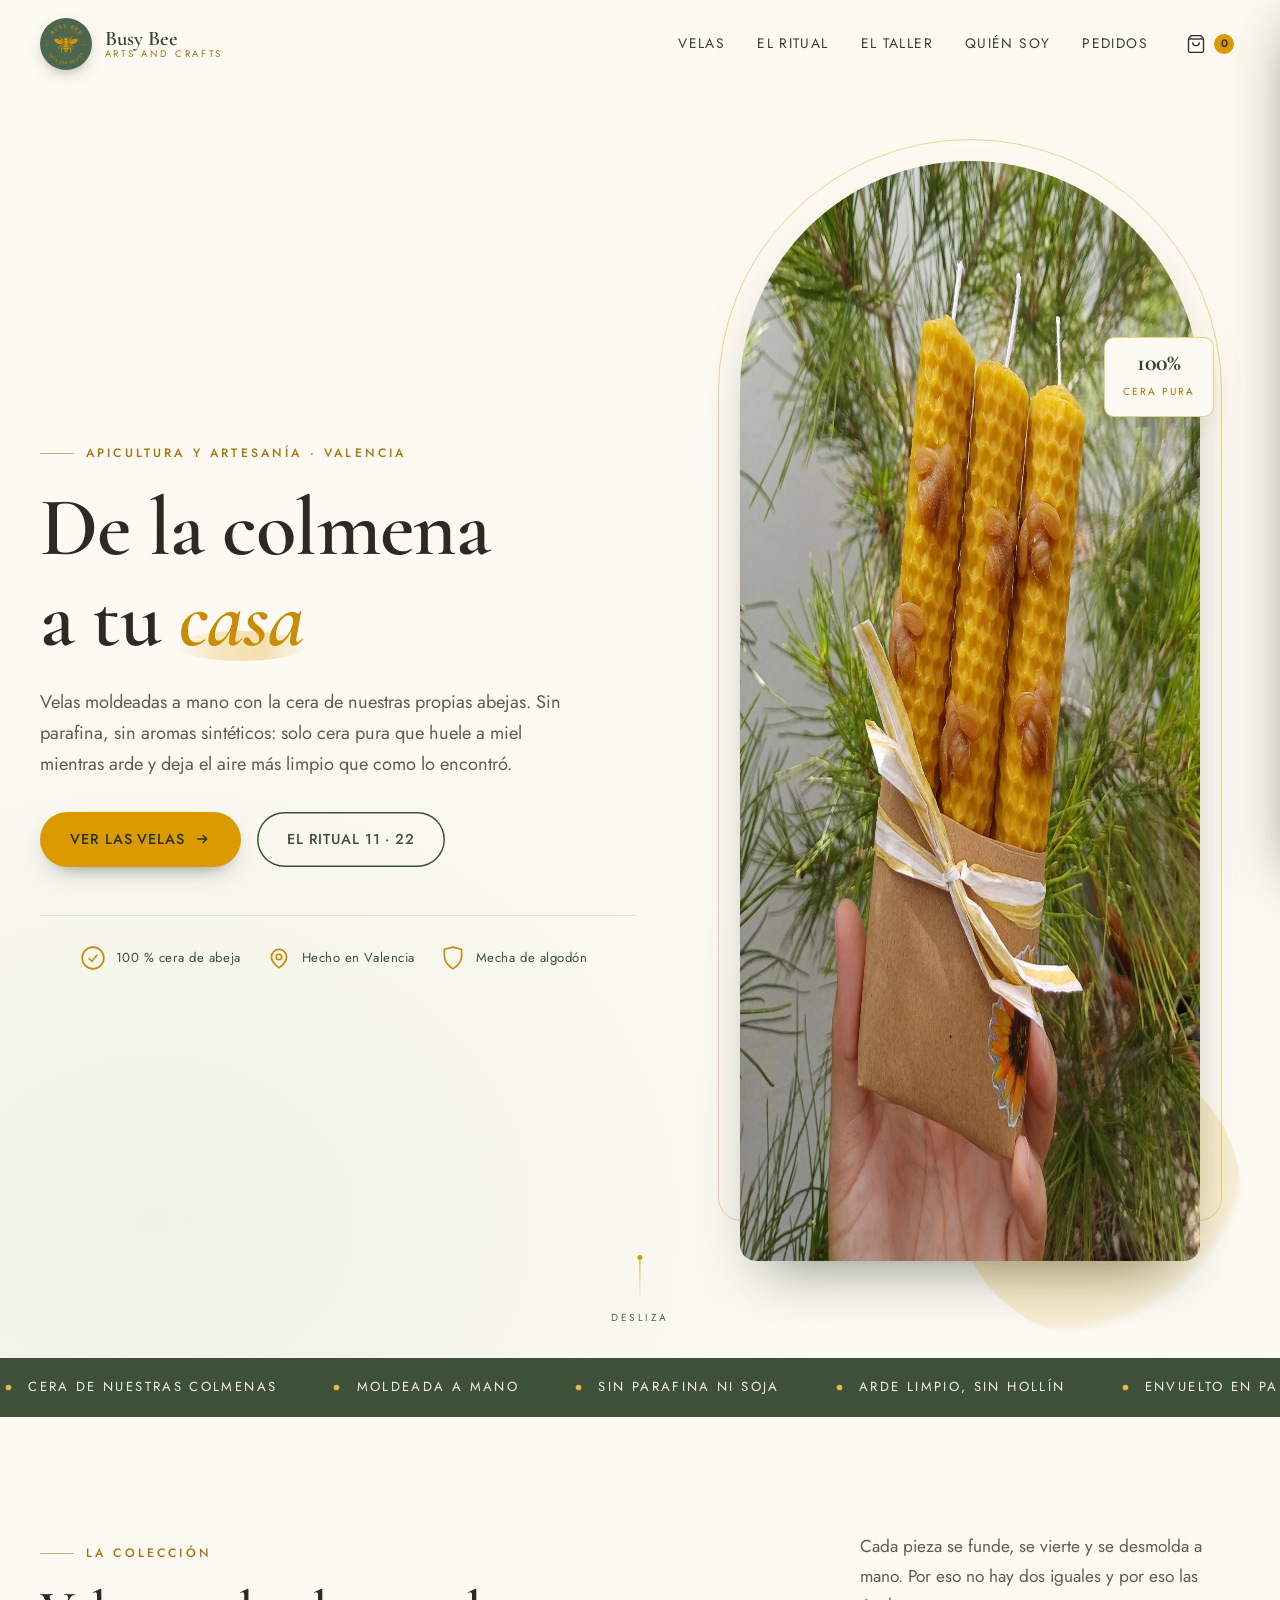
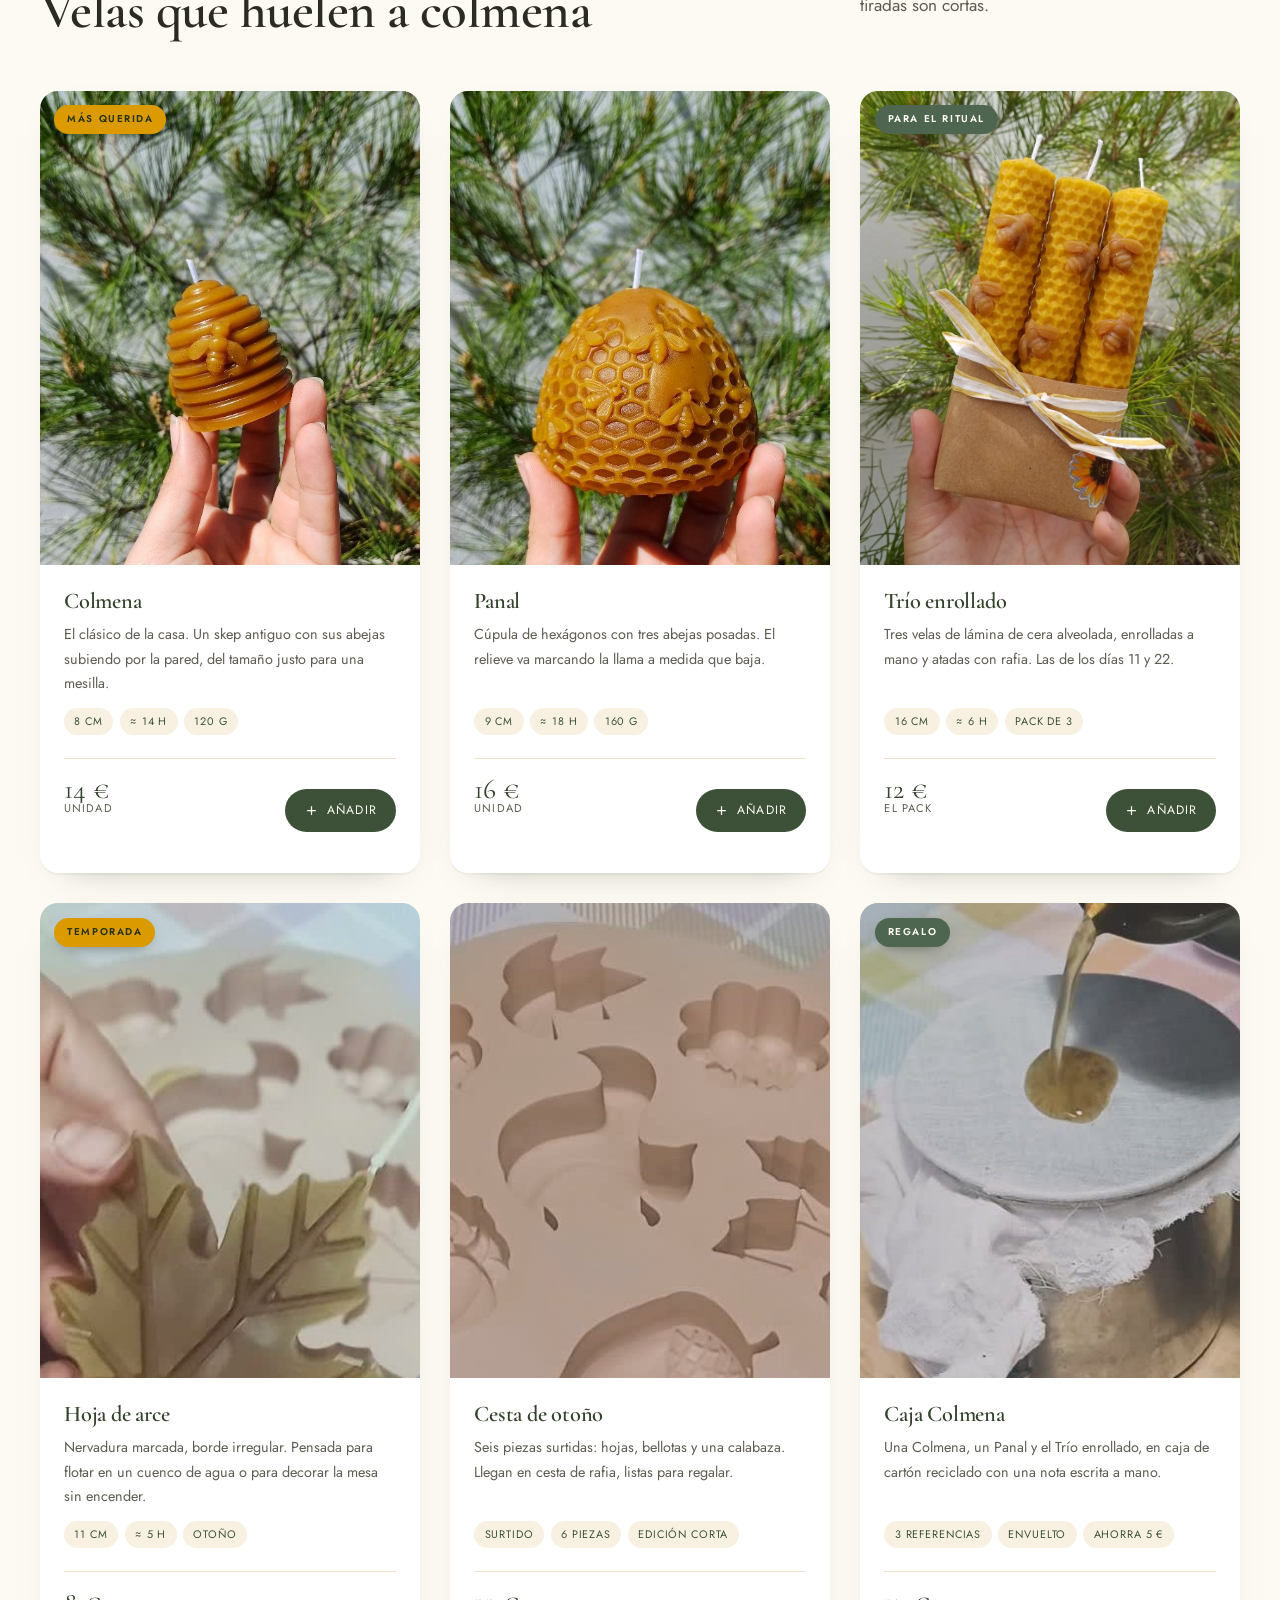
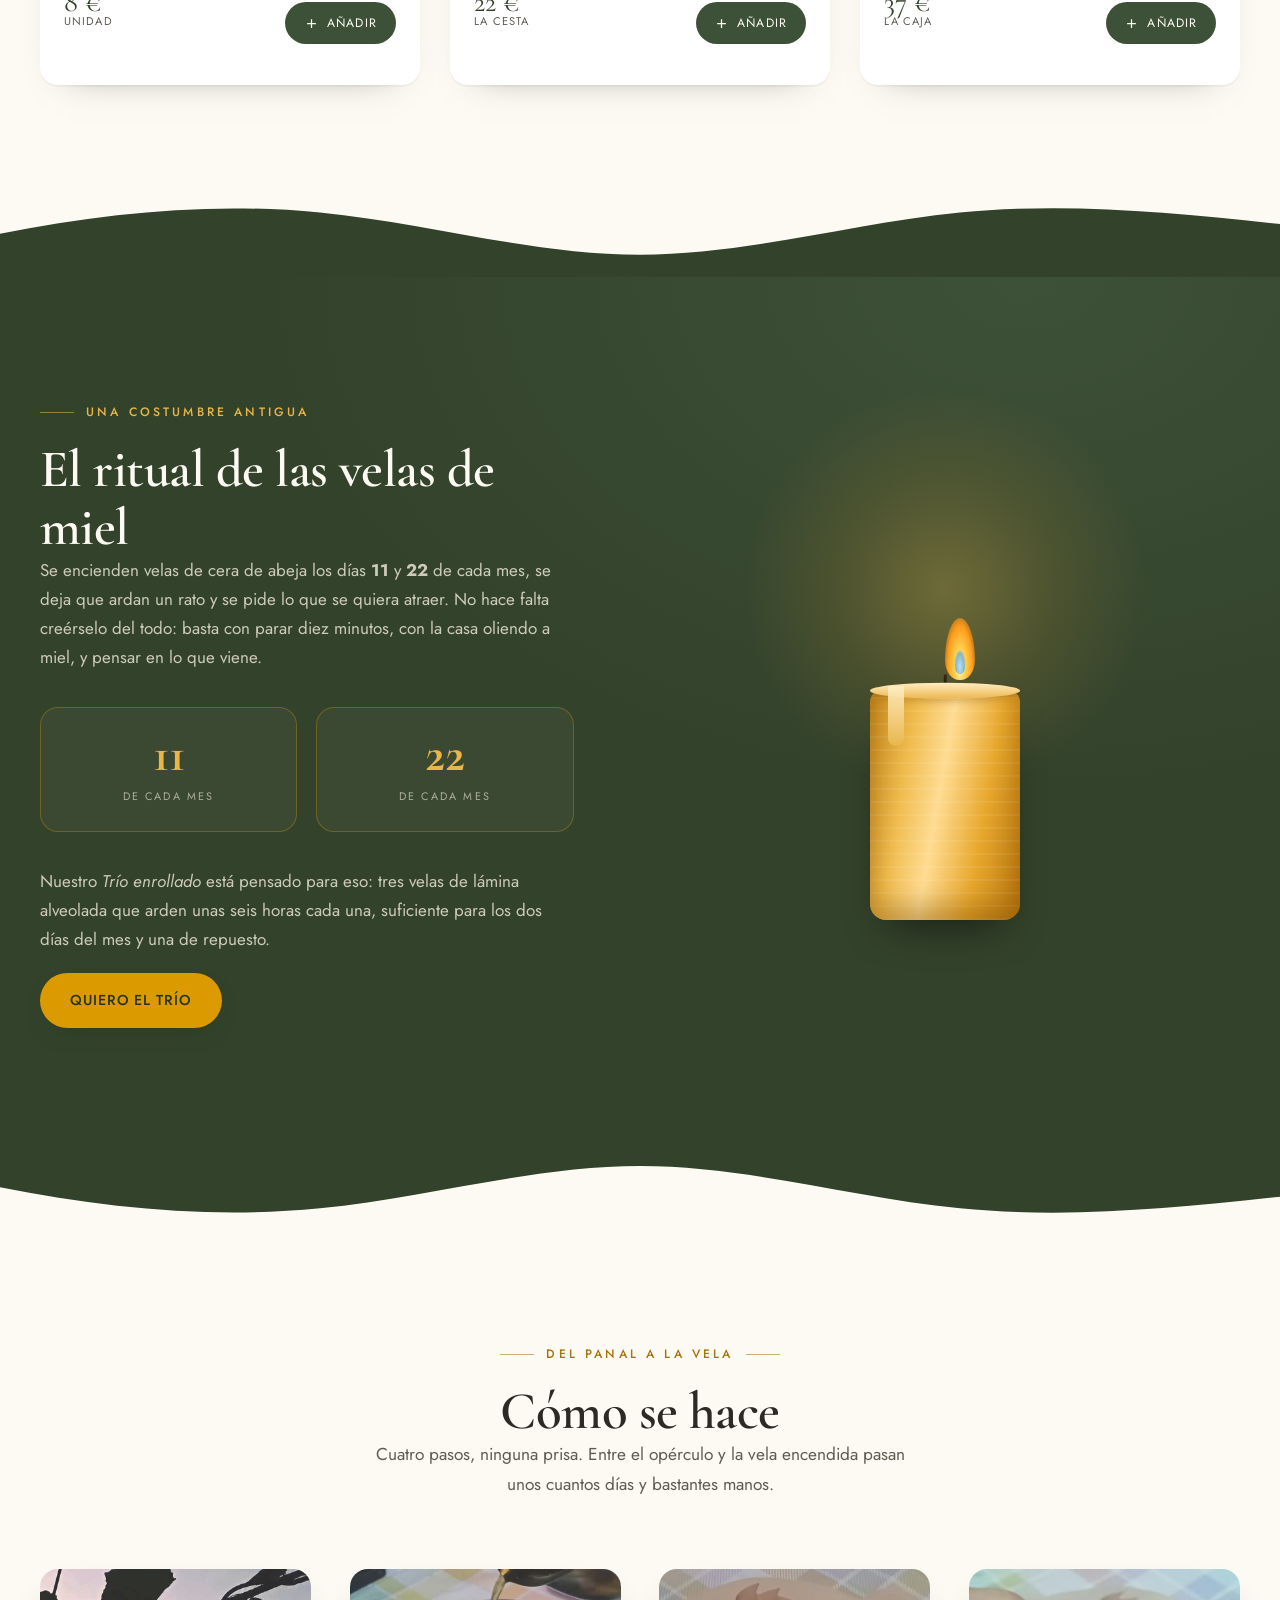
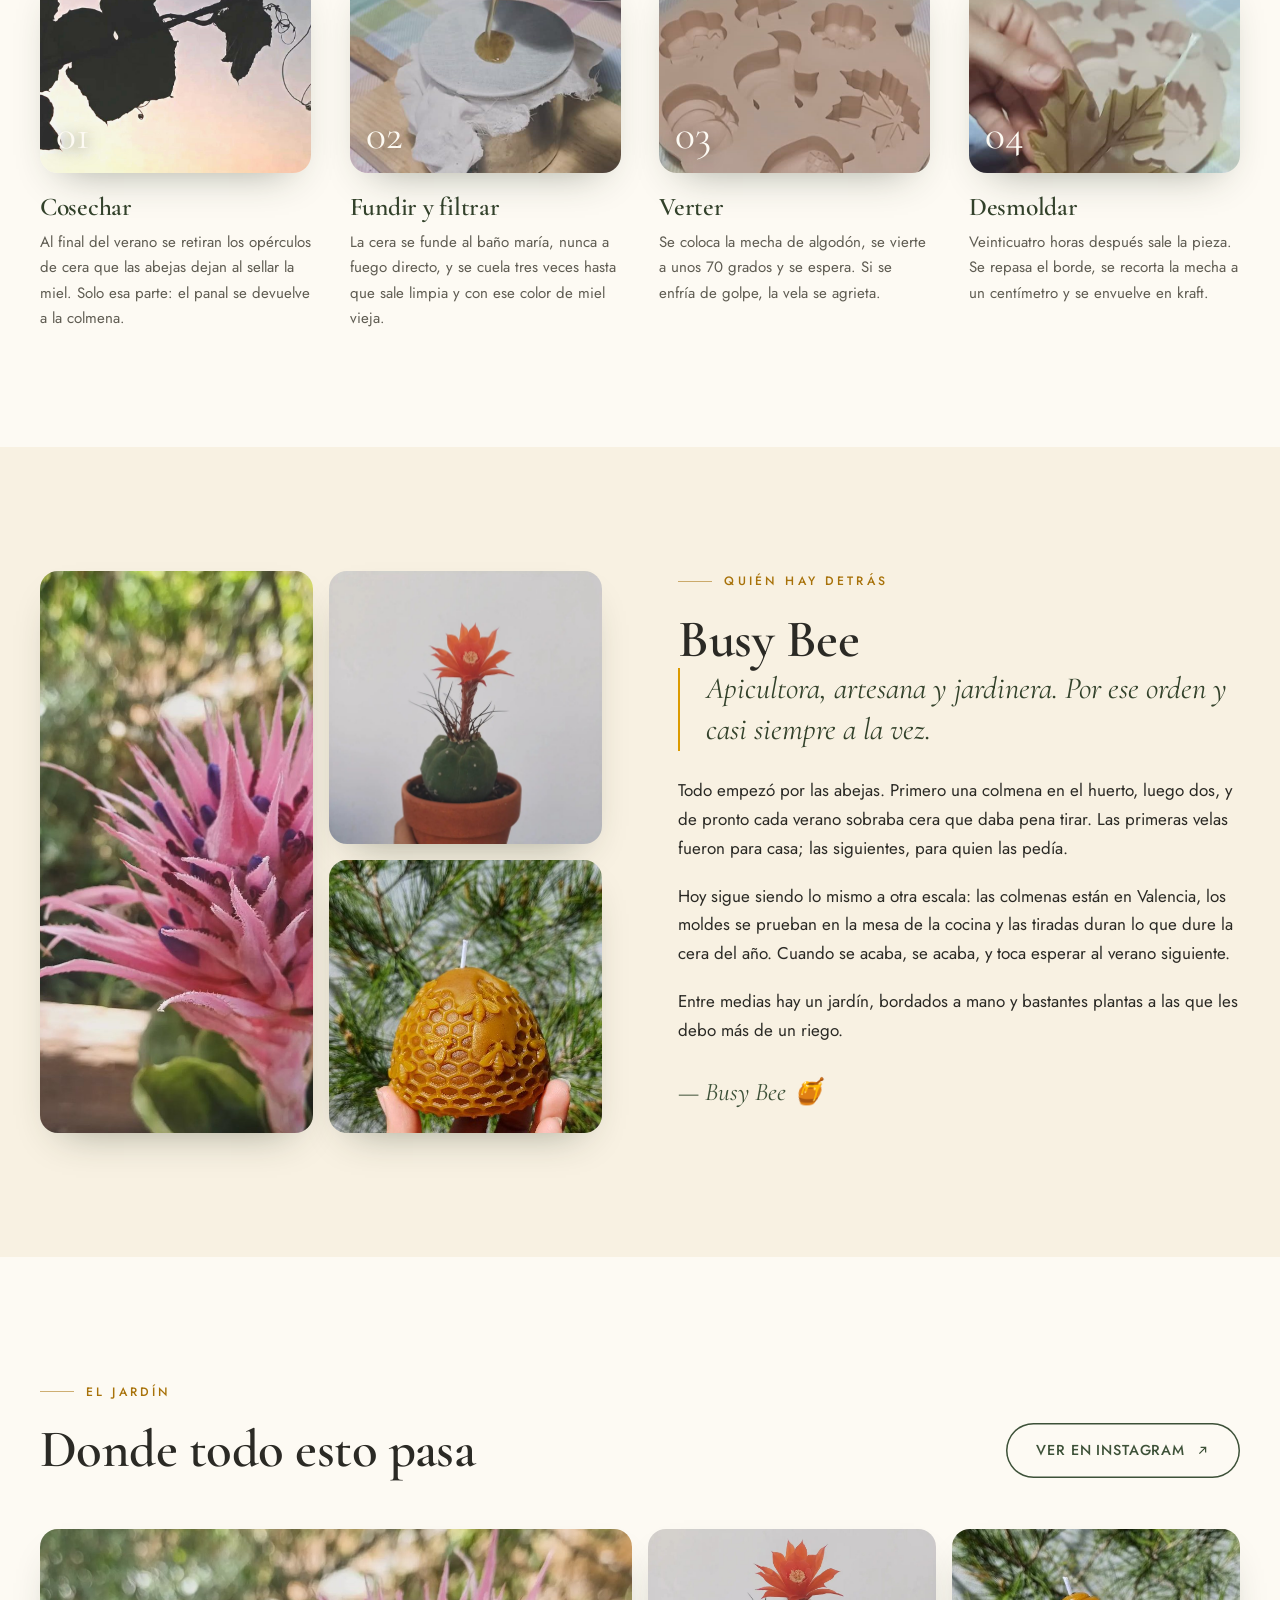
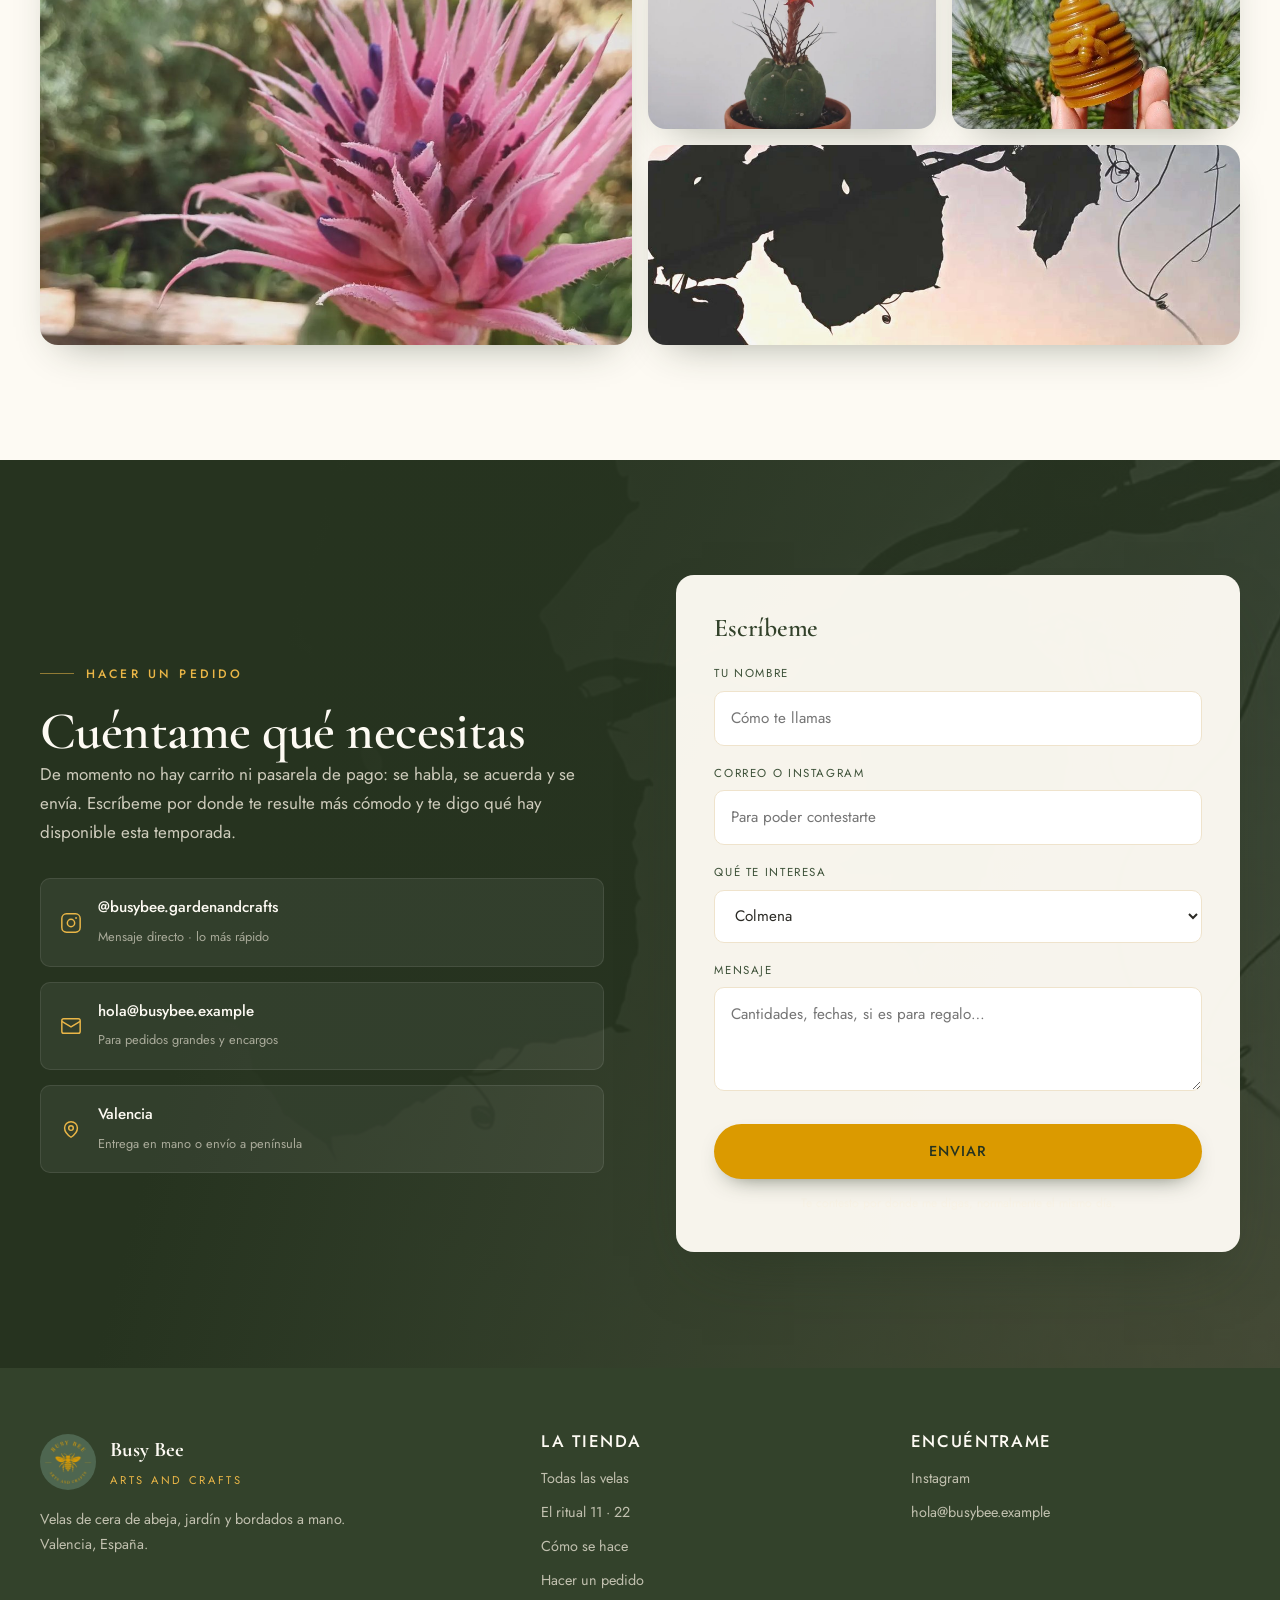
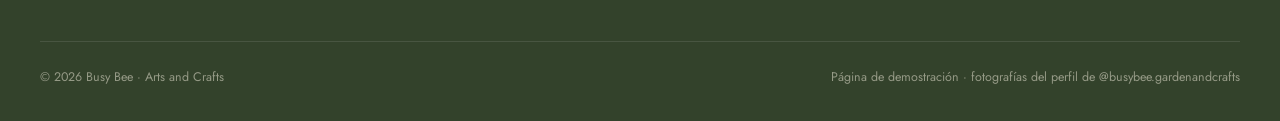
==== public/index.html @ 8b338d4b "Cesta real y aviso de pedidos por Telegram La cesta deja de ser decorativa: vive en localStorage, so" ====
<!DOCTYPE html>
<html lang="es">
<head>
<meta charset="utf-8">
<meta name="viewport" content="width=device-width,initial-scale=1">
<title>Busy Bee · Velas artesanales de cera de abeja | Valencia</title>
<meta name="description" content="Velas de cera de abeja hechas a mano en Valencia. Colmenas, panales y velas de miel para el ritual de los días 11 y 22. Cera de nuestras propias colmenas, sin parafina.">
<meta name="theme-color" content="#3d5138">

<meta property="og:type" content="website">
<meta property="og:title" content="Busy Bee · Velas artesanales de cera de abeja">
<meta property="og:description" content="De la colmena a tu casa. Velas de cera de abeja hechas a mano en Valencia.">
<meta property="og:image" content="assets/img/velas-laminadas.jpg">
<meta property="og:locale" content="es_ES">

<link rel="icon" href="assets/img/logo.jpg">
<link rel="apple-touch-icon" href="assets/img/logo.jpg">

<link rel="preconnect" href="https://fonts.googleapis.com">
<link rel="preconnect" href="https://fonts.gstatic.com" crossorigin>
<link href="https://fonts.googleapis.com/css2?family=Cormorant+Garamond:ital,wght@0,400;0,600;1,400;1,600&family=Jost:wght@300;400;500;600&display=swap" rel="stylesheet">
<link rel="stylesheet" href="assets/css/style.css">
</head>
<body>

<!-- ══════════════════════════════ CABECERA ══════════════════════════════ -->
<header class="cabecera" id="cabecera">
  <div class="contenedor cabecera__fila">
    <a href="#" class="marca" aria-label="Busy Bee, inicio">
      <img class="marca__logo" src="assets/img/logo.jpg" alt="" width="52" height="52">
      <span class="marca__texto">
        <span class="marca__nombre">Busy Bee</span>
        <span class="marca__lema">Arts and Crafts</span>
      </span>
    </a>

    <nav class="nav" id="nav">
      <a href="#velas">Velas</a>
      <a href="#ritual">El ritual</a>
      <a href="#taller">El taller</a>
      <a href="#historia">Quién soy</a>
      <a href="#pedido">Pedidos</a>
      <button type="button" class="carrito" id="abrir-cesta" aria-label="Abrir la cesta">
        <svg viewBox="0 0 24 24" fill="none" stroke="currentColor" stroke-width="1.6" width="20" height="20" aria-hidden="true">
          <path d="M6 2 3 6v14a2 2 0 0 0 2 2h14a2 2 0 0 0 2-2V6l-3-4Z"/><path d="M3 6h18"/><path d="M16 10a4 4 0 0 1-8 0"/>
        </svg>
        <span class="carrito__num" id="carrito-num">0</span>
      </button>
    </nav>

    <button class="menu-btn" id="menu-btn" aria-label="Abrir menú" aria-expanded="false" aria-controls="nav"><span></span></button>
  </div>
</header>

<main>

<!-- ══════════════════════════════ PORTADA ══════════════════════════════ -->
<section class="portada">

  <!-- trama de panal de fondo -->
  <svg class="panal-fondo" aria-hidden="true">
    <defs>
      <pattern id="panal" width="56" height="97" patternUnits="userSpaceOnUse" patternTransform="scale(1.15)">
        <path d="M28 0 L56 16 L56 48 L28 64 L0 48 L0 16 Z" fill="none" stroke="#4e6650" stroke-width="1" opacity=".5"/>
        <path d="M0 48 L0 80 M56 48 L56 80" fill="none" stroke="#4e6650" stroke-width="1" opacity=".5"/>
        <path d="M28 64 L28 97" fill="none" stroke="#4e6650" stroke-width="1" opacity=".5"/>
      </pattern>
    </defs>
    <rect width="100%" height="100%" fill="url(#panal)"/>
  </svg>

  <!-- motas de polen (se rellenan por JS) -->
  <div class="polen" id="polen" aria-hidden="true"></div>

  <!-- abejas volando -->
  <div class="enjambre" aria-hidden="true">
    <div class="abeja abeja--1"></div>
    <div class="abeja abeja--2"></div>
    <div class="abeja abeja--3"></div>
  </div>

  <div class="contenedor portada__rejilla">
    <div class="portada__contenido">
      <p class="antetitulo">Apicultura y artesanía · Valencia</p>
      <h1 class="portada__titulo">De la colmena<br>a tu <em>casa</em></h1>
      <p class="portada__texto">
        Velas moldeadas a mano con la cera de nuestras propias abejas. Sin parafina,
        sin aromas sintéticos: solo cera pura que huele a miel mientras arde y
        deja el aire más limpio que como lo encontró.
      </p>

      <div class="portada__acciones">
        <a href="#velas" class="btn btn--miel">
          Ver las velas
          <svg viewBox="0 0 24 24" fill="none" stroke="currentColor" stroke-width="2" width="16" height="16" aria-hidden="true"><path d="M5 12h14M13 6l6 6-6 6"/></svg>
        </a>
        <a href="#ritual" class="btn btn--linea">El ritual 11 · 22</a>
      </div>

      <ul class="portada__sellos">
        <li class="sello">
          <svg viewBox="0 0 24 24" fill="none" stroke="currentColor" stroke-width="1.5" aria-hidden="true"><path d="M12 2a10 10 0 1 0 10 10A10 10 0 0 0 12 2Z"/><path d="m8 12 3 3 5-6"/></svg>
          100&nbsp;% cera de abeja
        </li>
        <li class="sello">
          <svg viewBox="0 0 24 24" fill="none" stroke="currentColor" stroke-width="1.5" aria-hidden="true"><path d="M12 21s-7-4.5-7-10a7 7 0 0 1 14 0c0 5.5-7 10-7 10Z"/><circle cx="12" cy="11" r="2.5"/></svg>
          Hecho en Valencia
        </li>
        <li class="sello">
          <svg viewBox="0 0 24 24" fill="none" stroke="currentColor" stroke-width="1.5" aria-hidden="true"><path d="M12 22c5-3 8-7 8-12V4l-8-2-8 2v6c0 5 3 9 8 12Z"/></svg>
          Mecha de algodón
        </li>
      </ul>
    </div>

    <figure class="portada__foto">
      <img src="assets/img/velas-laminadas.jpg"
           alt="Tres velas de cera de abeja laminada, decoradas con abejitas y atadas con un lazo de rafia"
           width="1100" height="1100" fetchpriority="high">
      <figcaption class="etiqueta">
        <strong>100%</strong>
        <span>cera pura</span>
      </figcaption>
    </figure>
  </div>

  <a href="#velas" class="bajar">
    <i></i>
    Desliza
  </a>
</section>

<!-- ══════════════════════════════ CINTA ══════════════════════════════ -->
<div class="cinta" aria-hidden="true">
  <div class="cinta__pista" id="cinta-pista">
    <div class="cinta__grupo">
      <span class="cinta__item"><svg viewBox="0 0 24 24" fill="currentColor"><circle cx="12" cy="12" r="4"/></svg> Cera de nuestras colmenas</span>
      <span class="cinta__item"><svg viewBox="0 0 24 24" fill="currentColor"><circle cx="12" cy="12" r="4"/></svg> Moldeada a mano</span>
      <span class="cinta__item"><svg viewBox="0 0 24 24" fill="currentColor"><circle cx="12" cy="12" r="4"/></svg> Sin parafina ni soja</span>
      <span class="cinta__item"><svg viewBox="0 0 24 24" fill="currentColor"><circle cx="12" cy="12" r="4"/></svg> Arde limpio, sin hollín</span>
      <span class="cinta__item"><svg viewBox="0 0 24 24" fill="currentColor"><circle cx="12" cy="12" r="4"/></svg> Envuelto en papel kraft</span>
      <span class="cinta__item"><svg viewBox="0 0 24 24" fill="currentColor"><circle cx="12" cy="12" r="4"/></svg> Pequeños lotes de temporada</span>
    </div>
  </div>
</div>

<!-- ══════════════════════════════ CATÁLOGO ══════════════════════════════ -->
<section class="seccion" id="velas">
  <div class="contenedor">

    <div class="cabecera-seccion revelar">
      <div>
        <p class="antetitulo">La colección</p>
        <h2>Velas que huelen a colmena</h2>
      </div>
      <p class="entradilla" style="max-width:38ch">
        Cada pieza se funde, se vierte y se desmolda a mano. Por eso no hay dos iguales
        y por eso las tiradas son cortas.
      </p>
    </div>

    <div class="rejilla-productos" id="catalogo">

      <article class="producto revelar" data-retardo="1">
        <div class="producto__foto">
          <span class="producto__insignia">Más querida</span>
          <img src="assets/img/vela-colmena.jpg" alt="Vela con forma de colmena tradicional en cera de abeja dorada, sostenida en una mano" loading="lazy" width="540" height="675">
        </div>
        <div class="producto__cuerpo">
          <h3 class="producto__nombre">Colmena</h3>
          <p class="producto__detalle">El clásico de la casa. Un skep antiguo con sus abejas subiendo por la pared, del tamaño justo para una mesilla.</p>
          <div class="producto__ficha"><span>8 cm</span><span>≈ 14 h</span><span>120 g</span></div>
          <div class="producto__pie">
            <p class="producto__precio">14&nbsp;€<small>unidad</small></p>
            <button class="btn-anadir" data-id="colmena" data-foto="assets/img/vela-colmena.jpg" data-nombre="Colmena" data-precio="14">
              <svg viewBox="0 0 24 24" fill="none" stroke="currentColor" stroke-width="2" aria-hidden="true"><path d="M12 5v14M5 12h14"/></svg>
              Añadir
            </button>
          </div>
        </div>
      </article>

      <article class="producto revelar" data-retardo="2">
        <div class="producto__foto">
          <img src="assets/img/vela-panal.jpg" alt="Vela en forma de cúpula con relieve de panal hexagonal y abejas, en cera dorada" loading="lazy" width="540" height="675">
        </div>
        <div class="producto__cuerpo">
          <h3 class="producto__nombre">Panal</h3>
          <p class="producto__detalle">Cúpula de hexágonos con tres abejas posadas. El relieve va marcando la llama a medida que baja.</p>
          <div class="producto__ficha"><span>9 cm</span><span>≈ 18 h</span><span>160 g</span></div>
          <div class="producto__pie">
            <p class="producto__precio">16&nbsp;€<small>unidad</small></p>
            <button class="btn-anadir" data-id="panal" data-foto="assets/img/vela-panal.jpg" data-nombre="Panal" data-precio="16">
              <svg viewBox="0 0 24 24" fill="none" stroke="currentColor" stroke-width="2" aria-hidden="true"><path d="M12 5v14M5 12h14"/></svg>
              Añadir
            </button>
          </div>
        </div>
      </article>

      <article class="producto revelar" data-retardo="3">
        <div class="producto__foto">
          <span class="producto__insignia producto__insignia--verde">Para el ritual</span>
          <img src="assets/img/velas-laminadas.jpg" alt="Trío de velas de lámina de cera de abeja enrollada, con abejitas y lazo de rafia" loading="lazy" width="1100" height="1100">
        </div>
        <div class="producto__cuerpo">
          <h3 class="producto__nombre">Trío enrollado</h3>
          <p class="producto__detalle">Tres velas de lámina de cera alveolada, enrolladas a mano y atadas con rafia. Las de los días 11 y 22.</p>
          <div class="producto__ficha"><span>16 cm</span><span>≈ 6 h</span><span>Pack de 3</span></div>
          <div class="producto__pie">
            <p class="producto__precio">12&nbsp;€<small>el pack</small></p>
            <button class="btn-anadir" data-id="trio" data-foto="assets/img/velas-laminadas.jpg" data-nombre="Trío enrollado" data-precio="12">
              <svg viewBox="0 0 24 24" fill="none" stroke="currentColor" stroke-width="2" aria-hidden="true"><path d="M12 5v14M5 12h14"/></svg>
              Añadir
            </button>
          </div>
        </div>
      </article>

      <article class="producto revelar" data-retardo="1">
        <div class="producto__foto">
          <span class="producto__insignia">Temporada</span>
          <img src="assets/img/molde-hoja.jpg" alt="Vela con forma de hoja de arce saliendo de su molde de silicona" loading="lazy" width="640" height="480">
        </div>
        <div class="producto__cuerpo">
          <h3 class="producto__nombre">Hoja de arce</h3>
          <p class="producto__detalle">Nervadura marcada, borde irregular. Pensada para flotar en un cuenco de agua o para decorar la mesa sin encender.</p>
          <div class="producto__ficha"><span>11 cm</span><span>≈ 5 h</span><span>Otoño</span></div>
          <div class="producto__pie">
            <p class="producto__precio">8&nbsp;€<small>unidad</small></p>
            <button class="btn-anadir" data-id="hoja" data-foto="assets/img/molde-hoja.jpg" data-nombre="Hoja de arce" data-precio="8">
              <svg viewBox="0 0 24 24" fill="none" stroke="currentColor" stroke-width="2" aria-hidden="true"><path d="M12 5v14M5 12h14"/></svg>
              Añadir
            </button>
          </div>
        </div>
      </article>

      <article class="producto revelar" data-retardo="2">
        <div class="producto__foto">
          <img src="assets/img/moldes-otono.jpg" alt="Bandeja de moldes de silicona con formas de hojas, bellotas y calabazas" loading="lazy" width="640" height="480">
        </div>
        <div class="producto__cuerpo">
          <h3 class="producto__nombre">Cesta de otoño</h3>
          <p class="producto__detalle">Seis piezas surtidas: hojas, bellotas y una calabaza. Llegan en cesta de rafia, listas para regalar.</p>
          <div class="producto__ficha"><span>Surtido</span><span>6 piezas</span><span>Edición corta</span></div>
          <div class="producto__pie">
            <p class="producto__precio">22&nbsp;€<small>la cesta</small></p>
            <button class="btn-anadir" data-id="cesta" data-foto="assets/img/moldes-otono.jpg" data-nombre="Cesta de otoño" data-precio="22">
              <svg viewBox="0 0 24 24" fill="none" stroke="currentColor" stroke-width="2" aria-hidden="true"><path d="M12 5v14M5 12h14"/></svg>
              Añadir
            </button>
          </div>
        </div>
      </article>

      <article class="producto revelar" data-retardo="3">
        <div class="producto__foto">
          <span class="producto__insignia producto__insignia--verde">Regalo</span>
          <img src="assets/img/fundir-cera.jpg" alt="Cera de abeja fundida vertiéndose sobre un molde de piedra" loading="lazy" width="640" height="480">
        </div>
        <div class="producto__cuerpo">
          <h3 class="producto__nombre">Caja Colmena</h3>
          <p class="producto__detalle">Una Colmena, un Panal y el Trío enrollado, en caja de cartón reciclado con una nota escrita a mano.</p>
          <div class="producto__ficha"><span>3 referencias</span><span>Envuelto</span><span>Ahorra 5 €</span></div>
          <div class="producto__pie">
            <p class="producto__precio">37&nbsp;€<small>la caja</small></p>
            <button class="btn-anadir" data-id="caja" data-foto="assets/img/fundir-cera.jpg" data-nombre="Caja Colmena" data-precio="37">
              <svg viewBox="0 0 24 24" fill="none" stroke="currentColor" stroke-width="2" aria-hidden="true"><path d="M12 5v14M5 12h14"/></svg>
              Añadir
            </button>
          </div>
        </div>
      </article>

    </div>
  </div>
</section>

<!-- onda de separación hacia la sección verde -->
<div class="onda" aria-hidden="true">
  <svg viewBox="0 0 1440 80" preserveAspectRatio="none"><path fill="#33422b" d="M0 80V34c120-22 240-33 360-22s240 44 360 44 240-33 360-44 240 0 360 12v56Z"/></svg>
</div>

<!-- ══════════════════════════════ RITUAL ══════════════════════════════ -->
<section class="seccion ritual" id="ritual">
  <div class="contenedor ritual__rejilla">
    <div class="revelar">
      <p class="antetitulo">Una costumbre antigua</p>
      <h2>El ritual de las velas de miel</h2>
      <p>
        Se encienden velas de cera de abeja los días <strong>11</strong> y <strong>22</strong>
        de cada mes, se deja que ardan un rato y se pide lo que se quiera atraer.
        No hace falta creérselo del todo: basta con parar diez minutos,
        con la casa oliendo a miel, y pensar en lo que viene.
      </p>

      <div class="ritual__fechas">
        <div class="fecha"><strong>11</strong><span>de cada mes</span></div>
        <div class="fecha"><strong>22</strong><span>de cada mes</span></div>
      </div>

      <p>
        Nuestro <em>Trío enrollado</em> está pensado para eso: tres velas de lámina alveolada
        que arden unas seis horas cada una, suficiente para los dos días del mes y una de repuesto.
      </p>
      <a href="#velas" class="btn btn--miel">Quiero el trío</a>
    </div>

    <div class="escena-vela revelar" data-retardo="2" aria-hidden="true">
      <div class="halo"></div>
      <div class="vela">
        <div class="vela__llama"></div>
        <div class="vela__mecha"></div>
        <div class="vela__cuerpo"></div>
      </div>
    </div>
  </div>
</section>

<div class="onda" aria-hidden="true">
  <svg viewBox="0 0 1440 80" preserveAspectRatio="none"><path fill="#33422b" d="M0 0v46c120 22 240 33 360 22s240-44 360-44 240 33 360 44 240 0 360-12V0Z"/></svg>
</div>

<!-- ══════════════════════════════ TALLER ══════════════════════════════ -->
<section class="seccion" id="taller">
  <div class="contenedor">
    <div class="cabecera-seccion cabecera-seccion--centro revelar">
      <div>
        <p class="antetitulo">Del panal a la vela</p>
        <h2>Cómo se hace</h2>
        <p class="entradilla" style="margin-inline:auto">
          Cuatro pasos, ninguna prisa. Entre el opérculo y la vela encendida pasan
          unos cuantos días y bastantes manos.
        </p>
      </div>
    </div>

    <div class="pasos">
      <article class="paso revelar" data-retardo="1">
        <div class="paso__foto">
          <img src="assets/img/atardecer.jpg" alt="Atardecer sobre el huerto donde están las colmenas" loading="lazy" width="1100" height="618">
        </div>
        <h3>Cosechar</h3>
        <p>Al final del verano se retiran los opérculos de cera que las abejas dejan al sellar la miel. Solo esa parte: el panal se devuelve a la colmena.</p>
      </article>

      <article class="paso revelar" data-retardo="2">
        <div class="paso__foto">
          <img src="assets/img/fundir-cera.jpg" alt="Cera de abeja fundida cayendo en hilo sobre un molde" loading="lazy" width="640" height="480">
        </div>
        <h3>Fundir y filtrar</h3>
        <p>La cera se funde al baño maría, nunca a fuego directo, y se cuela tres veces hasta que sale limpia y con ese color de miel vieja.</p>
      </article>

      <article class="paso revelar" data-retardo="3">
        <div class="paso__foto">
          <img src="assets/img/moldes-otono.jpg" alt="Moldes de silicona con formas de hojas y bellotas esperando la cera" loading="lazy" width="640" height="480">
        </div>
        <h3>Verter</h3>
        <p>Se coloca la mecha de algodón, se vierte a unos 70 grados y se espera. Si se enfría de golpe, la vela se agrieta.</p>
      </article>

      <article class="paso revelar" data-retardo="4">
        <div class="paso__foto">
          <img src="assets/img/molde-hoja.jpg" alt="Vela de hoja recién desmoldada sostenida entre los dedos" loading="lazy" width="640" height="480">
        </div>
        <h3>Desmoldar</h3>
        <p>Veinticuatro horas después sale la pieza. Se repasa el borde, se recorta la mecha a un centímetro y se envuelve en kraft.</p>
      </article>
    </div>
  </div>
</section>

<!-- ══════════════════════════════ HISTORIA ══════════════════════════════ -->
<section class="seccion sobre" id="historia">
  <div class="contenedor sobre__rejilla">
    <div class="sobre__fotos revelar">
      <img src="assets/img/jardin-flor.jpg" alt="Flor rosa de bromelia en el jardín" loading="lazy" width="1100" height="1100">
      <img src="assets/img/jardin-cactus.jpg" alt="Cactus con una flor naranja abierta, en maceta de barro" loading="lazy" width="1100" height="1100">
      <img src="assets/img/vela-panal.jpg" alt="Vela de panal sostenida frente a un pino" loading="lazy" width="540" height="675">
    </div>

    <div class="revelar" data-retardo="2">
      <p class="antetitulo">Quién hay detrás</p>
      <h2>Busy Bee</h2>
      <blockquote class="cita">Apicultora, artesana y jardinera. Por ese orden y casi siempre a la vez.</blockquote>
      <p>
        Todo empezó por las abejas. Primero una colmena en el huerto, luego dos, y de pronto
        cada verano sobraba cera que daba pena tirar. Las primeras velas fueron para casa;
        las siguientes, para quien las pedía.
      </p>
      <p>
        Hoy sigue siendo lo mismo a otra escala: las colmenas están en Valencia, los moldes
        se prueban en la mesa de la cocina y las tiradas duran lo que dure la cera del año.
        Cuando se acaba, se acaba, y toca esperar al verano siguiente.
      </p>
      <p>
        Entre medias hay un jardín, bordados a mano y bastantes plantas a las que
        les debo más de un riego.
      </p>
      <p class="firma">— Busy Bee 🍯</p>
    </div>
  </div>
</section>

<!-- ══════════════════════════════ JARDÍN ══════════════════════════════ -->
<section class="seccion" id="jardin">
  <div class="contenedor">
    <div class="cabecera-seccion revelar">
      <div>
        <p class="antetitulo">El jardín</p>
        <h2>Donde todo esto pasa</h2>
      </div>
      <a href="https://www.instagram.com/busybee.gardenandcrafts/" target="_blank" rel="noopener noreferrer" class="btn btn--linea">
        Ver en Instagram
        <svg viewBox="0 0 24 24" fill="none" stroke="currentColor" stroke-width="2" width="15" height="15" aria-hidden="true"><path d="M7 17 17 7M9 7h8v8"/></svg>
      </a>
    </div>

    <div class="mosaico revelar" data-retardo="1">
      <figure class="ancho-2 alto-2">
        <img src="assets/img/jardin-flor.jpg" alt="Bromelia rosa abierta entre hojas verdes" loading="lazy" width="1100" height="1100">
        <figcaption>Bromelia en flor</figcaption>
      </figure>
      <figure>
        <img src="assets/img/jardin-cactus.jpg" alt="Cactus con flor naranja" loading="lazy" width="1100" height="1100">
        <figcaption>Primera flor del cactus</figcaption>
      </figure>
      <figure>
        <img src="assets/img/vela-colmena.jpg" alt="Vela colmena frente a las ramas de un pino" loading="lazy" width="540" height="675">
        <figcaption>Colmena entre pinos</figcaption>
      </figure>
      <figure class="ancho-2">
        <img src="assets/img/atardecer.jpg" alt="Atardecer sobre el huerto con la parra en primer plano" loading="lazy" width="1100" height="618">
        <figcaption>Las seis de la tarde en septiembre</figcaption>
      </figure>
    </div>
  </div>
</section>

<!-- ══════════════════════════════ PEDIDO ══════════════════════════════ -->
<section class="seccion pedido" id="pedido">
  <img class="pedido__fondo" src="assets/img/atardecer.jpg" alt="" aria-hidden="true" loading="lazy">
  <div class="pedido__velo" aria-hidden="true"></div>

  <div class="contenedor pedido__rejilla">
    <div class="revelar">
      <p class="antetitulo">Hacer un pedido</p>
      <h2>Cuéntame qué necesitas</h2>
      <p>
        De momento no hay carrito ni pasarela de pago: se habla, se acuerda y se envía.
        Escríbeme por donde te resulte más cómodo y te digo qué hay disponible esta temporada.
      </p>

      <div class="canales">
        <a class="canal" href="https://www.instagram.com/busybee.gardenandcrafts/" target="_blank" rel="noopener noreferrer">
          <svg viewBox="0 0 24 24" fill="none" stroke="currentColor" stroke-width="1.6" aria-hidden="true"><rect x="2" y="2" width="20" height="20" rx="5"/><circle cx="12" cy="12" r="4"/><circle cx="17.5" cy="6.5" r="1" fill="currentColor" stroke="none"/></svg>
          <span><b>@busybee.gardenandcrafts</b><small>Mensaje directo · lo más rápido</small></span>
        </a>
        <a class="canal" href="mailto:hola@busybee.example">
          <svg viewBox="0 0 24 24" fill="none" stroke="currentColor" stroke-width="1.6" aria-hidden="true"><rect x="2" y="4" width="20" height="16" rx="2"/><path d="m2 7 10 6 10-6"/></svg>
          <span><b>hola@busybee.example</b><small>Para pedidos grandes y encargos</small></span>
        </a>
        <div class="canal">
          <svg viewBox="0 0 24 24" fill="none" stroke="currentColor" stroke-width="1.6" aria-hidden="true"><path d="M12 21s-7-4.5-7-10a7 7 0 0 1 14 0c0 5.5-7 10-7 10Z"/><circle cx="12" cy="11" r="2.5"/></svg>
          <span><b>Valencia</b><small>Entrega en mano o envío a península</small></span>
        </div>
      </div>
    </div>

    <form class="formulario revelar" data-retardo="2" id="formulario" novalidate>
      <h3>Escríbeme</h3>

      <div class="campo">
        <label for="nombre">Tu nombre</label>
        <input type="text" id="nombre" name="nombre" required autocomplete="name" placeholder="Cómo te llamas">
      </div>

      <div class="campo">
        <label for="email">Correo o Instagram</label>
        <input type="text" id="email" name="email" required autocomplete="email" placeholder="Para poder contestarte">
      </div>

      <div class="campo">
        <label for="interes">Qué te interesa</label>
        <select id="interes" name="interes">
          <option>Colmena</option>
          <option>Panal</option>
          <option>Trío enrollado</option>
          <option>Hoja de arce</option>
          <option>Cesta de otoño</option>
          <option>Caja Colmena</option>
          <option>Un encargo a medida</option>
        </select>
      </div>

      <div class="campo">
        <label for="mensaje">Mensaje</label>
        <textarea id="mensaje" name="mensaje" placeholder="Cantidades, fechas, si es para regalo…"></textarea>
      </div>

      <button type="submit" class="btn btn--miel">Enviar</button>
      <p class="aviso">Te contesto por donde me digas, normalmente el mismo día.</p>
    </form>
  </div>
</section>

</main>

<!-- ══════════════════════════════ PIE ══════════════════════════════ -->
<footer class="pie">
  <div class="contenedor">
    <div class="pie__rejilla">
      <div>
        <div class="pie__marca">
          <img src="assets/img/logo.jpg" alt="" width="56" height="56">
          <div>
            <strong style="color:var(--cera-50);font-family:var(--serif);font-size:1.3rem">Busy Bee</strong><br>
            <span style="font-size:.7rem;letter-spacing:.24em;text-transform:uppercase;color:var(--miel-400)">Arts and Crafts</span>
          </div>
        </div>
        <p>Velas de cera de abeja, jardín y bordados a mano.<br>Valencia, España.</p>
      </div>

      <div>
        <h4>La tienda</h4>
        <ul>
          <li><a href="#velas">Todas las velas</a></li>
          <li><a href="#ritual">El ritual 11 · 22</a></li>
          <li><a href="#taller">Cómo se hace</a></li>
          <li><a href="#pedido">Hacer un pedido</a></li>
        </ul>
      </div>

      <div>
        <h4>Encuéntrame</h4>
        <ul>
          <li><a href="https://www.instagram.com/busybee.gardenandcrafts/" target="_blank" rel="noopener noreferrer">Instagram</a></li>
          <li><a href="mailto:hola@busybee.example">hola@busybee.example</a></li>
        </ul>
      </div>
    </div>

    <div class="pie__base">
      <span>© <span id="anio">2026</span> Busy Bee · Arts and Crafts</span>
      <span>Página de demostración · fotografías del perfil de @busybee.gardenandcrafts</span>
    </div>
  </div>
</footer>


<!-- ══════════════════════════════ CESTA ══════════════════════════════ -->
<div class="velo" id="velo" hidden></div>

<aside class="panel" id="panel" role="dialog" aria-modal="true" aria-labelledby="panel-titulo" aria-hidden="true">

  <div class="panel__cabecera">
    <h2 class="panel__titulo" id="panel-titulo">Tu cesta</h2>
    <button type="button" class="panel__cerrar" id="cerrar-cesta" aria-label="Cerrar la cesta">
      <svg viewBox="0 0 24 24" fill="none" stroke="currentColor" stroke-width="2" aria-hidden="true"><path d="M18 6 6 18M6 6l12 12"/></svg>
    </button>
  </div>

  <!-- paso 1: los productos -->
  <div class="paso-panel activo" id="paso-cesta">
    <div class="panel__cuerpo">
      <div id="lineas"></div>
    </div>
    <div class="panel__pie" id="pie-cesta">
      <div class="resumen">
        <span>Total</span>
        <strong id="total-cesta">0 €</strong>
      </div>
      <p class="nota-envio">El envío se acuerda por mensaje según destino.</p>
      <button type="button" class="btn btn--miel" id="ir-datos">
        Continuar
        <svg viewBox="0 0 24 24" fill="none" stroke="currentColor" stroke-width="2" width="15" height="15" aria-hidden="true"><path d="M5 12h14M13 6l6 6-6 6"/></svg>
      </button>
    </div>
  </div>

  <!-- paso 2: los datos -->
  <div class="paso-panel" id="paso-datos">
    <form id="form-pedido" novalidate>
      <div class="panel__cuerpo">
        <button type="button" class="enlace-atras" id="volver-cesta">
          <svg viewBox="0 0 24 24" fill="none" stroke="currentColor" stroke-width="2" aria-hidden="true"><path d="M19 12H5M11 18l-6-6 6-6"/></svg>
          Volver a la cesta
        </button>

        <div class="error-envio" id="error-pedido" hidden></div>

        <div class="campo">
          <label for="p-nombre">Nombre y apellidos *</label>
          <input type="text" id="p-nombre" name="nombre" autocomplete="name" required maxlength="80">
        </div>

        <div class="campo">
          <label for="p-telefono">Teléfono *</label>
          <input type="tel" id="p-telefono" name="telefono" autocomplete="tel" required maxlength="25" placeholder="600 00 00 00">
        </div>

        <div class="campo">
          <label for="p-email">Correo <span style="text-transform:none;letter-spacing:0">(opcional)</span></label>
          <input type="email" id="p-email" name="email" autocomplete="email" maxlength="120">
        </div>

        <div class="campo">
          <label for="p-direccion">Dirección *</label>
          <input type="text" id="p-direccion" name="direccion" autocomplete="street-address" required maxlength="160" placeholder="Calle, número, piso">
        </div>

        <div class="dos-columnas">
          <div class="campo">
            <label for="p-cp">C. postal *</label>
            <input type="text" id="p-cp" name="cp" autocomplete="postal-code" required inputmode="numeric" maxlength="10">
          </div>
          <div class="campo">
            <label for="p-poblacion">Población *</label>
            <input type="text" id="p-poblacion" name="poblacion" autocomplete="address-level2" required maxlength="80">
          </div>
        </div>

        <div class="campo">
          <label for="p-notas">Notas <span style="text-transform:none;letter-spacing:0">(opcional)</span></label>
          <textarea id="p-notas" name="notas" maxlength="500" placeholder="Si es para regalo, fechas, lo que necesites…"></textarea>
        </div>

        <div class="trampa" aria-hidden="true">
          <label for="p-web">No rellenes esto</label>
          <input type="text" id="p-web" name="web" tabindex="-1" autocomplete="off">
        </div>
      </div>

      <div class="panel__pie">
        <div class="resumen">
          <span>Total</span>
          <strong id="total-datos">0 €</strong>
        </div>
        <button type="submit" class="btn btn--miel" id="enviar-pedido">Enviar solicitud</button>
        <p class="nota-envio" style="margin:.8rem 0 0">No se paga nada ahora. Raquel te escribe para confirmar.</p>
      </div>
    </form>
  </div>

  <!-- paso 3: confirmacion -->
  <div class="paso-panel" id="paso-hecho">
    <div class="panel__cuerpo">
      <div class="hecho">
        <div class="hecho__marca">
          <svg viewBox="0 0 24 24" fill="none" stroke="currentColor" stroke-width="2.5" aria-hidden="true"><path d="m5 13 4.5 4.5L19 8"/></svg>
        </div>
        <h3>¡Solicitud enviada!</h3>
        <p>Tu pedido ya le ha llegado a Raquel al móvil.</p>
        <div class="referencia" id="ref-pedido">BB-00000</div>
        <p>Se pondrá en contacto contigo <strong>en menos de 24&nbsp;h</strong> para confirmar disponibilidad, envío y forma de pago.</p>
        <p style="font-size:.84rem;margin-top:1.4rem">Guarda esa referencia por si quieres preguntar por el pedido.</p>
      </div>
    </div>
    <div class="panel__pie">
      <button type="button" class="btn btn--linea" id="cerrar-hecho">Seguir mirando</button>
    </div>
  </div>

</aside>

<!-- aviso flotante -->
<div class="brindis" id="brindis" role="status" aria-live="polite">
  <svg viewBox="0 0 24 24" fill="none" stroke="currentColor" stroke-width="2" aria-hidden="true"><path d="m5 12 5 5L20 7"/></svg>
  <span id="brindis-texto"></span>
</div>

<script src="assets/js/main.js"></script>
</body>
</html>
---- public/assets/css/style.css ----
/* ==========================================================================
   Busy Bee · Arts and Crafts — velas artesanales de cera de abeja
   Paleta tomada del logotipo: verde oliva #4E6650 y dorado miel #DB9A00
   ========================================================================== */

:root{
  /* --- color --- */
  --verde-900:#26331f;
  --verde-800:#33422b;
  --verde-700:#3d5138;
  --verde-600:#4e6650;
  --verde-400:#7d9575;
  --verde-200:#c3d2bb;

  --miel-700:#a8720a;
  --miel-600:#c98a06;
  --miel-500:#db9a00;
  --miel-400:#eab647;
  --miel-300:#f3cf7a;
  --miel-100:#fbeccd;

  --cera-50:#fdfaf3;
  --cera-100:#f8f1e2;
  --cera-200:#efe3cc;
  --corteza:#5a4630;

  --tinta:#2b2a25;
  --tinta-suave:#5f5c52;

  /* --- tipografia --- */
  --serif:"Cormorant Garamond",Georgia,"Times New Roman",serif;
  --sans:"Jost",-apple-system,BlinkMacSystemFont,"Segoe UI",Roboto,sans-serif;

  /* --- ritmo --- */
  --radio:18px;
  --radio-s:10px;
  --sombra:0 18px 40px -22px rgba(38,51,31,.45);
  --sombra-alta:0 30px 60px -26px rgba(38,51,31,.55);
  --contenedor:1200px;
  --transicion:.45s cubic-bezier(.22,.61,.36,1);
}

*,*::before,*::after{box-sizing:border-box}

html{scroll-behavior:smooth;scroll-padding-top:88px}

body{
  margin:0;
  font-family:var(--sans);
  font-size:17px;
  line-height:1.7;
  color:var(--tinta);
  background:var(--cera-50);
  overflow-x:hidden;
  -webkit-font-smoothing:antialiased;
}

img{max-width:100%;display:block}
a{color:inherit;text-decoration:none}
button{font:inherit;cursor:pointer;border:0;background:none;color:inherit}

h1,h2,h3,h4{
  font-family:var(--serif);
  font-weight:600;
  line-height:1.1;
  margin:0;
  letter-spacing:-.01em;
}
h1{font-size:clamp(2.9rem,7vw,5.2rem)}
h2{font-size:clamp(2.1rem,4.4vw,3.3rem)}
h3{font-size:clamp(1.35rem,2vw,1.65rem)}

p{margin:0 0 1.1em}

.contenedor{width:min(100% - 2.6rem,var(--contenedor));margin-inline:auto}

.seccion{padding:clamp(4.5rem,9vw,7.5rem) 0;position:relative}

/* Antetitulo en versalitas con filete */
.antetitulo{
  font-family:var(--sans);
  font-size:.76rem;
  font-weight:500;
  letter-spacing:.26em;
  text-transform:uppercase;
  color:var(--miel-700);
  display:inline-flex;
  align-items:center;
  gap:.75rem;
  margin-bottom:1.1rem;
}
.antetitulo::before{
  content:"";width:34px;height:1px;background:currentColor;opacity:.55;
}

.entradilla{
  font-size:1.08rem;
  color:var(--tinta-suave);
  max-width:56ch;
}

/* --------------------------------------------------------------------------
   Botones
   -------------------------------------------------------------------------- */
.btn{
  --bg:var(--verde-700);
  --fg:var(--cera-50);
  display:inline-flex;align-items:center;gap:.6rem;
  padding:.95rem 1.9rem;
  border-radius:999px;
  background:var(--bg);
  color:var(--fg);
  font-size:.9rem;font-weight:500;
  letter-spacing:.06em;text-transform:uppercase;
  position:relative;overflow:hidden;
  transition:transform var(--transicion),box-shadow var(--transicion),background var(--transicion);
  box-shadow:0 10px 24px -14px rgba(38,51,31,.8);
}
.btn:hover{transform:translateY(-3px);box-shadow:0 18px 32px -16px rgba(38,51,31,.75)}
.btn:active{transform:translateY(-1px)}
.btn--miel{--bg:var(--miel-500);--fg:var(--verde-900)}
.btn--miel:hover{--bg:var(--miel-400)}
.btn--linea{--bg:transparent;--fg:var(--verde-700);box-shadow:inset 0 0 0 1.5px currentColor}
.btn--linea:hover{--bg:var(--verde-700);--fg:var(--cera-50);box-shadow:0 18px 32px -16px rgba(38,51,31,.6)}

/* Brillo de miel que recorre el boton */
.btn::after{
  content:"";position:absolute;inset:0;
  background:linear-gradient(110deg,transparent 30%,rgba(255,255,255,.35) 48%,transparent 62%);
  transform:translateX(-120%);
}
.btn:hover::after{transform:translateX(120%);transition:transform .85s ease}

/* --------------------------------------------------------------------------
   Cabecera
   -------------------------------------------------------------------------- */
.cabecera{
  position:fixed;inset:0 0 auto;z-index:80;
  padding:1.1rem 0;
  transition:background var(--transicion),box-shadow var(--transicion),padding var(--transicion);
}
.cabecera.pegada{
  background:rgba(253,250,243,.88);
  backdrop-filter:blur(14px) saturate(1.3);
  box-shadow:0 1px 0 rgba(38,51,31,.09),0 12px 30px -26px rgba(38,51,31,.5);
  padding:.6rem 0;
}
.cabecera__fila{display:flex;align-items:center;justify-content:space-between;gap:1.5rem}

.marca{display:flex;align-items:center;gap:.8rem}
.marca__logo{
  width:52px;height:52px;border-radius:50%;
  box-shadow:0 6px 18px -8px rgba(38,51,31,.6);
  transition:transform var(--transicion);
}
.marca:hover .marca__logo{transform:rotate(-8deg) scale(1.06)}
.marca__texto{display:flex;flex-direction:column;line-height:1.05}
.marca__nombre{font-family:var(--serif);font-size:1.3rem;font-weight:600;color:var(--verde-800)}
.marca__lema{font-size:.6rem;letter-spacing:.28em;text-transform:uppercase;color:var(--miel-700)}

.nav{display:flex;align-items:center;gap:2rem}
.nav a{
  font-size:.86rem;letter-spacing:.1em;text-transform:uppercase;
  color:var(--verde-800);position:relative;padding:.3rem 0;
}
.nav a::after{
  content:"";position:absolute;left:0;bottom:0;height:1.5px;width:0;
  background:var(--miel-500);transition:width var(--transicion);
}
.nav a:hover::after{width:100%}

.menu-btn{display:none;width:44px;height:44px;place-items:center}
.menu-btn span{display:block;width:22px;height:1.5px;background:var(--verde-800);position:relative;transition:var(--transicion)}
.menu-btn span::before,.menu-btn span::after{
  content:"";position:absolute;left:0;width:22px;height:1.5px;background:var(--verde-800);transition:var(--transicion);
}
.menu-btn span::before{top:-7px}
.menu-btn span::after{top:7px}
.menu-btn[aria-expanded="true"] span{background:transparent}
.menu-btn[aria-expanded="true"] span::before{top:0;transform:rotate(45deg)}
.menu-btn[aria-expanded="true"] span::after{top:0;transform:rotate(-45deg)}

/* --------------------------------------------------------------------------
   Portada
   -------------------------------------------------------------------------- */
.portada{
  position:relative;min-height:100svh;
  display:grid;place-items:center;
  padding:9rem 0 5rem;
  background:
    radial-gradient(120% 85% at 80% 5%,#fffaf0 0%,transparent 55%),
    radial-gradient(90% 70% at 12% 90%,#eef2e6 0%,transparent 60%),
    var(--cera-50);
  overflow:hidden;
}

/* trama de panal de fondo */
.panal-fondo{
  position:absolute;inset:-10%;
  opacity:.5;
  pointer-events:none;
  -webkit-mask-image:radial-gradient(70% 60% at 50% 40%,#000 0%,transparent 78%);
          mask-image:radial-gradient(70% 60% at 50% 40%,#000 0%,transparent 78%);
}

.portada__rejilla{
  display:grid;grid-template-columns:1.05fr .95fr;gap:clamp(2rem,5vw,4.5rem);
  align-items:center;position:relative;z-index:2;
}

.portada__titulo{margin-bottom:1.4rem}
.portada__titulo em{
  font-style:italic;
  color:var(--miel-600);
  position:relative;
  display:inline-block;
}
/* subrayado dibujado a mano bajo la palabra destacada */
.portada__titulo em::after{
  content:"";position:absolute;left:-2%;right:-2%;bottom:.04em;height:.36em;
  background:linear-gradient(90deg,transparent,rgba(219,154,0,.22),rgba(219,154,0,.28),transparent);
  border-radius:50%;
  transform:scaleX(0);transform-origin:left;
  animation:trazo 1.1s .7s cubic-bezier(.22,.61,.36,1) forwards;
}
@keyframes trazo{to{transform:scaleX(1)}}

.portada__texto{font-size:1.14rem;max-width:50ch;color:var(--tinta-suave)}
.portada__acciones{display:flex;flex-wrap:wrap;gap:1rem;margin-top:2rem}

.portada__sellos{
  display:flex;flex-wrap:wrap;gap:1.6rem;margin-top:3rem;
  padding-top:1.8rem;border-top:1px solid rgba(78,102,80,.16);
}
.sello{display:flex;align-items:center;gap:.6rem;font-size:.82rem;letter-spacing:.04em;color:var(--verde-700)}
.sello svg{width:26px;height:26px;flex:none;color:var(--miel-600)}

/* Foto principal con marco de cera */
.portada__foto{position:relative;isolation:isolate}
.portada__foto img{
  border-radius:260px 260px var(--radio) var(--radio);
  box-shadow:var(--sombra-alta);
  position:relative;z-index:2;
}
.portada__foto::before{
  content:"";position:absolute;z-index:1;
  inset:-22px -22px 40px -22px;
  border-radius:280px 280px 26px 26px;
  border:1.5px solid rgba(219,154,0,.4);
}
/* disco de miel girando detras */
.portada__foto::after{
  content:"";position:absolute;z-index:0;
  width:62%;aspect-ratio:1;right:-9%;bottom:-7%;
  background:radial-gradient(circle at 35% 30%,var(--miel-300),rgba(219,154,0,.12) 68%,transparent 72%);
  border-radius:50%;
  animation:respirar 9s ease-in-out infinite;
}
@keyframes respirar{
  0%,100%{transform:scale(1) translate(0,0)}
  50%{transform:scale(1.09) translate(-10px,-14px)}
}

/* etiqueta colgante sobre la foto */
.etiqueta{
  position:absolute;z-index:3;right:-14px;top:16%;
  background:var(--cera-50);
  border:1px solid rgba(219,154,0,.45);
  border-radius:var(--radio-s);
  padding:.8rem 1.1rem;
  text-align:center;
  box-shadow:var(--sombra);
  transform-origin:top center;
  animation:colgar 5.5s ease-in-out infinite;
}
.etiqueta strong{display:block;font-family:var(--serif);font-size:1.5rem;color:var(--verde-800);line-height:1}
.etiqueta span{font-size:.64rem;letter-spacing:.2em;text-transform:uppercase;color:var(--miel-700)}
@keyframes colgar{
  0%,100%{transform:rotate(-3.5deg)}
  50%{transform:rotate(3.5deg)}
}

/* indicador de scroll */
.bajar{
  position:absolute;bottom:2rem;left:50%;translate:-50% 0;z-index:3;
  display:grid;justify-items:center;gap:.5rem;
  font-size:.64rem;letter-spacing:.24em;text-transform:uppercase;color:var(--verde-600);
}
.bajar i{display:block;width:1px;height:46px;background:linear-gradient(var(--miel-500),transparent);position:relative}
.bajar i::after{
  content:"";position:absolute;top:0;left:-2px;width:5px;height:5px;border-radius:50%;
  background:var(--miel-500);
  animation:gotear 2.4s ease-in-out infinite;
}
@keyframes gotear{
  0%{transform:translateY(0);opacity:0}
  25%{opacity:1}
  100%{transform:translateY(44px);opacity:0}
}

/* --------------------------------------------------------------------------
   Abejas y polen animados
   -------------------------------------------------------------------------- */
.enjambre{position:absolute;inset:0;pointer-events:none;z-index:3;overflow:hidden}
.abeja{
  position:absolute;width:30px;height:30px;
  offset-rotate:auto;
  will-change:transform;
}
.abeja svg{width:100%;height:100%;display:block}
.abeja .ala{
  transform-origin:60% 58%;
  animation:aletear .11s linear infinite;
}
.abeja .ala--der{transform-origin:40% 58%;animation-delay:.055s}
@keyframes aletear{
  0%,100%{transform:scaleY(1) rotate(0deg)}
  50%{transform:scaleY(.35) rotate(-12deg)}
}

.abeja--1{offset-path:path("M -60 210 C 220 90, 430 330, 700 170 S 1180 40, 1500 230");animation:volar 26s linear infinite}
.abeja--2{offset-path:path("M 1500 480 C 1150 620, 880 330, 560 500 S 130 640, -80 420");animation:volar 34s linear infinite 4s;width:22px;opacity:.85}
.abeja--3{offset-path:path("M -60 640 C 300 520, 520 740, 900 600 S 1300 700, 1520 560");animation:volar 30s linear infinite 11s;width:18px;opacity:.7}
@keyframes volar{from{offset-distance:0%}to{offset-distance:100%}}

/* motas de polen flotando */
.polen{position:absolute;inset:0;pointer-events:none;z-index:1;overflow:hidden}
.mota{
  position:absolute;border-radius:50%;
  background:radial-gradient(circle at 30% 30%,#ffe9a8,rgba(219,154,0,.35));
  box-shadow:0 0 8px rgba(219,154,0,.35);
  animation:flotar linear infinite;
  bottom:-12px;
}
@keyframes flotar{
  0%{transform:translate(0,0) scale(.6);opacity:0}
  12%{opacity:.9}
  85%{opacity:.55}
  100%{transform:translate(var(--deriva),-102vh) scale(1);opacity:0}
}

/* --------------------------------------------------------------------------
   Cinta de valores
   -------------------------------------------------------------------------- */
.cinta{
  background:var(--verde-700);
  color:var(--cera-100);
  padding:1.15rem 0;
  overflow:hidden;
  position:relative;
}
.cinta__pista{display:flex;width:max-content;animation:desfilar 38s linear infinite}
.cinta:hover .cinta__pista{animation-play-state:paused}
.cinta__grupo{display:flex;align-items:center;gap:3.2rem;padding-right:3.2rem}
.cinta__item{
  display:flex;align-items:center;gap:.7rem;white-space:nowrap;
  font-size:.82rem;letter-spacing:.18em;text-transform:uppercase;
}
.cinta__item svg{width:17px;height:17px;color:var(--miel-400);flex:none}
@keyframes desfilar{to{transform:translateX(-50%)}}

/* --------------------------------------------------------------------------
   Catalogo
   -------------------------------------------------------------------------- */
.cabecera-seccion{
  display:grid;grid-template-columns:1fr auto;gap:2rem;align-items:end;
  margin-bottom:3.2rem;
}
.cabecera-seccion--centro{grid-template-columns:1fr;text-align:center;justify-items:center}
.cabecera-seccion--centro .antetitulo::after{
  content:"";width:34px;height:1px;background:currentColor;opacity:.55;
}

.rejilla-productos{
  display:grid;
  grid-template-columns:repeat(auto-fill,minmax(280px,1fr));
  gap:clamp(1.4rem,2.4vw,2.2rem);
}

.producto{
  background:#fff;
  border-radius:var(--radio);
  overflow:hidden;
  display:flex;flex-direction:column;
  box-shadow:0 2px 0 rgba(38,51,31,.04),0 16px 34px -28px rgba(38,51,31,.5);
  transition:transform var(--transicion),box-shadow var(--transicion);
  position:relative;
}
.producto:hover{transform:translateY(-8px);box-shadow:var(--sombra-alta)}

.producto__foto{position:relative;overflow:hidden;aspect-ratio:4/5;background:var(--cera-200)}
.producto__foto img{
  width:100%;height:100%;object-fit:cover;
  transition:transform .9s cubic-bezier(.22,.61,.36,1);
}
.producto:hover .producto__foto img{transform:scale(1.07)}

/* velo de miel al pasar por encima */
.producto__foto::after{
  content:"";position:absolute;inset:0;
  background:linear-gradient(180deg,transparent 45%,rgba(219,154,0,.16),rgba(38,51,31,.32));
  opacity:0;transition:opacity var(--transicion);
}
.producto:hover .producto__foto::after{opacity:1}

.producto__insignia{
  position:absolute;z-index:2;top:.9rem;left:.9rem;
  background:var(--miel-500);color:var(--verde-900);
  font-size:.62rem;font-weight:600;letter-spacing:.16em;text-transform:uppercase;
  padding:.38rem .8rem;border-radius:999px;
  box-shadow:0 6px 16px -8px rgba(38,51,31,.7);
}
.producto__insignia--verde{background:var(--verde-600);color:var(--cera-50)}

.producto__cuerpo{padding:1.5rem 1.5rem 1.7rem;display:flex;flex-direction:column;flex:1;gap:.55rem}
.producto__nombre{font-size:1.4rem;color:var(--verde-800)}
.producto__detalle{font-size:.9rem;color:var(--tinta-suave);margin:0;flex:1}
.producto__ficha{
  display:flex;flex-wrap:wrap;gap:.4rem;margin:.2rem 0 .3rem;
}
.producto__ficha span{
  font-size:.68rem;letter-spacing:.08em;text-transform:uppercase;
  background:var(--cera-100);color:var(--verde-700);
  padding:.28rem .65rem;border-radius:999px;
}
.producto__pie{
  display:flex;align-items:center;justify-content:space-between;gap:1rem;
  margin-top:.6rem;padding-top:1rem;border-top:1px solid var(--cera-200);
}
.producto__precio{font-family:var(--serif);font-size:1.75rem;color:var(--verde-800);line-height:1}
.producto__precio small{font-family:var(--sans);font-size:.7rem;letter-spacing:.1em;color:var(--tinta-suave);display:block;text-transform:uppercase}

.btn-anadir{
  display:inline-flex;align-items:center;gap:.5rem;
  padding:.68rem 1.15rem;border-radius:999px;
  background:var(--verde-700);color:var(--cera-50);
  font-size:.76rem;letter-spacing:.1em;text-transform:uppercase;
  transition:background var(--transicion),transform var(--transicion);
}
.btn-anadir:hover{background:var(--miel-500);color:var(--verde-900);transform:scale(1.04)}
.btn-anadir svg{width:15px;height:15px}

/* --------------------------------------------------------------------------
   Ritual 11 · 22
   -------------------------------------------------------------------------- */
.ritual{
  background:
    radial-gradient(100% 100% at 80% 0%,var(--verde-700) 0%,transparent 60%),
    var(--verde-800);
  color:var(--cera-100);
  overflow:hidden;
}
.ritual__rejilla{
  display:grid;grid-template-columns:.95fr 1.05fr;gap:clamp(2.5rem,6vw,5rem);align-items:center;
}
.ritual h2{color:var(--cera-50)}
.ritual .antetitulo{color:var(--miel-400)}
.ritual p{color:rgba(248,241,226,.78)}

.ritual__fechas{display:flex;gap:1.2rem;margin:2.2rem 0}
.fecha{
  flex:1;text-align:center;
  padding:1.4rem .8rem;
  border:1px solid rgba(219,154,0,.32);
  border-radius:var(--radio);
  background:rgba(255,255,255,.04);
  transition:background var(--transicion),border-color var(--transicion),transform var(--transicion);
}
.fecha:hover{background:rgba(219,154,0,.12);border-color:var(--miel-400);transform:translateY(-4px)}
.fecha strong{display:block;font-family:var(--serif);font-size:3.1rem;color:var(--miel-400);line-height:1}
.fecha span{font-size:.68rem;letter-spacing:.2em;text-transform:uppercase;color:rgba(248,241,226,.6)}

/* Vela con llama viva, dibujada en CSS */
.escena-vela{display:grid;place-items:end center;min-height:420px;position:relative}
.halo{
  position:absolute;bottom:120px;width:min(420px,80%);aspect-ratio:1;
  background:radial-gradient(circle,rgba(255,196,74,.28) 0%,rgba(255,170,40,.1) 38%,transparent 68%);
  border-radius:50%;
  animation:latir 4.5s ease-in-out infinite;
}
@keyframes latir{
  0%,100%{transform:scale(1);opacity:.85}
  50%{transform:scale(1.12);opacity:1}
}

.vela{position:relative;width:150px;z-index:2}
.vela__cuerpo{
  height:230px;border-radius:12px 12px 16px 16px;
  background:
    repeating-linear-gradient(0deg,rgba(255,255,255,.07) 0 2px,transparent 2px 13px),
    linear-gradient(100deg,#c6871a 0%,#f0bc4e 26%,#ffdc93 46%,#e7a72c 72%,#b8760f 100%);
  box-shadow:inset 0 -14px 26px rgba(120,72,0,.4),0 22px 40px -20px rgba(0,0,0,.6);
  position:relative;
}
/* cera derramada por el borde */
.vela__cuerpo::before{
  content:"";position:absolute;inset:0 0 auto;height:16px;
  border-radius:50%;
  background:linear-gradient(#ffeec2,#edb752);
  transform:translateY(-46%);
  box-shadow:0 3px 7px rgba(120,72,0,.28);
}
.vela__cuerpo::after{
  content:"";position:absolute;left:12%;top:-4px;width:16px;height:60px;
  border-radius:0 0 9px 9px;
  background:linear-gradient(#ffeec2,#e9b84f);
  opacity:.92;
}
.vela__mecha{
  position:absolute;left:50%;top:-16px;translate:-50% 0;
  width:2.5px;height:18px;border-radius:2px;
  background:linear-gradient(#3a2b16,#171208);
}
.vela__llama{
  position:absolute;left:50%;top:-72px;
  width:30px;height:62px;
  border-radius:50% 50% 48% 48% / 68% 68% 32% 32%;
  background:radial-gradient(ellipse at 50% 78%,#fff6d0 0%,#ffd14f 26%,#ff9d1c 58%,rgba(255,120,20,.35) 82%,transparent 100%);
  filter:blur(.4px);
  transform-origin:50% 100%;
  animation:titilar 2.6s ease-in-out infinite;
  mix-blend-mode:screen;
}
.vela__llama::after{
  content:"";position:absolute;left:50%;bottom:6px;translate:-50% 0;
  width:11px;height:24px;border-radius:50% 50% 45% 45% / 62% 62% 38% 38%;
  background:radial-gradient(ellipse at 50% 70%,#9fd8ff 0%,#5fa9e8 55%,transparent 78%);
  opacity:.75;
}
@keyframes titilar{
  0%,100%{transform:translateX(-50%) scale(1,1) skewX(0deg)}
  20%{transform:translateX(-50%) scale(.95,1.06) skewX(2.5deg)}
  40%{transform:translateX(-50%) scale(1.04,.95) skewX(-2deg)}
  60%{transform:translateX(-50%) scale(.97,1.04) skewX(1.5deg)}
  80%{transform:translateX(-50%) scale(1.02,.98) skewX(-1deg)}
}

/* --------------------------------------------------------------------------
   Proceso
   -------------------------------------------------------------------------- */
.pasos{
  display:grid;grid-template-columns:repeat(auto-fit,minmax(240px,1fr));
  gap:clamp(1.5rem,3vw,2.4rem);
  counter-reset:paso;
}
.paso{position:relative;counter-increment:paso}
.paso__foto{
  border-radius:var(--radio);overflow:hidden;aspect-ratio:4/3;margin-bottom:1.3rem;
  box-shadow:var(--sombra);position:relative;
}
.paso__foto img{width:100%;height:100%;object-fit:cover;transition:transform .9s cubic-bezier(.22,.61,.36,1)}
.paso:hover .paso__foto img{transform:scale(1.06)}
.paso__foto::before{
  content:counter(paso,decimal-leading-zero);
  position:absolute;z-index:2;left:1rem;bottom:1rem;
  font-family:var(--serif);font-size:2.6rem;line-height:1;
  color:var(--cera-50);text-shadow:0 3px 14px rgba(0,0,0,.5);
}
.paso h3{color:var(--verde-800);margin-bottom:.5rem}
.paso p{font-size:.94rem;color:var(--tinta-suave);margin:0}

/* --------------------------------------------------------------------------
   Sobre la artesana
   -------------------------------------------------------------------------- */
.sobre{background:var(--cera-100);position:relative;overflow:hidden}
.sobre__rejilla{display:grid;grid-template-columns:1fr 1fr;gap:clamp(2.5rem,6vw,5rem);align-items:center}
.sobre__fotos{display:grid;grid-template-columns:1fr 1fr;gap:1rem}
.sobre__fotos img{border-radius:var(--radio);box-shadow:var(--sombra);height:100%;width:100%;object-fit:cover}
.sobre__fotos img:first-child{grid-row:span 2;aspect-ratio:3/4}
.sobre__fotos img:not(:first-child){aspect-ratio:1}

.firma{
  font-family:var(--serif);font-style:italic;font-size:1.6rem;
  color:var(--verde-700);margin-top:1.6rem;
}
.cita{
  font-family:var(--serif);font-size:clamp(1.5rem,2.4vw,2rem);
  font-style:italic;line-height:1.35;color:var(--verde-800);
  padding-left:1.6rem;border-left:2px solid var(--miel-500);
  margin:0 0 1.6rem;
}

/* --------------------------------------------------------------------------
   Galeria del jardin
   -------------------------------------------------------------------------- */
.mosaico{
  display:grid;grid-template-columns:repeat(4,1fr);
  grid-auto-rows:200px;gap:1rem;
}
.mosaico figure{margin:0;border-radius:var(--radio);overflow:hidden;position:relative;box-shadow:var(--sombra)}
.mosaico img{width:100%;height:100%;object-fit:cover;transition:transform 1s cubic-bezier(.22,.61,.36,1)}
.mosaico figure:hover img{transform:scale(1.08)}
.mosaico figcaption{
  position:absolute;inset:auto 0 0;padding:1.6rem 1.1rem .9rem;
  background:linear-gradient(transparent,rgba(38,51,31,.75));
  color:var(--cera-50);font-size:.78rem;letter-spacing:.12em;text-transform:uppercase;
  opacity:0;transform:translateY(8px);transition:var(--transicion);
}
.mosaico figure:hover figcaption{opacity:1;transform:translateY(0)}
.mosaico .ancho-2{grid-column:span 2}
.mosaico .alto-2{grid-row:span 2}

/* --------------------------------------------------------------------------
   Pedido
   -------------------------------------------------------------------------- */
.pedido{position:relative;background:var(--verde-900);color:var(--cera-100);overflow:hidden}
.pedido__fondo{
  position:absolute;inset:0;object-fit:cover;width:100%;height:100%;
  opacity:.28;filter:saturate(.8);
}
.pedido__velo{position:absolute;inset:0;background:linear-gradient(105deg,var(--verde-900) 22%,rgba(38,51,31,.72) 62%,rgba(38,51,31,.45))}
.pedido .contenedor{position:relative;z-index:2}
.pedido__rejilla{display:grid;grid-template-columns:1fr 1fr;gap:clamp(2.5rem,6vw,4.5rem);align-items:center}
.pedido h2{color:var(--cera-50)}
.pedido .antetitulo{color:var(--miel-400)}
.pedido p{color:rgba(248,241,226,.8)}

.canales{display:grid;gap:.9rem;margin-top:2rem}
.canal{
  display:flex;align-items:center;gap:1rem;
  padding:1rem 1.2rem;border-radius:var(--radio-s);
  background:rgba(255,255,255,.06);
  border:1px solid rgba(255,255,255,.09);
  transition:background var(--transicion),transform var(--transicion),border-color var(--transicion);
}
.canal:hover{background:rgba(219,154,0,.14);border-color:rgba(219,154,0,.5);transform:translateX(6px)}
.canal svg{width:22px;height:22px;color:var(--miel-400);flex:none}
.canal b{display:block;font-weight:500;font-size:.95rem;color:var(--cera-50)}
.canal small{color:rgba(248,241,226,.6);font-size:.8rem}

.formulario{
  background:rgba(253,250,243,.97);
  border-radius:var(--radio);
  padding:clamp(1.8rem,3vw,2.6rem);
  box-shadow:var(--sombra-alta);
  color:var(--tinta);
}
.formulario h3{color:var(--verde-800);margin-bottom:1.4rem}
.campo{margin-bottom:1.1rem}
.campo label{
  display:block;font-size:.72rem;letter-spacing:.14em;text-transform:uppercase;
  color:var(--verde-700);margin-bottom:.45rem;
}
.campo input,.campo textarea,.campo select{
  width:100%;padding:.85rem 1rem;
  border:1px solid var(--cera-200);border-radius:var(--radio-s);
  background:#fff;font:inherit;font-size:.95rem;color:var(--tinta);
  transition:border-color var(--transicion),box-shadow var(--transicion);
}
.campo input:focus,.campo textarea:focus,.campo select:focus{
  outline:none;border-color:var(--miel-500);box-shadow:0 0 0 3px rgba(219,154,0,.16);
}
.campo textarea{min-height:104px;resize:vertical}
.formulario .btn{width:100%;justify-content:center;margin-top:.4rem}
.aviso{font-size:.76rem;color:var(--tinta-suave);margin:.9rem 0 0;text-align:center}

/* --------------------------------------------------------------------------
   Pie
   -------------------------------------------------------------------------- */
.pie{background:var(--verde-800);color:rgba(248,241,226,.72);padding:4rem 0 2rem;font-size:.9rem}
.pie__rejilla{display:grid;grid-template-columns:1.4fr 1fr 1fr;gap:2.5rem;margin-bottom:3rem}
.pie h4{color:var(--cera-50);font-size:1.05rem;margin-bottom:1rem;font-family:var(--sans);font-weight:500;letter-spacing:.1em;text-transform:uppercase}
.pie ul{list-style:none;margin:0;padding:0;display:grid;gap:.6rem}
.pie a:hover{color:var(--miel-400)}
.pie__marca{display:flex;align-items:center;gap:.9rem;margin-bottom:1rem}
.pie__marca img{width:56px;height:56px;border-radius:50%}
.pie__base{
  border-top:1px solid rgba(255,255,255,.1);padding-top:1.6rem;
  display:flex;flex-wrap:wrap;gap:1rem;justify-content:space-between;
  font-size:.78rem;color:rgba(248,241,226,.5);
}

/* --------------------------------------------------------------------------
   Separadores organicos
   -------------------------------------------------------------------------- */
.onda{display:block;width:100%;line-height:0}
.onda svg{display:block;width:100%;height:clamp(40px,6vw,80px)}

/* --------------------------------------------------------------------------
   Revelado al hacer scroll
   -------------------------------------------------------------------------- */
.revelar{opacity:0;transform:translateY(26px);transition:opacity .8s cubic-bezier(.22,.61,.36,1),transform .8s cubic-bezier(.22,.61,.36,1)}
.revelar.visible{opacity:1;transform:none}
.revelar[data-retardo="1"]{transition-delay:.09s}
.revelar[data-retardo="2"]{transition-delay:.18s}
.revelar[data-retardo="3"]{transition-delay:.27s}
.revelar[data-retardo="4"]{transition-delay:.36s}
.revelar[data-retardo="5"]{transition-delay:.45s}

/* aviso flotante del carrito */
.brindis{
  position:fixed;z-index:120;left:50%;bottom:2rem;translate:-50% 0;
  background:var(--verde-800);color:var(--cera-50);
  padding:.9rem 1.5rem;border-radius:999px;
  box-shadow:var(--sombra-alta);
  display:flex;align-items:center;gap:.7rem;
  font-size:.88rem;
  opacity:0;transform:translateY(20px) scale(.96);pointer-events:none;
  transition:opacity .4s ease,transform .4s cubic-bezier(.22,.61,.36,1);
}
.brindis.visible{opacity:1;transform:translateY(0) scale(1)}
.brindis svg{width:18px;height:18px;color:var(--miel-400)}

/* contador del carrito en la cabecera */
.carrito{position:relative;display:inline-flex;align-items:center;gap:.5rem}
.carrito__num{
  min-width:20px;height:20px;padding:0 5px;border-radius:999px;
  background:var(--miel-500);color:var(--verde-900);
  font-size:.68rem;font-weight:600;display:grid;place-items:center;
  transition:transform .3s cubic-bezier(.34,1.56,.64,1);
}
.carrito__num.saltar{transform:scale(1.45)}

/* --------------------------------------------------------------------------
   Adaptaciones
   -------------------------------------------------------------------------- */
@media (max-width:1024px){
  .portada__rejilla,.ritual__rejilla,.sobre__rejilla,.pedido__rejilla{grid-template-columns:1fr}
  .portada__foto{order:-1;max-width:480px;margin-inline:auto}
  /* la foto no debe empujar el titular fuera de pantalla */
  .portada__foto img{aspect-ratio:5/4;object-fit:cover;object-position:50% 42%;max-height:38svh;width:100%}
  .escena-vela{min-height:340px}
  .mosaico{grid-template-columns:repeat(2,1fr)}
  .pie__rejilla{grid-template-columns:1fr 1fr}
}

@media (max-width:760px){
  body{font-size:16px}
  .nav{
    position:fixed;inset:0 0 auto;top:0;left:0;right:0;
    flex-direction:column;justify-content:center;
    height:100svh;gap:2rem;
    background:rgba(253,250,243,.97);backdrop-filter:blur(16px);
    clip-path:circle(0% at 92% 5%);
    transition:clip-path .6s cubic-bezier(.77,0,.18,1);
  }
  .nav.abierta{clip-path:circle(150% at 92% 5%)}
  .nav a{font-size:1.25rem}
  .menu-btn{display:grid;z-index:2;position:relative}
  .cabecera__fila{position:relative}
  .portada{padding-top:6.5rem;min-height:0}
  .portada__foto img{border-radius:150px 150px var(--radio) var(--radio)}
  .portada__foto::before{border-radius:160px 160px 22px 22px;inset:-14px -14px 26px -14px}
  .etiqueta{right:-6px;top:auto;bottom:-14px;padding:.6rem .85rem}
  .etiqueta strong{font-size:1.2rem}
  .portada__sellos{gap:1rem}
  .bajar{display:none}
  .ritual__fechas{flex-direction:column}
  .mosaico{grid-template-columns:1fr;grid-auto-rows:220px}
  .mosaico .ancho-2,.mosaico .alto-2{grid-column:auto;grid-row:auto}
  .pie__rejilla{grid-template-columns:1fr}
  .cabecera-seccion{grid-template-columns:1fr}
}

/* Respeto por quien pide menos movimiento */
@media (prefers-reduced-motion:reduce){
  *,*::before,*::after{
    animation-duration:.001ms !important;
    animation-iteration-count:1 !important;
    transition-duration:.001ms !important;
    scroll-behavior:auto !important;
  }
  .revelar{opacity:1;transform:none}
  .enjambre,.polen{display:none}
}

/* ==========================================================================
   Cesta y pedido
   ========================================================================== */

/* velo oscuro tras el panel */
.velo{
  position:fixed;inset:0;z-index:95;
  background:rgba(38,51,31,.5);
  backdrop-filter:blur(3px);
  opacity:0;visibility:hidden;
  transition:opacity .4s ease,visibility .4s;
}
.velo.visible{opacity:1;visibility:visible}

/* panel lateral */
.panel{
  position:fixed;z-index:100;top:0;right:0;
  width:min(430px,100%);height:100svh;
  background:var(--cera-50);
  box-shadow:-20px 0 60px -30px rgba(38,51,31,.7);
  display:flex;flex-direction:column;
  transform:translateX(102%);
  transition:transform .5s cubic-bezier(.22,.61,.36,1);
}
.panel.abierto{transform:none}

.panel__cabecera{
  display:flex;align-items:center;justify-content:space-between;gap:1rem;
  padding:1.3rem 1.5rem;
  border-bottom:1px solid var(--cera-200);
  flex:none;
}
.panel__titulo{font-family:var(--serif);font-size:1.5rem;color:var(--verde-800);margin:0}
.panel__cerrar{
  width:38px;height:38px;border-radius:50%;
  display:grid;place-items:center;
  color:var(--verde-700);
  transition:background var(--transicion),transform var(--transicion);
}
.panel__cerrar:hover{background:var(--cera-200);transform:rotate(90deg)}
.panel__cerrar svg{width:18px;height:18px}

.panel__cuerpo{flex:1;min-height:0;overflow-y:auto;padding:1.5rem;overscroll-behavior:contain}
.panel__pie{
  flex:none;padding:1.3rem 1.5rem;
  border-top:1px solid var(--cera-200);
  background:var(--cera-100);
}

/* pasos: el activo hereda la columna flexible para que el pie quede abajo */
.paso-panel{display:none}
.paso-panel.activo{
  display:flex;flex-direction:column;
  flex:1;min-height:0;
  animation:entrar .4s cubic-bezier(.22,.61,.36,1);
}
.paso-panel.activo > form{display:flex;flex-direction:column;flex:1;min-height:0}
@keyframes entrar{from{opacity:0;transform:translateX(14px)}to{opacity:1;transform:none}}

/* líneas de la cesta */
.linea{
  display:grid;grid-template-columns:64px 1fr auto;gap:.9rem;
  padding:.9rem 0;border-bottom:1px solid var(--cera-200);
  align-items:center;
}
.linea:last-child{border-bottom:0}
.linea__foto{width:64px;height:64px;border-radius:var(--radio-s);object-fit:cover;background:var(--cera-200)}
.linea__nombre{font-family:var(--serif);font-size:1.1rem;color:var(--verde-800);line-height:1.2}
.linea__precio{font-size:.82rem;color:var(--tinta-suave)}
.linea__quitar{
  font-size:.72rem;color:var(--tinta-suave);text-decoration:underline;
  margin-top:.2rem;display:inline-block;
}
.linea__quitar:hover{color:#a33}

.contador{display:flex;align-items:center;gap:.1rem;background:var(--cera-100);border-radius:999px;padding:.2rem}
.contador button{
  width:28px;height:28px;border-radius:50%;
  display:grid;place-items:center;color:var(--verde-700);font-size:1rem;line-height:1;
  transition:background var(--transicion);
}
.contador button:hover{background:var(--miel-300)}
.contador span{min-width:26px;text-align:center;font-size:.92rem;font-weight:500}

/* cesta vacía */
.vacia{text-align:center;padding:3rem 1rem;color:var(--tinta-suave)}
.vacia svg{width:56px;height:56px;color:var(--verde-200);margin:0 auto 1rem}

/* resumen */
.resumen{display:flex;justify-content:space-between;align-items:baseline;margin-bottom:1rem}
.resumen span{font-size:.8rem;letter-spacing:.14em;text-transform:uppercase;color:var(--tinta-suave)}
.resumen strong{font-family:var(--serif);font-size:2rem;color:var(--verde-800);line-height:1}
.nota-envio{font-size:.76rem;color:var(--tinta-suave);margin:0 0 1rem;text-align:center}

.panel .btn{width:100%;justify-content:center}
.enlace-atras{
  display:inline-flex;align-items:center;gap:.4rem;
  font-size:.8rem;color:var(--verde-700);margin-bottom:1.2rem;
}
.enlace-atras:hover{color:var(--miel-600)}
.enlace-atras svg{width:14px;height:14px}

/* formulario dentro del panel */
.panel .campo{margin-bottom:.9rem}
.dos-columnas{display:grid;grid-template-columns:1fr 1.6fr;gap:.7rem}

/* campo trampa para robots: invisible y fuera del recorrido con el tabulador */
.trampa{position:absolute;left:-9999px;width:1px;height:1px;overflow:hidden}

.error-envio{
  background:#fdeaea;border:1px solid #e9b4b4;color:#8c2b2b;
  border-radius:var(--radio-s);padding:.8rem 1rem;font-size:.85rem;margin-bottom:1rem;
}

/* pantalla de confirmación */
.hecho{text-align:center;padding:2rem .5rem}
.hecho__marca{
  width:78px;height:78px;border-radius:50%;margin:0 auto 1.5rem;
  display:grid;place-items:center;
  background:var(--verde-700);color:var(--miel-400);
  animation:aparecer .55s cubic-bezier(.34,1.56,.64,1);
}
.hecho__marca svg{width:34px;height:34px}
@keyframes aparecer{from{transform:scale(.4);opacity:0}to{transform:scale(1);opacity:1}}
.hecho h3{color:var(--verde-800);margin-bottom:.8rem}
.hecho p{font-size:.94rem;color:var(--tinta-suave)}
.referencia{
  display:inline-block;margin:1rem 0;
  font-family:var(--serif);font-size:1.7rem;color:var(--verde-800);
  background:var(--cera-100);border:1px dashed var(--miel-500);
  border-radius:var(--radio-s);padding:.6rem 1.4rem;letter-spacing:.06em;
}

/* el botón de la cesta en la cabecera, también en móvil */
@media (max-width:760px){
  .carrito{
    position:fixed;top:1.1rem;right:4.3rem;z-index:81;
    background:var(--cera-50);border-radius:999px;
    padding:.45rem .75rem;
    box-shadow:0 6px 18px -10px rgba(38,51,31,.6);
  }
  .nav.abierta .carrito{position:static;box-shadow:none;background:none}
  .dos-columnas{grid-template-columns:1fr}
}
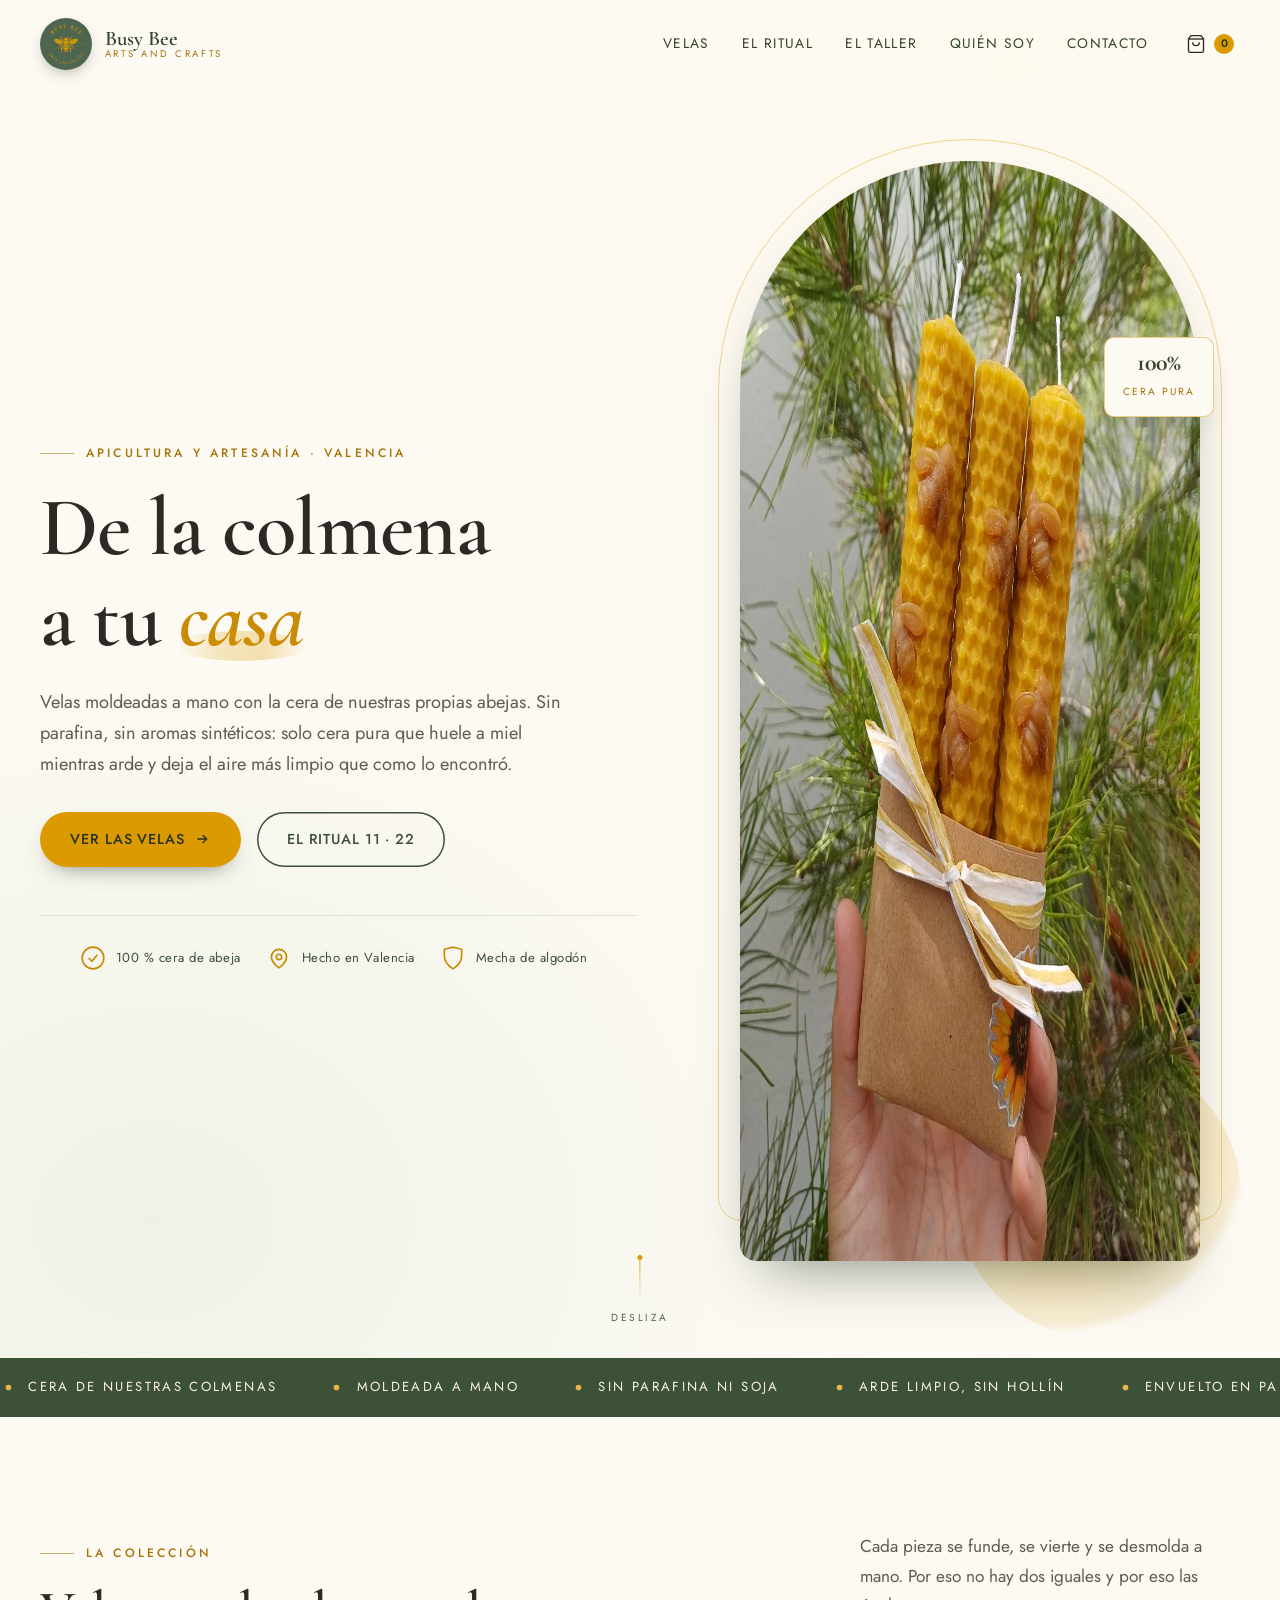
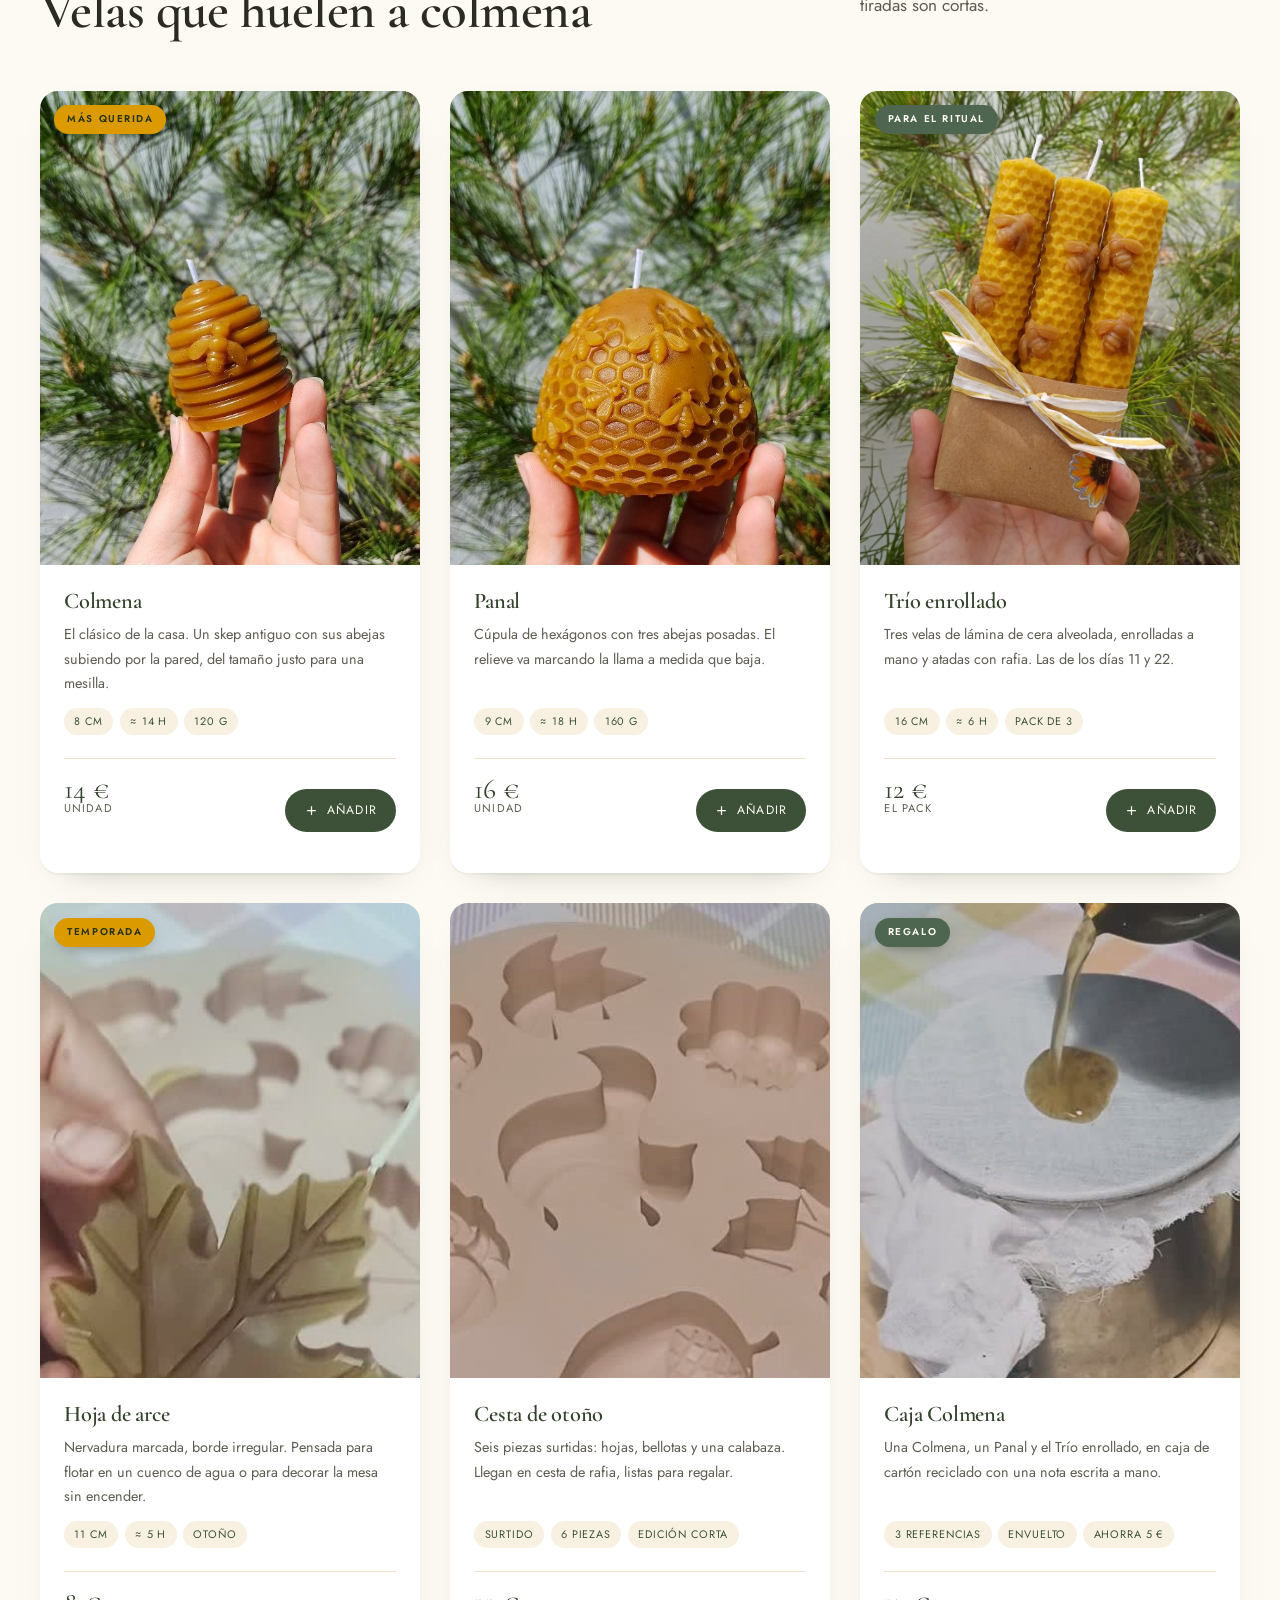
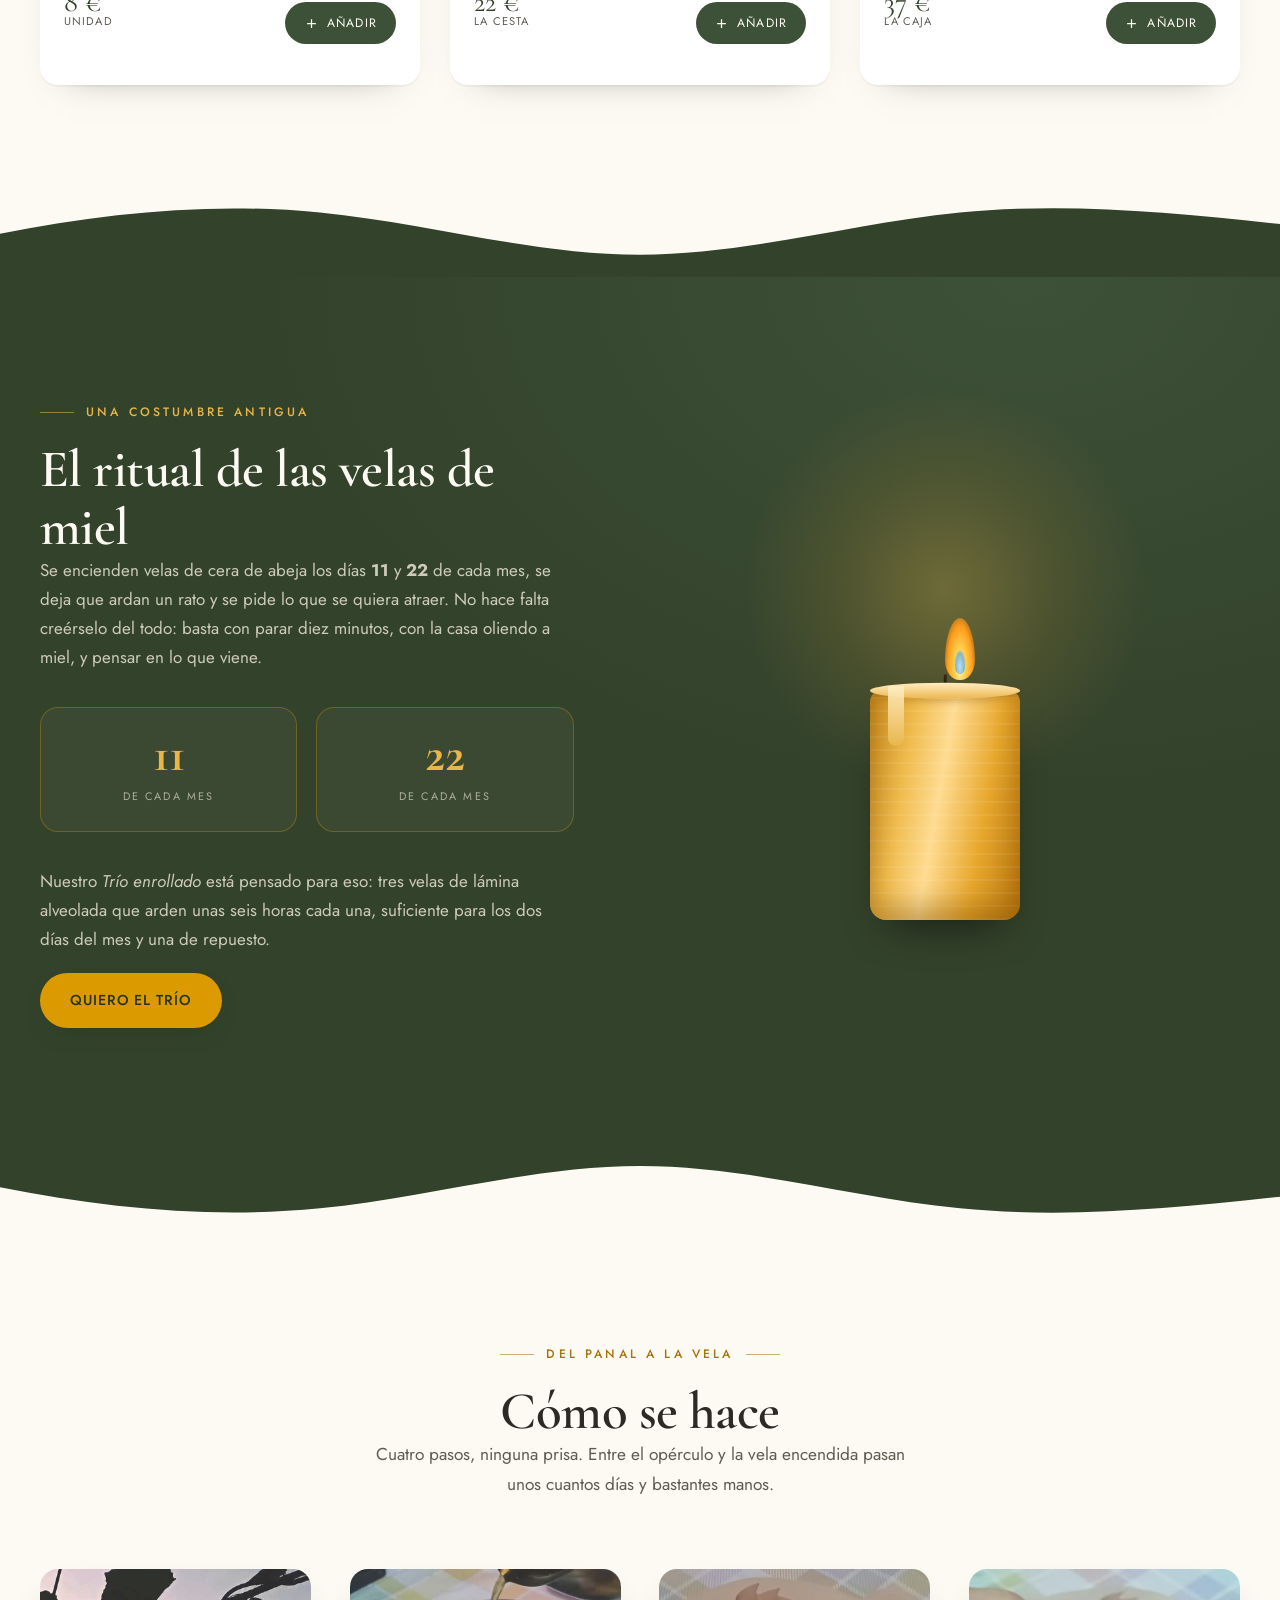
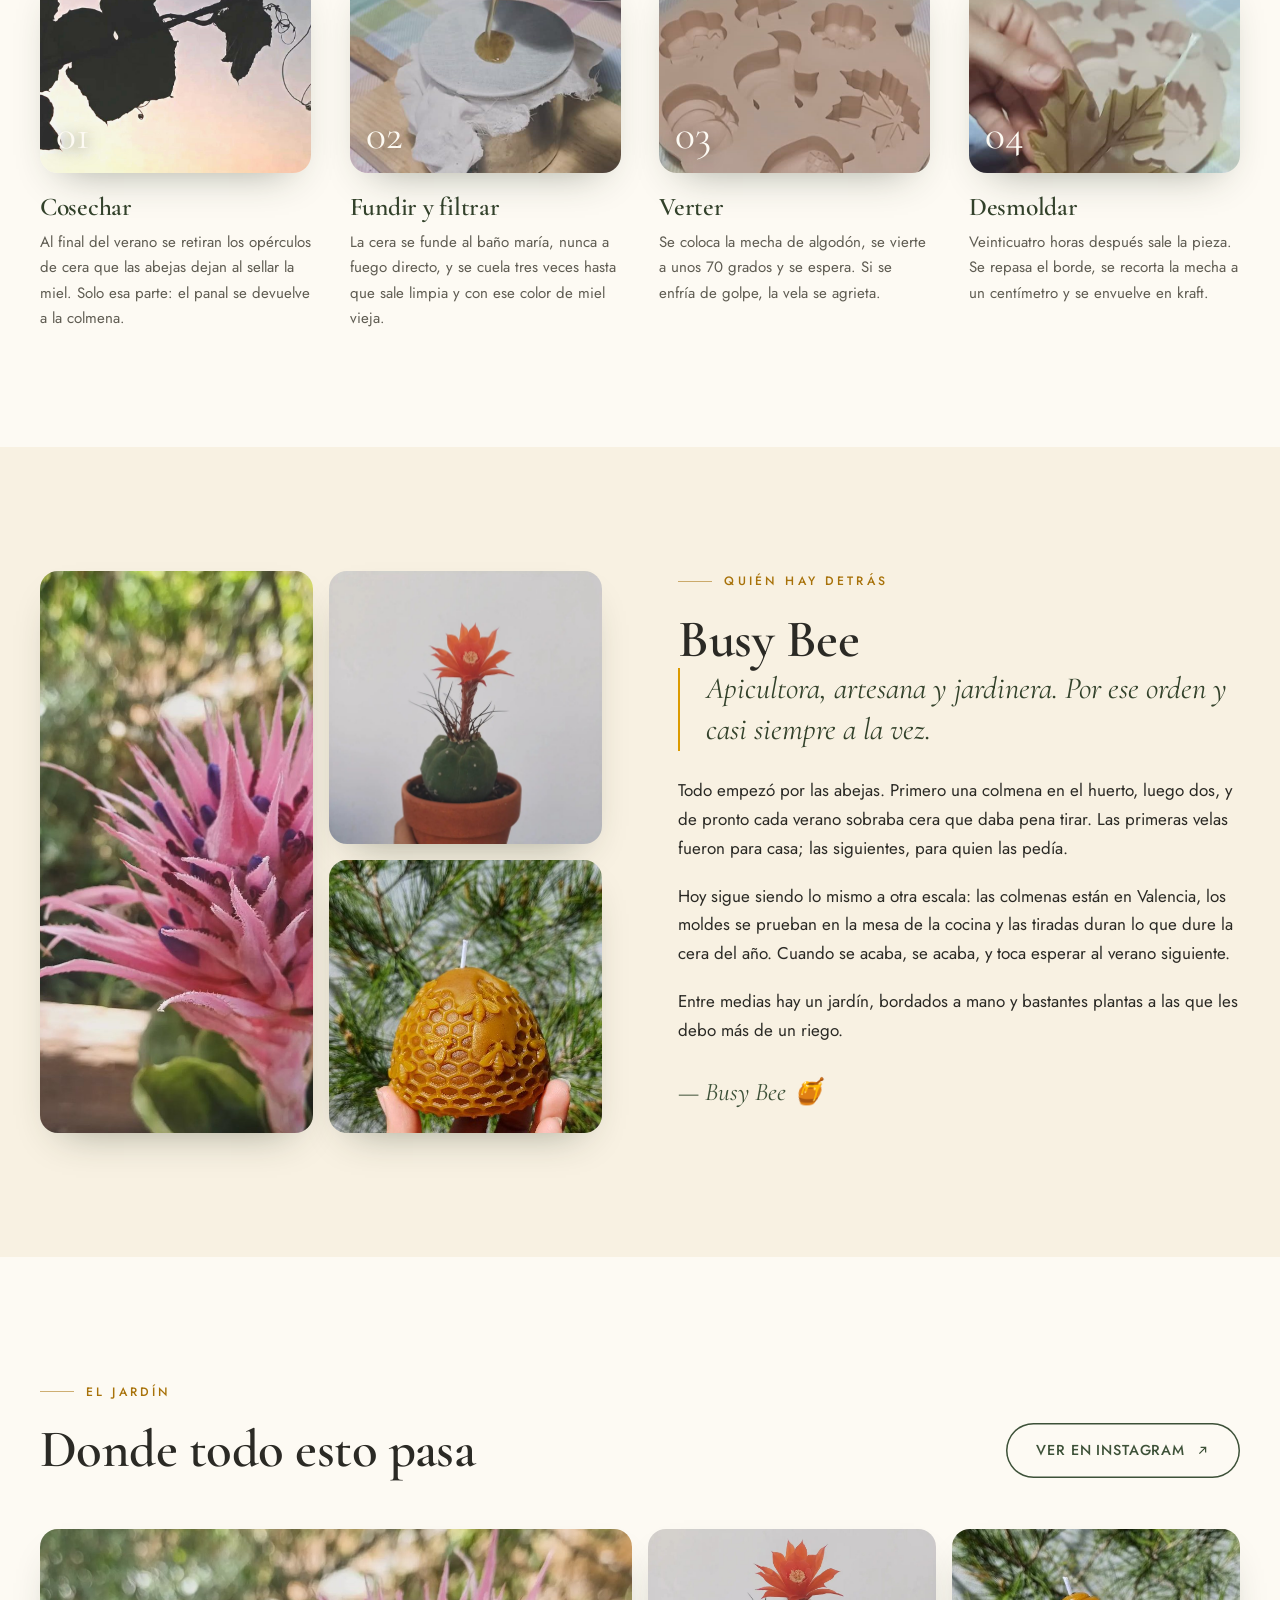
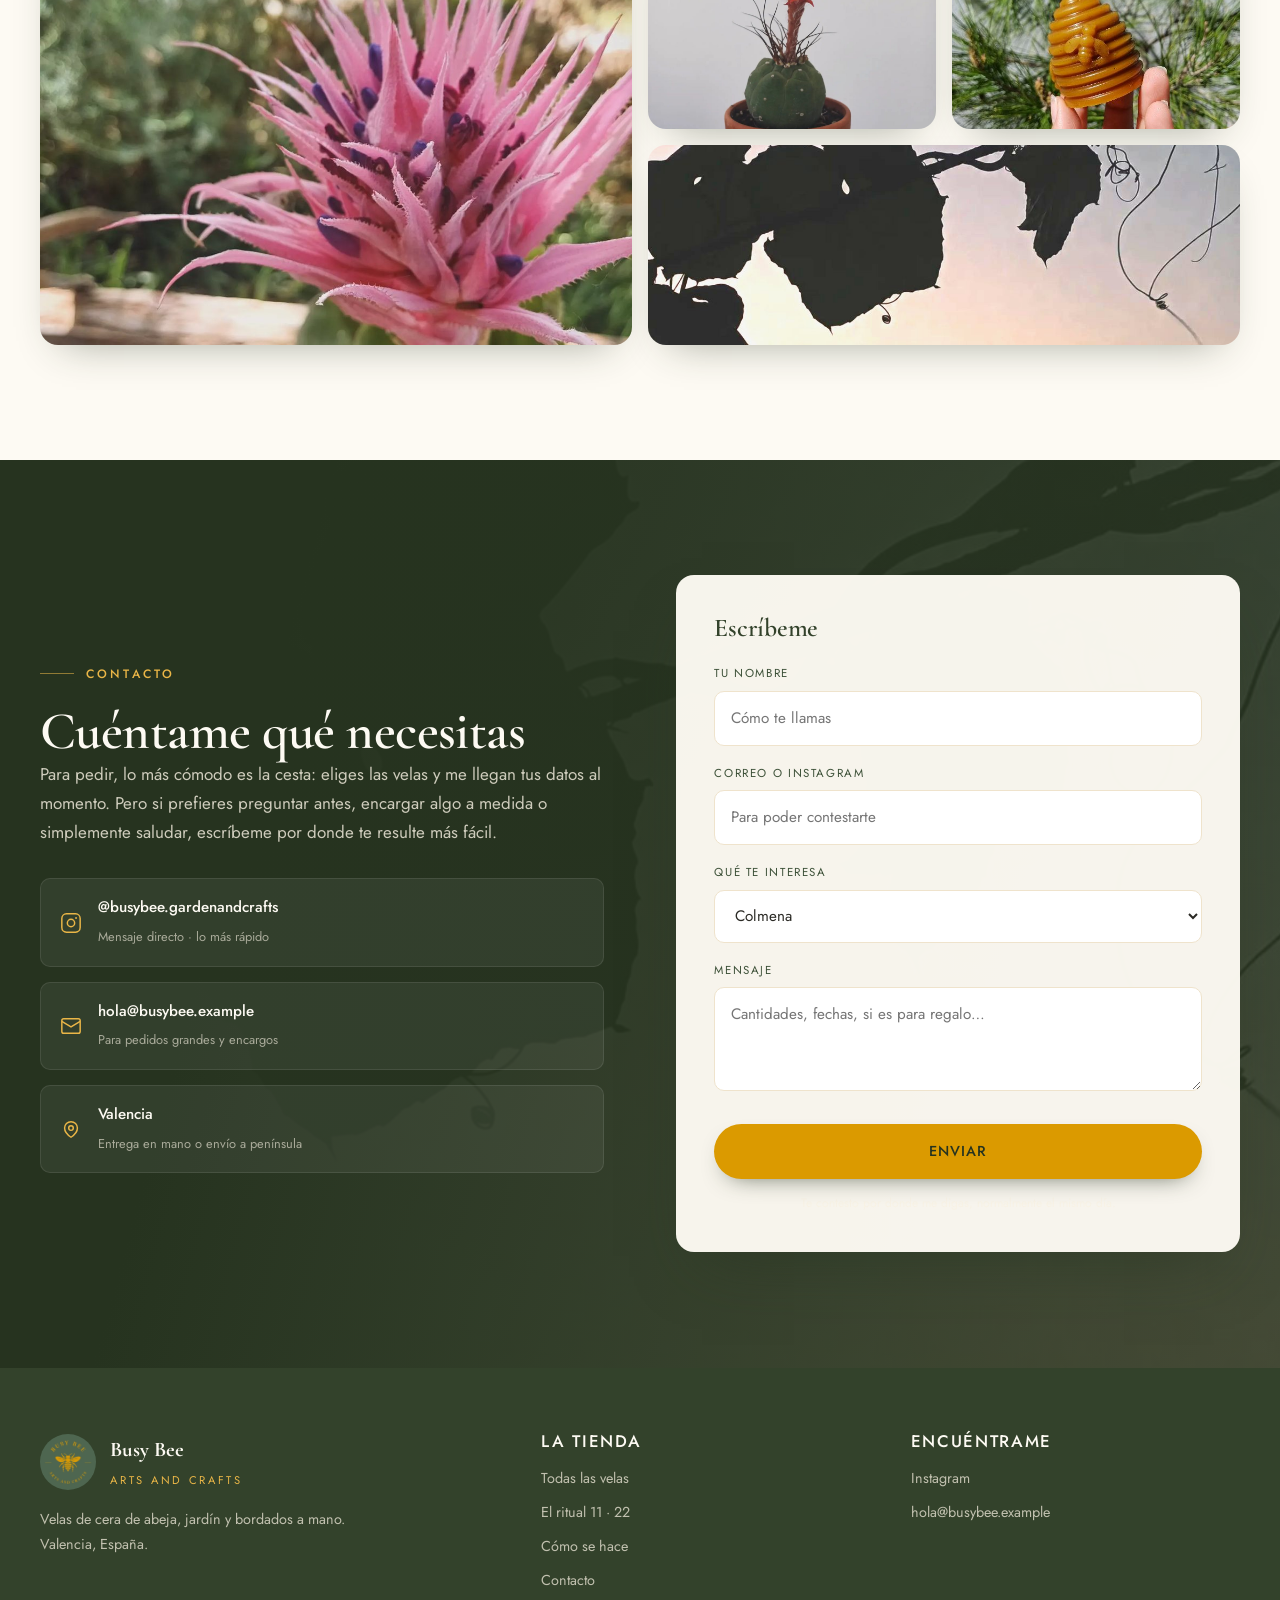
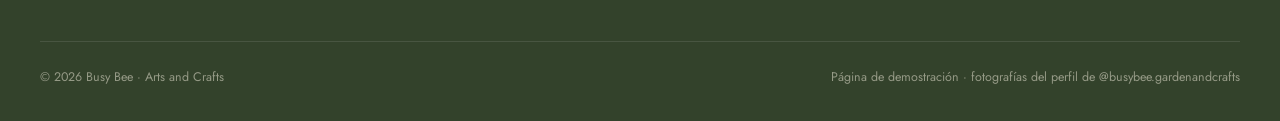
==== commit 489b4709: "La cesta pasa a ser una pantalla completa El panel lateral se queda corto para revisar un pedido, as" ====
--- a/public/index.html
+++ b/public/index.html
@@ -39,7 +39,7 @@
       <a href="#ritual">El ritual</a>
       <a href="#taller">El taller</a>
       <a href="#historia">Quién soy</a>
-      <a href="#pedido">Pedidos</a>
+      <a href="#pedido">Contacto</a>
       <button type="button" class="carrito" id="abrir-cesta" aria-label="Abrir la cesta">
         <svg viewBox="0 0 24 24" fill="none" stroke="currentColor" stroke-width="1.6" width="20" height="20" aria-hidden="true">
           <path d="M6 2 3 6v14a2 2 0 0 0 2 2h14a2 2 0 0 0 2-2V6l-3-4Z"/><path d="M3 6h18"/><path d="M16 10a4 4 0 0 1-8 0"/>
@@ -172,7 +172,7 @@
           <div class="producto__ficha"><span>8 cm</span><span>≈ 14 h</span><span>120 g</span></div>
           <div class="producto__pie">
             <p class="producto__precio">14&nbsp;€<small>unidad</small></p>
-            <button class="btn-anadir" data-id="colmena" data-foto="assets/img/vela-colmena.jpg" data-nombre="Colmena" data-precio="14">
+            <button class="btn-anadir" data-id="colmena" data-ficha="8 cm · ≈ 14 h · 120 g" data-foto="assets/img/vela-colmena.jpg" data-nombre="Colmena" data-precio="14">
               <svg viewBox="0 0 24 24" fill="none" stroke="currentColor" stroke-width="2" aria-hidden="true"><path d="M12 5v14M5 12h14"/></svg>
               Añadir
             </button>
@@ -190,7 +190,7 @@
           <div class="producto__ficha"><span>9 cm</span><span>≈ 18 h</span><span>160 g</span></div>
           <div class="producto__pie">
             <p class="producto__precio">16&nbsp;€<small>unidad</small></p>
-            <button class="btn-anadir" data-id="panal" data-foto="assets/img/vela-panal.jpg" data-nombre="Panal" data-precio="16">
+            <button class="btn-anadir" data-id="panal" data-ficha="9 cm · ≈ 18 h · 160 g" data-foto="assets/img/vela-panal.jpg" data-nombre="Panal" data-precio="16">
               <svg viewBox="0 0 24 24" fill="none" stroke="currentColor" stroke-width="2" aria-hidden="true"><path d="M12 5v14M5 12h14"/></svg>
               Añadir
             </button>
@@ -209,7 +209,7 @@
           <div class="producto__ficha"><span>16 cm</span><span>≈ 6 h</span><span>Pack de 3</span></div>
           <div class="producto__pie">
             <p class="producto__precio">12&nbsp;€<small>el pack</small></p>
-            <button class="btn-anadir" data-id="trio" data-foto="assets/img/velas-laminadas.jpg" data-nombre="Trío enrollado" data-precio="12">
+            <button class="btn-anadir" data-id="trio" data-ficha="16 cm · ≈ 6 h · pack de 3" data-foto="assets/img/velas-laminadas.jpg" data-nombre="Trío enrollado" data-precio="12">
               <svg viewBox="0 0 24 24" fill="none" stroke="currentColor" stroke-width="2" aria-hidden="true"><path d="M12 5v14M5 12h14"/></svg>
               Añadir
             </button>
@@ -228,7 +228,7 @@
           <div class="producto__ficha"><span>11 cm</span><span>≈ 5 h</span><span>Otoño</span></div>
           <div class="producto__pie">
             <p class="producto__precio">8&nbsp;€<small>unidad</small></p>
-            <button class="btn-anadir" data-id="hoja" data-foto="assets/img/molde-hoja.jpg" data-nombre="Hoja de arce" data-precio="8">
+            <button class="btn-anadir" data-id="hoja" data-ficha="11 cm · ≈ 5 h · otoño" data-foto="assets/img/molde-hoja.jpg" data-nombre="Hoja de arce" data-precio="8">
               <svg viewBox="0 0 24 24" fill="none" stroke="currentColor" stroke-width="2" aria-hidden="true"><path d="M12 5v14M5 12h14"/></svg>
               Añadir
             </button>
@@ -246,7 +246,7 @@
           <div class="producto__ficha"><span>Surtido</span><span>6 piezas</span><span>Edición corta</span></div>
           <div class="producto__pie">
             <p class="producto__precio">22&nbsp;€<small>la cesta</small></p>
-            <button class="btn-anadir" data-id="cesta" data-foto="assets/img/moldes-otono.jpg" data-nombre="Cesta de otoño" data-precio="22">
+            <button class="btn-anadir" data-id="cesta" data-ficha="surtido · 6 piezas" data-foto="assets/img/moldes-otono.jpg" data-nombre="Cesta de otoño" data-precio="22">
               <svg viewBox="0 0 24 24" fill="none" stroke="currentColor" stroke-width="2" aria-hidden="true"><path d="M12 5v14M5 12h14"/></svg>
               Añadir
             </button>
@@ -265,7 +265,7 @@
           <div class="producto__ficha"><span>3 referencias</span><span>Envuelto</span><span>Ahorra 5 €</span></div>
           <div class="producto__pie">
             <p class="producto__precio">37&nbsp;€<small>la caja</small></p>
-            <button class="btn-anadir" data-id="caja" data-foto="assets/img/fundir-cera.jpg" data-nombre="Caja Colmena" data-precio="37">
+            <button class="btn-anadir" data-id="caja" data-ficha="3 referencias · envuelto" data-foto="assets/img/fundir-cera.jpg" data-nombre="Caja Colmena" data-precio="37">
               <svg viewBox="0 0 24 24" fill="none" stroke="currentColor" stroke-width="2" aria-hidden="true"><path d="M12 5v14M5 12h14"/></svg>
               Añadir
             </button>
@@ -446,11 +446,12 @@
 
   <div class="contenedor pedido__rejilla">
     <div class="revelar">
-      <p class="antetitulo">Hacer un pedido</p>
+      <p class="antetitulo">Contacto</p>
       <h2>Cuéntame qué necesitas</h2>
       <p>
-        De momento no hay carrito ni pasarela de pago: se habla, se acuerda y se envía.
-        Escríbeme por donde te resulte más cómodo y te digo qué hay disponible esta temporada.
+        Para pedir, lo más cómodo es la cesta: eliges las velas y me llegan tus datos al momento.
+        Pero si prefieres preguntar antes, encargar algo a medida o simplemente saludar,
+        escríbeme por donde te resulte más fácil.
       </p>
 
       <div class="canales">
@@ -529,7 +530,7 @@
           <li><a href="#velas">Todas las velas</a></li>
           <li><a href="#ritual">El ritual 11 · 22</a></li>
           <li><a href="#taller">Cómo se hace</a></li>
-          <li><a href="#pedido">Hacer un pedido</a></li>
+          <li><a href="#pedido">Contacto</a></li>
         </ul>
       </div>
 
@@ -550,120 +551,142 @@
 </footer>
 
 
-<!-- ══════════════════════════════ CESTA ══════════════════════════════ -->
-<div class="velo" id="velo" hidden></div>
-
-<aside class="panel" id="panel" role="dialog" aria-modal="true" aria-labelledby="panel-titulo" aria-hidden="true">
-
-  <div class="panel__cabecera">
-    <h2 class="panel__titulo" id="panel-titulo">Tu cesta</h2>
-    <button type="button" class="panel__cerrar" id="cerrar-cesta" aria-label="Cerrar la cesta">
-      <svg viewBox="0 0 24 24" fill="none" stroke="currentColor" stroke-width="2" aria-hidden="true"><path d="M18 6 6 18M6 6l12 12"/></svg>
-    </button>
-  </div>
-
-  <!-- paso 1: los productos -->
-  <div class="paso-panel activo" id="paso-cesta">
-    <div class="panel__cuerpo">
-      <div id="lineas"></div>
-    </div>
-    <div class="panel__pie" id="pie-cesta">
-      <div class="resumen">
-        <span>Total</span>
-        <strong id="total-cesta">0 €</strong>
-      </div>
-      <p class="nota-envio">El envío se acuerda por mensaje según destino.</p>
-      <button type="button" class="btn btn--miel" id="ir-datos">
-        Continuar
-        <svg viewBox="0 0 24 24" fill="none" stroke="currentColor" stroke-width="2" width="15" height="15" aria-hidden="true"><path d="M5 12h14M13 6l6 6-6 6"/></svg>
+<!-- ══════════════════════════════ PANTALLA DE PEDIDO ══════════════════════════════ -->
+<div class="pantalla" id="pantalla" role="dialog" aria-modal="true" aria-labelledby="pantalla-titulo" hidden>
+
+  <header class="pantalla__barra">
+    <div class="contenedor pantalla__barra-fila">
+      <span class="marca">
+        <img class="marca__logo" src="assets/img/logo.jpg" alt="" width="44" height="44">
+        <span class="marca__texto">
+          <span class="marca__nombre">Busy Bee</span>
+          <span class="marca__lema">Arts and Crafts</span>
+        </span>
+      </span>
+      <button type="button" class="volver" id="cerrar-pantalla">
+        <svg viewBox="0 0 24 24" fill="none" stroke="currentColor" stroke-width="2" aria-hidden="true"><path d="M19 12H5M11 18l-6-6 6-6"/></svg>
+        Seguir mirando velas
       </button>
     </div>
-  </div>
-
-  <!-- paso 2: los datos -->
-  <div class="paso-panel" id="paso-datos">
-    <form id="form-pedido" novalidate>
-      <div class="panel__cuerpo">
-        <button type="button" class="enlace-atras" id="volver-cesta">
-          <svg viewBox="0 0 24 24" fill="none" stroke="currentColor" stroke-width="2" aria-hidden="true"><path d="M19 12H5M11 18l-6-6 6-6"/></svg>
-          Volver a la cesta
-        </button>
-
-        <div class="error-envio" id="error-pedido" hidden></div>
-
-        <div class="campo">
-          <label for="p-nombre">Nombre y apellidos *</label>
-          <input type="text" id="p-nombre" name="nombre" autocomplete="name" required maxlength="80">
-        </div>
-
-        <div class="campo">
-          <label for="p-telefono">Teléfono *</label>
-          <input type="tel" id="p-telefono" name="telefono" autocomplete="tel" required maxlength="25" placeholder="600 00 00 00">
-        </div>
-
-        <div class="campo">
-          <label for="p-email">Correo <span style="text-transform:none;letter-spacing:0">(opcional)</span></label>
-          <input type="email" id="p-email" name="email" autocomplete="email" maxlength="120">
-        </div>
-
-        <div class="campo">
-          <label for="p-direccion">Dirección *</label>
-          <input type="text" id="p-direccion" name="direccion" autocomplete="street-address" required maxlength="160" placeholder="Calle, número, piso">
-        </div>
-
-        <div class="dos-columnas">
+  </header>
+
+  <!-- ---------- vista principal: cesta + datos ---------- -->
+  <div class="contenedor pantalla__cuerpo" id="vista-pedido">
+
+    <div class="pantalla__titular">
+      <p class="antetitulo">Casi está</p>
+      <h1 id="pantalla-titulo">Tu pedido</h1>
+    </div>
+
+    <!-- cesta vacía -->
+    <div class="vacia" id="cesta-vacia" hidden>
+      <svg viewBox="0 0 24 24" fill="none" stroke="currentColor" stroke-width="1.2" aria-hidden="true">
+        <path d="M6 2 3 6v14a2 2 0 0 0 2 2h14a2 2 0 0 0 2-2V6l-3-4Z"/><path d="M3 6h18"/><path d="M16 10a4 4 0 0 1-8 0"/>
+      </svg>
+      <h3>Todavía no has puesto nada</h3>
+      <p>Elige alguna vela y vuelve por aquí.</p>
+      <button type="button" class="btn btn--miel" id="ir-catalogo">Ver las velas</button>
+    </div>
+
+    <div class="pedido-rejilla" id="pedido-rejilla">
+
+      <!-- columna izquierda: la lista -->
+      <section class="bloque">
+        <h2 class="bloque__titulo">
+          Lo que llevas
+          <span class="bloque__cuenta" id="cuenta-articulos"></span>
+        </h2>
+
+        <ul class="lista-cesta" id="lineas"></ul>
+
+        <div class="totales">
+          <div class="totales__fila">
+            <span>Subtotal</span>
+            <span id="subtotal">0 €</span>
+          </div>
+          <div class="totales__fila totales__fila--suave">
+            <span>Envío</span>
+            <span>a convenir</span>
+          </div>
+          <div class="totales__fila totales__fila--fuerte">
+            <span>Total</span>
+            <strong id="total-pedido">0 €</strong>
+          </div>
+        </div>
+      </section>
+
+      <!-- columna derecha: los datos -->
+      <section class="bloque bloque--pegajoso">
+        <h2 class="bloque__titulo">Tus datos</h2>
+
+        <form id="form-pedido" novalidate>
+          <div class="error-envio" id="error-pedido" hidden></div>
+
           <div class="campo">
-            <label for="p-cp">C. postal *</label>
-            <input type="text" id="p-cp" name="cp" autocomplete="postal-code" required inputmode="numeric" maxlength="10">
-          </div>
+            <label for="p-nombre">Nombre y apellidos *</label>
+            <input type="text" id="p-nombre" name="nombre" autocomplete="name" required maxlength="80">
+          </div>
+
           <div class="campo">
-            <label for="p-poblacion">Población *</label>
-            <input type="text" id="p-poblacion" name="poblacion" autocomplete="address-level2" required maxlength="80">
-          </div>
-        </div>
-
-        <div class="campo">
-          <label for="p-notas">Notas <span style="text-transform:none;letter-spacing:0">(opcional)</span></label>
-          <textarea id="p-notas" name="notas" maxlength="500" placeholder="Si es para regalo, fechas, lo que necesites…"></textarea>
-        </div>
-
-        <div class="trampa" aria-hidden="true">
-          <label for="p-web">No rellenes esto</label>
-          <input type="text" id="p-web" name="web" tabindex="-1" autocomplete="off">
-        </div>
-      </div>
-
-      <div class="panel__pie">
-        <div class="resumen">
-          <span>Total</span>
-          <strong id="total-datos">0 €</strong>
-        </div>
-        <button type="submit" class="btn btn--miel" id="enviar-pedido">Enviar solicitud</button>
-        <p class="nota-envio" style="margin:.8rem 0 0">No se paga nada ahora. Raquel te escribe para confirmar.</p>
-      </div>
-    </form>
-  </div>
-
-  <!-- paso 3: confirmacion -->
-  <div class="paso-panel" id="paso-hecho">
-    <div class="panel__cuerpo">
-      <div class="hecho">
-        <div class="hecho__marca">
-          <svg viewBox="0 0 24 24" fill="none" stroke="currentColor" stroke-width="2.5" aria-hidden="true"><path d="m5 13 4.5 4.5L19 8"/></svg>
-        </div>
-        <h3>¡Solicitud enviada!</h3>
-        <p>Tu pedido ya le ha llegado a Raquel al móvil.</p>
-        <div class="referencia" id="ref-pedido">BB-00000</div>
-        <p>Se pondrá en contacto contigo <strong>en menos de 24&nbsp;h</strong> para confirmar disponibilidad, envío y forma de pago.</p>
-        <p style="font-size:.84rem;margin-top:1.4rem">Guarda esa referencia por si quieres preguntar por el pedido.</p>
-      </div>
-    </div>
-    <div class="panel__pie">
-      <button type="button" class="btn btn--linea" id="cerrar-hecho">Seguir mirando</button>
-    </div>
-  </div>
-
-</aside>
+            <label for="p-telefono">Teléfono *</label>
+            <input type="tel" id="p-telefono" name="telefono" autocomplete="tel" required maxlength="25" placeholder="600 00 00 00">
+          </div>
+
+          <div class="campo">
+            <label for="p-email">Correo <span class="opcional">(opcional)</span></label>
+            <input type="email" id="p-email" name="email" autocomplete="email" maxlength="120">
+          </div>
+
+          <div class="campo">
+            <label for="p-direccion">Dirección *</label>
+            <input type="text" id="p-direccion" name="direccion" autocomplete="street-address" required maxlength="160" placeholder="Calle, número, piso">
+          </div>
+
+          <div class="dos-columnas">
+            <div class="campo">
+              <label for="p-cp">C. postal *</label>
+              <input type="text" id="p-cp" name="cp" autocomplete="postal-code" required inputmode="numeric" maxlength="10">
+            </div>
+            <div class="campo">
+              <label for="p-poblacion">Población *</label>
+              <input type="text" id="p-poblacion" name="poblacion" autocomplete="address-level2" required maxlength="80">
+            </div>
+          </div>
+
+          <div class="campo">
+            <label for="p-notas">Notas <span class="opcional">(opcional)</span></label>
+            <textarea id="p-notas" name="notas" maxlength="500" placeholder="Si es para regalo, fechas, lo que necesites…"></textarea>
+          </div>
+
+          <div class="trampa" aria-hidden="true">
+            <label for="p-web">No rellenes esto</label>
+            <input type="text" id="p-web" name="web" tabindex="-1" autocomplete="off">
+          </div>
+
+          <button type="submit" class="btn btn--miel" id="enviar-pedido">Enviar solicitud</button>
+          <p class="aviso">No se paga nada ahora. Raquel te escribe para confirmar disponibilidad, envío y forma de pago.</p>
+        </form>
+      </section>
+
+    </div>
+  </div>
+
+  <!-- ---------- vista de confirmación ---------- -->
+  <div class="contenedor pantalla__cuerpo" id="vista-hecho" hidden>
+    <div class="hecho">
+      <div class="hecho__marca">
+        <svg viewBox="0 0 24 24" fill="none" stroke="currentColor" stroke-width="2.5" aria-hidden="true"><path d="m5 13 4.5 4.5L19 8"/></svg>
+      </div>
+      <h2>¡Solicitud enviada!</h2>
+      <p>Tu pedido ya le ha llegado a Raquel al móvil.</p>
+      <div class="referencia" id="ref-pedido">BB-00000</div>
+      <p>Se pondrá en contacto contigo <strong>en menos de 24&nbsp;h</strong> para confirmar disponibilidad, envío y forma de pago.</p>
+      <p class="hecho__nota">Guarda esa referencia por si quieres preguntar por el pedido.</p>
+      <button type="button" class="btn btn--linea" id="cerrar-hecho">Volver a la tienda</button>
+    </div>
+  </div>
+
+</div>
 
 <!-- aviso flotante -->
 <div class="brindis" id="brindis" role="status" aria-live="polite">
--- a/public/assets/css/style.css
+++ b/public/assets/css/style.css
@@ -764,147 +764,234 @@
   .enjambre,.polen{display:none}
 }
 
+
 /* ==========================================================================
-   Cesta y pedido
+   Pantalla de pedido
+   Ocupa toda la ventana: la lista de la cesta a un lado y los datos al otro.
    ========================================================================== */
 
-/* velo oscuro tras el panel */
-.velo{
-  position:fixed;inset:0;z-index:95;
-  background:rgba(38,51,31,.5);
-  backdrop-filter:blur(3px);
-  opacity:0;visibility:hidden;
-  transition:opacity .4s ease,visibility .4s;
-}
-.velo.visible{opacity:1;visibility:visible}
-
-/* panel lateral */
-.panel{
-  position:fixed;z-index:100;top:0;right:0;
-  width:min(430px,100%);height:100svh;
+.pantalla{
+  position:fixed;inset:0;z-index:100;
   background:var(--cera-50);
-  box-shadow:-20px 0 60px -30px rgba(38,51,31,.7);
-  display:flex;flex-direction:column;
-  transform:translateX(102%);
-  transition:transform .5s cubic-bezier(.22,.61,.36,1);
-}
-.panel.abierto{transform:none}
-
-.panel__cabecera{
-  display:flex;align-items:center;justify-content:space-between;gap:1rem;
-  padding:1.3rem 1.5rem;
+  overflow-y:auto;overscroll-behavior:contain;
+  animation:asomar .35s cubic-bezier(.22,.61,.36,1);
+}
+@keyframes asomar{
+  from{opacity:0;transform:translateY(14px)}
+  to{opacity:1;transform:none}
+}
+
+/* barra superior */
+.pantalla__barra{
+  position:sticky;top:0;z-index:3;
+  background:rgba(253,250,243,.93);
+  backdrop-filter:blur(14px) saturate(1.3);
   border-bottom:1px solid var(--cera-200);
-  flex:none;
-}
-.panel__titulo{font-family:var(--serif);font-size:1.5rem;color:var(--verde-800);margin:0}
-.panel__cerrar{
-  width:38px;height:38px;border-radius:50%;
+  padding:.85rem 0;
+}
+.pantalla__barra-fila{display:flex;align-items:center;justify-content:space-between;gap:1.5rem}
+.pantalla__barra .marca__logo{width:44px;height:44px}
+
+.volver{
+  display:inline-flex;align-items:center;gap:.55rem;
+  padding:.6rem 1.1rem;border-radius:999px;
+  font-size:.8rem;letter-spacing:.08em;text-transform:uppercase;
+  color:var(--verde-700);
+  box-shadow:inset 0 0 0 1.5px rgba(78,102,80,.28);
+  transition:background var(--transicion),color var(--transicion),box-shadow var(--transicion);
+}
+.volver:hover{background:var(--verde-700);color:var(--cera-50);box-shadow:none}
+.volver svg{width:15px;height:15px}
+
+.pantalla__cuerpo{padding:clamp(2rem,5vw,3.5rem) 0 5rem}
+.pantalla__titular{margin-bottom:clamp(1.8rem,3vw,2.6rem)}
+.pantalla__titular h1{font-size:clamp(2.2rem,5vw,3.4rem)}
+
+/* dos columnas: la lista y los datos */
+.pedido-rejilla{
+  display:grid;grid-template-columns:1.25fr .95fr;
+  gap:clamp(1.6rem,3.5vw,3rem);
+  align-items:start;
+}
+
+.bloque{
+  background:#fff;
+  border-radius:var(--radio);
+  padding:clamp(1.4rem,2.5vw,2rem);
+  box-shadow:0 2px 0 rgba(38,51,31,.04),0 16px 34px -28px rgba(38,51,31,.5);
+}
+.bloque--pegajoso{position:sticky;top:98px}
+
+.bloque__titulo{
+  display:flex;align-items:baseline;gap:.7rem;
+  font-size:1.5rem;color:var(--verde-800);
+  padding-bottom:1rem;margin-bottom:.4rem;
+  border-bottom:1px solid var(--cera-200);
+}
+.bloque__cuenta{
+  font-family:var(--sans);font-size:.74rem;letter-spacing:.14em;text-transform:uppercase;
+  color:var(--tinta-suave);
+}
+
+/* --------------------------------------------------------------------------
+   La lista de la cesta: una fila por producto, una encima de otra
+   -------------------------------------------------------------------------- */
+.lista-cesta{list-style:none;margin:0;padding:0}
+
+.articulo{
+  display:grid;
+  grid-template-columns:88px 1fr auto;
+  gap:1.1rem;
+  padding:1.3rem 0;
+  border-bottom:1px solid var(--cera-200);
+  align-items:center;
+}
+.articulo:last-child{border-bottom:0}
+
+.articulo__foto{
+  width:88px;height:88px;
+  border-radius:var(--radio-s);object-fit:cover;
+  background:var(--cera-200);
+}
+
+.articulo__nombre{
+  font-family:var(--serif);font-size:1.35rem;line-height:1.15;
+  color:var(--verde-800);margin:0 0 .25rem;
+}
+.articulo__ficha{
+  font-size:.76rem;letter-spacing:.06em;text-transform:uppercase;
+  color:var(--tinta-suave);margin:0 0 .5rem;
+}
+.articulo__unidad{font-size:.86rem;color:var(--tinta-suave);margin:0}
+
+.articulo__acciones{display:flex;flex-direction:column;align-items:flex-end;gap:.6rem}
+.articulo__importe{
+  font-family:var(--serif);font-size:1.5rem;color:var(--verde-800);line-height:1;
+  white-space:nowrap;
+}
+.articulo__quitar{
+  font-size:.72rem;letter-spacing:.06em;color:var(--tinta-suave);
+  text-decoration:underline;text-underline-offset:3px;
+}
+.articulo__quitar:hover{color:#a33}
+
+.contador{
+  display:flex;align-items:center;gap:.15rem;
+  background:var(--cera-100);border-radius:999px;padding:.22rem;
+}
+.contador button{
+  width:30px;height:30px;border-radius:50%;
   display:grid;place-items:center;
-  color:var(--verde-700);
-  transition:background var(--transicion),transform var(--transicion);
-}
-.panel__cerrar:hover{background:var(--cera-200);transform:rotate(90deg)}
-.panel__cerrar svg{width:18px;height:18px}
-
-.panel__cuerpo{flex:1;min-height:0;overflow-y:auto;padding:1.5rem;overscroll-behavior:contain}
-.panel__pie{
-  flex:none;padding:1.3rem 1.5rem;
+  color:var(--verde-700);font-size:1.05rem;line-height:1;
+  transition:background var(--transicion),color var(--transicion);
+}
+.contador button:hover{background:var(--miel-400);color:var(--verde-900)}
+.contador button:disabled{opacity:.35;cursor:not-allowed}
+.contador button:disabled:hover{background:none;color:var(--verde-700)}
+.contador span{min-width:30px;text-align:center;font-size:.95rem;font-weight:500}
+
+/* --------------------------------------------------------------------------
+   Totales
+   -------------------------------------------------------------------------- */
+.totales{
+  margin-top:1.6rem;padding-top:1.3rem;
+  border-top:2px solid var(--cera-200);
+}
+.totales__fila{
+  display:flex;justify-content:space-between;align-items:baseline;
+  gap:1rem;margin-bottom:.6rem;font-size:.95rem;
+}
+.totales__fila span:first-child{color:var(--tinta-suave)}
+.totales__fila--suave{font-size:.86rem;color:var(--tinta-suave)}
+.totales__fila--fuerte{
+  margin:1rem 0 0;padding-top:1rem;
   border-top:1px solid var(--cera-200);
-  background:var(--cera-100);
-}
-
-/* pasos: el activo hereda la columna flexible para que el pie quede abajo */
-.paso-panel{display:none}
-.paso-panel.activo{
-  display:flex;flex-direction:column;
-  flex:1;min-height:0;
-  animation:entrar .4s cubic-bezier(.22,.61,.36,1);
-}
-.paso-panel.activo > form{display:flex;flex-direction:column;flex:1;min-height:0}
-@keyframes entrar{from{opacity:0;transform:translateX(14px)}to{opacity:1;transform:none}}
-
-/* líneas de la cesta */
-.linea{
-  display:grid;grid-template-columns:64px 1fr auto;gap:.9rem;
-  padding:.9rem 0;border-bottom:1px solid var(--cera-200);
-  align-items:center;
-}
-.linea:last-child{border-bottom:0}
-.linea__foto{width:64px;height:64px;border-radius:var(--radio-s);object-fit:cover;background:var(--cera-200)}
-.linea__nombre{font-family:var(--serif);font-size:1.1rem;color:var(--verde-800);line-height:1.2}
-.linea__precio{font-size:.82rem;color:var(--tinta-suave)}
-.linea__quitar{
-  font-size:.72rem;color:var(--tinta-suave);text-decoration:underline;
-  margin-top:.2rem;display:inline-block;
-}
-.linea__quitar:hover{color:#a33}
-
-.contador{display:flex;align-items:center;gap:.1rem;background:var(--cera-100);border-radius:999px;padding:.2rem}
-.contador button{
-  width:28px;height:28px;border-radius:50%;
-  display:grid;place-items:center;color:var(--verde-700);font-size:1rem;line-height:1;
-  transition:background var(--transicion);
-}
-.contador button:hover{background:var(--miel-300)}
-.contador span{min-width:26px;text-align:center;font-size:.92rem;font-weight:500}
-
-/* cesta vacía */
-.vacia{text-align:center;padding:3rem 1rem;color:var(--tinta-suave)}
-.vacia svg{width:56px;height:56px;color:var(--verde-200);margin:0 auto 1rem}
-
-/* resumen */
-.resumen{display:flex;justify-content:space-between;align-items:baseline;margin-bottom:1rem}
-.resumen span{font-size:.8rem;letter-spacing:.14em;text-transform:uppercase;color:var(--tinta-suave)}
-.resumen strong{font-family:var(--serif);font-size:2rem;color:var(--verde-800);line-height:1}
-.nota-envio{font-size:.76rem;color:var(--tinta-suave);margin:0 0 1rem;text-align:center}
-
-.panel .btn{width:100%;justify-content:center}
-.enlace-atras{
-  display:inline-flex;align-items:center;gap:.4rem;
-  font-size:.8rem;color:var(--verde-700);margin-bottom:1.2rem;
-}
-.enlace-atras:hover{color:var(--miel-600)}
-.enlace-atras svg{width:14px;height:14px}
-
-/* formulario dentro del panel */
-.panel .campo{margin-bottom:.9rem}
-.dos-columnas{display:grid;grid-template-columns:1fr 1.6fr;gap:.7rem}
-
-/* campo trampa para robots: invisible y fuera del recorrido con el tabulador */
+}
+.totales__fila--fuerte span:first-child{
+  font-size:.8rem;letter-spacing:.16em;text-transform:uppercase;color:var(--verde-700);
+}
+.totales__fila--fuerte strong{
+  font-family:var(--serif);font-size:2.2rem;color:var(--verde-800);line-height:1;
+}
+
+/* --------------------------------------------------------------------------
+   Formulario de la pantalla
+   -------------------------------------------------------------------------- */
+.pantalla .campo{margin-bottom:1rem}
+.opcional{text-transform:none;letter-spacing:0;color:var(--tinta-suave)}
+.dos-columnas{display:grid;grid-template-columns:1fr 1.6fr;gap:.8rem}
+.pantalla .btn{width:100%;justify-content:center;margin-top:.6rem}
+
+/* campo trampa para robots: invisible y fuera del tabulador */
 .trampa{position:absolute;left:-9999px;width:1px;height:1px;overflow:hidden}
 
 .error-envio{
   background:#fdeaea;border:1px solid #e9b4b4;color:#8c2b2b;
-  border-radius:var(--radio-s);padding:.8rem 1rem;font-size:.85rem;margin-bottom:1rem;
-}
-
-/* pantalla de confirmación */
-.hecho{text-align:center;padding:2rem .5rem}
+  border-radius:var(--radio-s);padding:.85rem 1rem;
+  font-size:.86rem;margin-bottom:1.1rem;
+}
+
+/* --------------------------------------------------------------------------
+   Cesta vacia
+   -------------------------------------------------------------------------- */
+.vacia{
+  text-align:center;padding:clamp(3rem,8vw,6rem) 1rem;
+  max-width:34rem;margin-inline:auto;
+}
+.vacia svg{width:64px;height:64px;color:var(--verde-200);margin:0 auto 1.4rem}
+.vacia h3{color:var(--verde-800);margin-bottom:.6rem}
+.vacia p{color:var(--tinta-suave)}
+.vacia .btn{width:auto;margin-top:1rem}
+
+/* --------------------------------------------------------------------------
+   Confirmacion
+   -------------------------------------------------------------------------- */
+.hecho{
+  text-align:center;max-width:38rem;margin-inline:auto;
+  padding:clamp(2rem,6vw,4rem) 1rem;
+}
 .hecho__marca{
-  width:78px;height:78px;border-radius:50%;margin:0 auto 1.5rem;
+  width:88px;height:88px;border-radius:50%;margin:0 auto 1.8rem;
   display:grid;place-items:center;
   background:var(--verde-700);color:var(--miel-400);
   animation:aparecer .55s cubic-bezier(.34,1.56,.64,1);
 }
-.hecho__marca svg{width:34px;height:34px}
+.hecho__marca svg{width:38px;height:38px}
 @keyframes aparecer{from{transform:scale(.4);opacity:0}to{transform:scale(1);opacity:1}}
-.hecho h3{color:var(--verde-800);margin-bottom:.8rem}
-.hecho p{font-size:.94rem;color:var(--tinta-suave)}
+.hecho h2{color:var(--verde-800);margin-bottom:.9rem}
+.hecho p{color:var(--tinta-suave)}
+.hecho__nota{font-size:.85rem;margin-top:1.6rem}
+.hecho .btn{width:auto;margin-top:1.2rem}
+
 .referencia{
-  display:inline-block;margin:1rem 0;
-  font-family:var(--serif);font-size:1.7rem;color:var(--verde-800);
+  display:inline-block;margin:1.2rem 0;
+  font-family:var(--serif);font-size:2rem;color:var(--verde-800);
   background:var(--cera-100);border:1px dashed var(--miel-500);
-  border-radius:var(--radio-s);padding:.6rem 1.4rem;letter-spacing:.06em;
-}
-
-/* el botón de la cesta en la cabecera, también en móvil */
-@media (max-width:760px){
-  .carrito{
-    position:fixed;top:1.1rem;right:4.3rem;z-index:81;
-    background:var(--cera-50);border-radius:999px;
-    padding:.45rem .75rem;
-    box-shadow:0 6px 18px -10px rgba(38,51,31,.6);
+  border-radius:var(--radio-s);padding:.7rem 1.8rem;letter-spacing:.08em;
+}
+
+/* --------------------------------------------------------------------------
+   Adaptaciones de la pantalla de pedido
+   -------------------------------------------------------------------------- */
+@media (max-width:900px){
+  .pedido-rejilla{grid-template-columns:1fr}
+  .bloque--pegajoso{position:static}
+}
+
+@media (max-width:560px){
+  .articulo{
+    grid-template-columns:72px 1fr;
+    grid-template-areas:"foto datos" "acciones acciones";
+    row-gap:.9rem;
   }
-  .nav.abierta .carrito{position:static;box-shadow:none;background:none}
+  .articulo__foto{grid-area:foto;width:72px;height:72px}
+  .articulo__datos{grid-area:datos}
+  .articulo__acciones{
+    grid-area:acciones;
+    flex-direction:row;align-items:center;justify-content:space-between;
+  }
+  .volver{font-size:0;padding:.6rem;gap:0}
+  .volver svg{width:17px;height:17px}
   .dos-columnas{grid-template-columns:1fr}
-}
+  .pantalla__barra .marca__lema{display:none}
+}
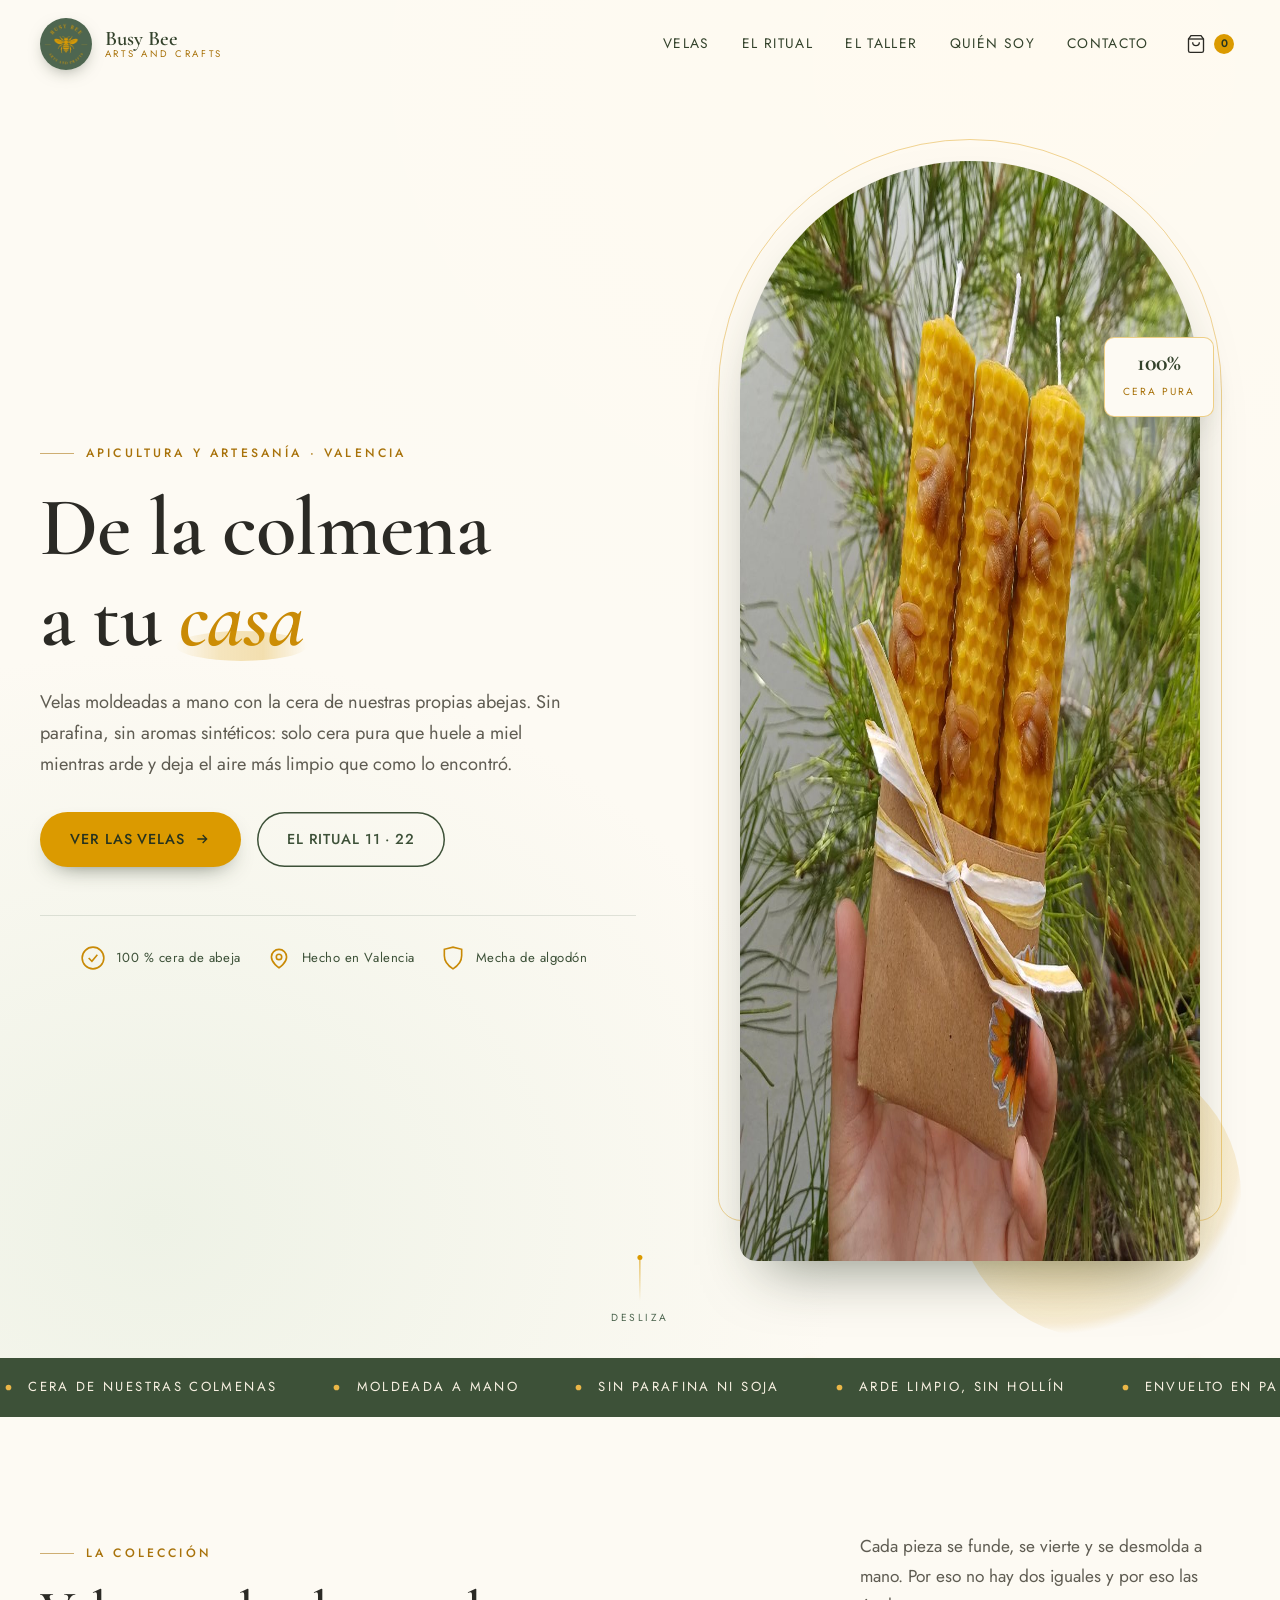
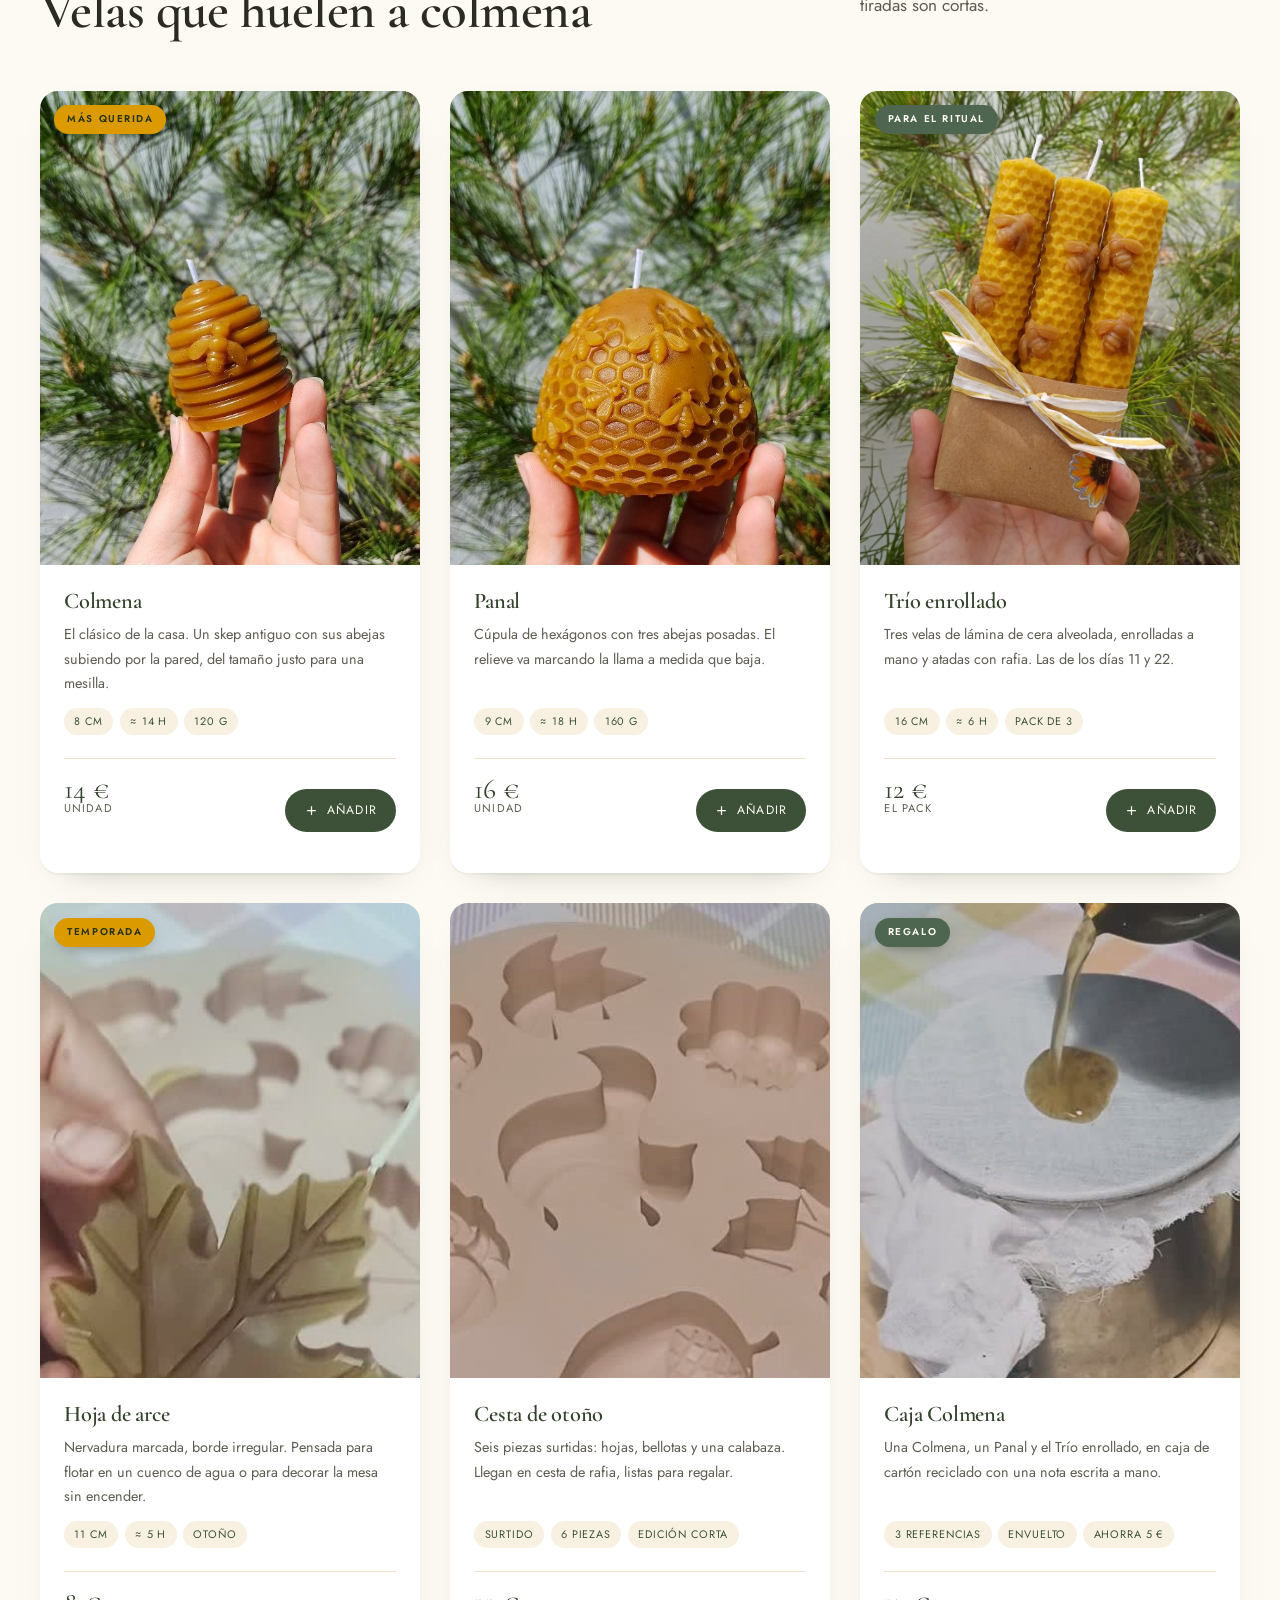
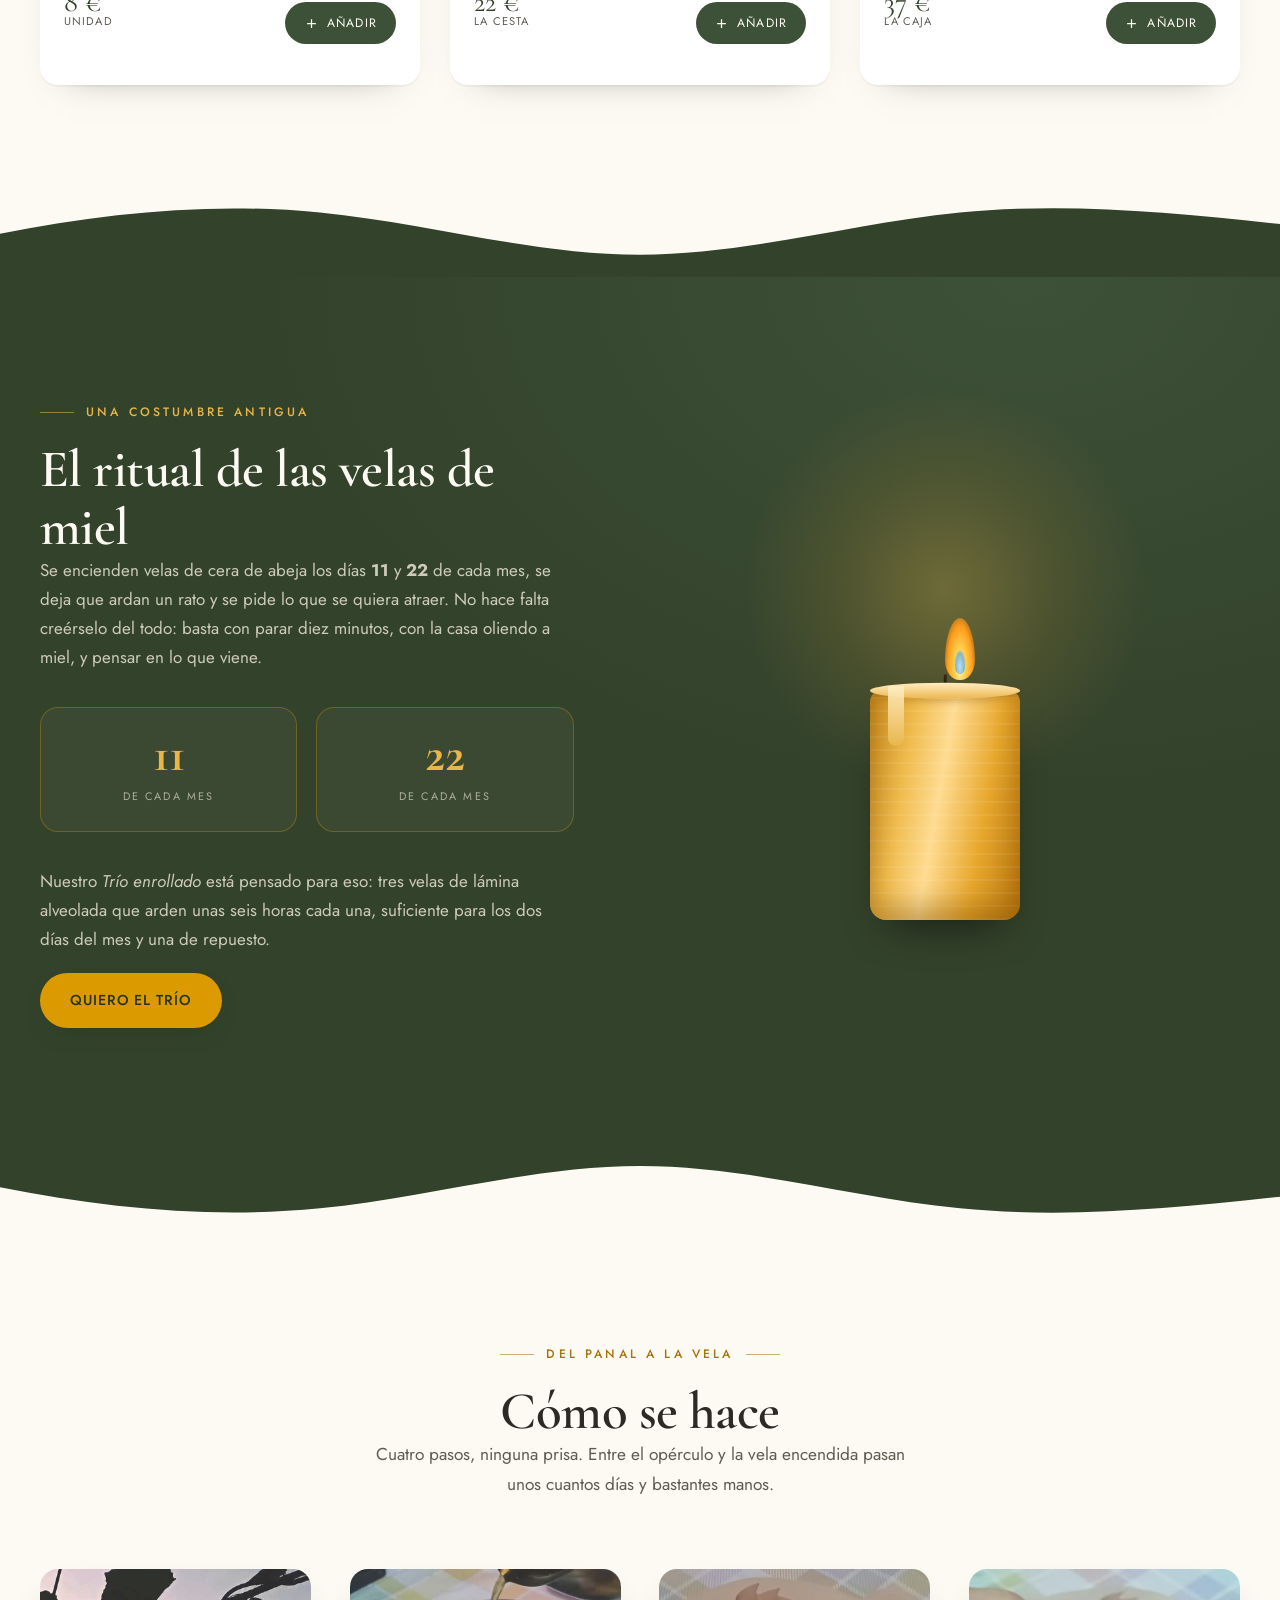
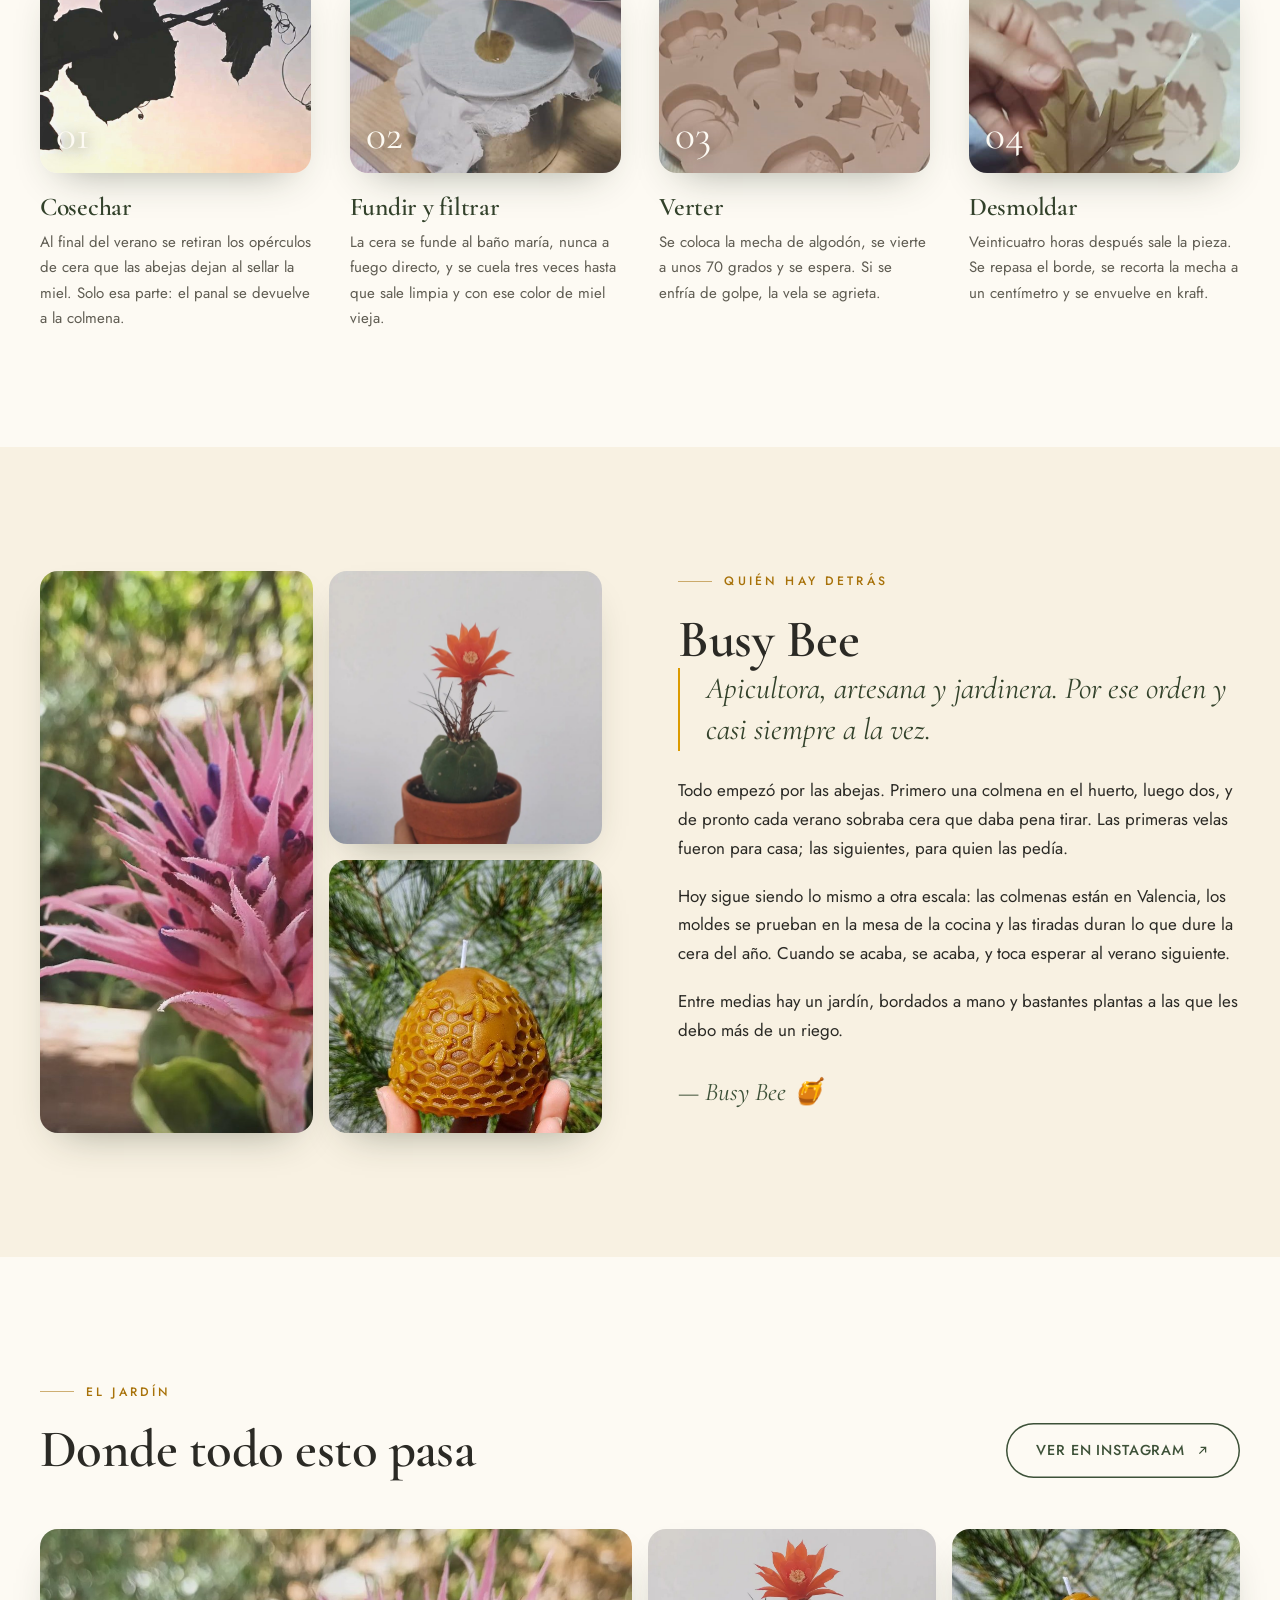
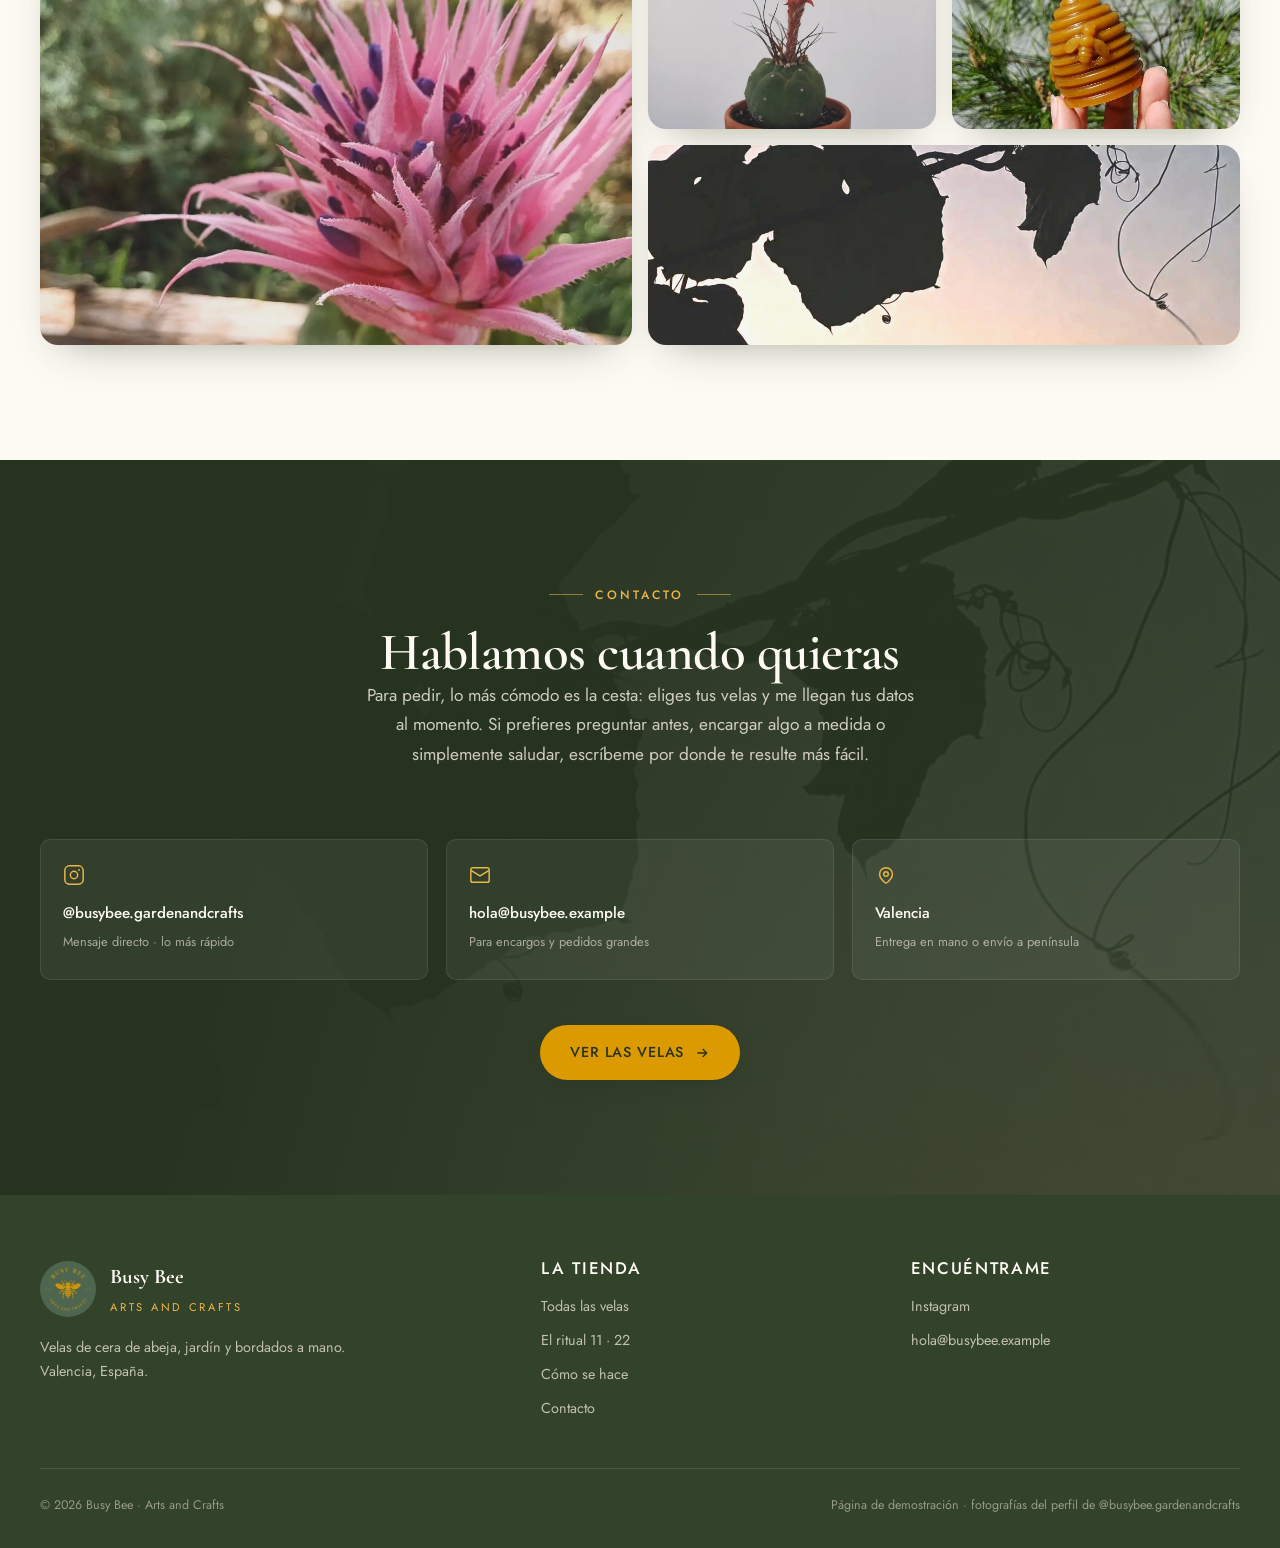
==== commit dca15596: "Quitar el formulario de la página principal El único formulario pasa a ser el de la cesta. La secció" ====
--- a/public/index.html
+++ b/public/index.html
@@ -439,71 +439,47 @@
   </div>
 </section>
 
-<!-- ══════════════════════════════ PEDIDO ══════════════════════════════ -->
+<!-- ══════════════════════════════ CONTACTO ══════════════════════════════ -->
 <section class="seccion pedido" id="pedido">
   <img class="pedido__fondo" src="assets/img/atardecer.jpg" alt="" aria-hidden="true" loading="lazy">
   <div class="pedido__velo" aria-hidden="true"></div>
 
-  <div class="contenedor pedido__rejilla">
-    <div class="revelar">
-      <p class="antetitulo">Contacto</p>
-      <h2>Cuéntame qué necesitas</h2>
-      <p>
-        Para pedir, lo más cómodo es la cesta: eliges las velas y me llegan tus datos al momento.
-        Pero si prefieres preguntar antes, encargar algo a medida o simplemente saludar,
-        escríbeme por donde te resulte más fácil.
-      </p>
-
-      <div class="canales">
-        <a class="canal" href="https://www.instagram.com/busybee.gardenandcrafts/" target="_blank" rel="noopener noreferrer">
-          <svg viewBox="0 0 24 24" fill="none" stroke="currentColor" stroke-width="1.6" aria-hidden="true"><rect x="2" y="2" width="20" height="20" rx="5"/><circle cx="12" cy="12" r="4"/><circle cx="17.5" cy="6.5" r="1" fill="currentColor" stroke="none"/></svg>
-          <span><b>@busybee.gardenandcrafts</b><small>Mensaje directo · lo más rápido</small></span>
-        </a>
-        <a class="canal" href="mailto:hola@busybee.example">
-          <svg viewBox="0 0 24 24" fill="none" stroke="currentColor" stroke-width="1.6" aria-hidden="true"><rect x="2" y="4" width="20" height="16" rx="2"/><path d="m2 7 10 6 10-6"/></svg>
-          <span><b>hola@busybee.example</b><small>Para pedidos grandes y encargos</small></span>
-        </a>
-        <div class="canal">
-          <svg viewBox="0 0 24 24" fill="none" stroke="currentColor" stroke-width="1.6" aria-hidden="true"><path d="M12 21s-7-4.5-7-10a7 7 0 0 1 14 0c0 5.5-7 10-7 10Z"/><circle cx="12" cy="11" r="2.5"/></svg>
-          <span><b>Valencia</b><small>Entrega en mano o envío a península</small></span>
-        </div>
-      </div>
-    </div>
-
-    <form class="formulario revelar" data-retardo="2" id="formulario" novalidate>
-      <h3>Escríbeme</h3>
-
-      <div class="campo">
-        <label for="nombre">Tu nombre</label>
-        <input type="text" id="nombre" name="nombre" required autocomplete="name" placeholder="Cómo te llamas">
-      </div>
-
-      <div class="campo">
-        <label for="email">Correo o Instagram</label>
-        <input type="text" id="email" name="email" required autocomplete="email" placeholder="Para poder contestarte">
-      </div>
-
-      <div class="campo">
-        <label for="interes">Qué te interesa</label>
-        <select id="interes" name="interes">
-          <option>Colmena</option>
-          <option>Panal</option>
-          <option>Trío enrollado</option>
-          <option>Hoja de arce</option>
-          <option>Cesta de otoño</option>
-          <option>Caja Colmena</option>
-          <option>Un encargo a medida</option>
-        </select>
-      </div>
-
-      <div class="campo">
-        <label for="mensaje">Mensaje</label>
-        <textarea id="mensaje" name="mensaje" placeholder="Cantidades, fechas, si es para regalo…"></textarea>
-      </div>
-
-      <button type="submit" class="btn btn--miel">Enviar</button>
-      <p class="aviso">Te contesto por donde me digas, normalmente el mismo día.</p>
-    </form>
+  <div class="contenedor">
+    <div class="cabecera-seccion cabecera-seccion--centro revelar">
+      <div>
+        <p class="antetitulo">Contacto</p>
+        <h2>Hablamos cuando quieras</h2>
+        <p class="entradilla" style="margin-inline:auto">
+          Para pedir, lo más cómodo es la cesta: eliges tus velas y me llegan tus datos al momento.
+          Si prefieres preguntar antes, encargar algo a medida o simplemente saludar,
+          escríbeme por donde te resulte más fácil.
+        </p>
+      </div>
+    </div>
+
+    <div class="canales canales--fila revelar" data-retardo="1">
+      <a class="canal" href="https://www.instagram.com/busybee.gardenandcrafts/" target="_blank" rel="noopener noreferrer">
+        <svg viewBox="0 0 24 24" fill="none" stroke="currentColor" stroke-width="1.6" aria-hidden="true"><rect x="2" y="2" width="20" height="20" rx="5"/><circle cx="12" cy="12" r="4"/><circle cx="17.5" cy="6.5" r="1" fill="currentColor" stroke="none"/></svg>
+        <span><b>@busybee.gardenandcrafts</b><small>Mensaje directo · lo más rápido</small></span>
+      </a>
+
+      <a class="canal" href="mailto:hola@busybee.example">
+        <svg viewBox="0 0 24 24" fill="none" stroke="currentColor" stroke-width="1.6" aria-hidden="true"><rect x="2" y="4" width="20" height="16" rx="2"/><path d="m2 7 10 6 10-6"/></svg>
+        <span><b>hola@busybee.example</b><small>Para encargos y pedidos grandes</small></span>
+      </a>
+
+      <div class="canal">
+        <svg viewBox="0 0 24 24" fill="none" stroke="currentColor" stroke-width="1.6" aria-hidden="true"><path d="M12 21s-7-4.5-7-10a7 7 0 0 1 14 0c0 5.5-7 10-7 10Z"/><circle cx="12" cy="11" r="2.5"/></svg>
+        <span><b>Valencia</b><small>Entrega en mano o envío a península</small></span>
+      </div>
+    </div>
+
+    <p class="remate revelar" data-retardo="2">
+      <a href="#velas" class="btn btn--miel">
+        Ver las velas
+        <svg viewBox="0 0 24 24" fill="none" stroke="currentColor" stroke-width="2" width="16" height="16" aria-hidden="true"><path d="M5 12h14M13 6l6 6-6 6"/></svg>
+      </a>
+    </p>
   </div>
 </section>
 
--- a/public/assets/css/style.css
+++ b/public/assets/css/style.css
@@ -610,12 +610,16 @@
 }
 .pedido__velo{position:absolute;inset:0;background:linear-gradient(105deg,var(--verde-900) 22%,rgba(38,51,31,.72) 62%,rgba(38,51,31,.45))}
 .pedido .contenedor{position:relative;z-index:2}
-.pedido__rejilla{display:grid;grid-template-columns:1fr 1fr;gap:clamp(2.5rem,6vw,4.5rem);align-items:center}
 .pedido h2{color:var(--cera-50)}
 .pedido .antetitulo{color:var(--miel-400)}
 .pedido p{color:rgba(248,241,226,.8)}
 
 .canales{display:grid;gap:.9rem;margin-top:2rem}
+.canales--fila{grid-template-columns:repeat(3,1fr);gap:1.1rem;margin-top:0}
+.canales--fila .canal{flex-direction:column;align-items:flex-start;gap:.9rem;padding:1.5rem 1.4rem}
+.canales--fila .canal:hover{transform:translateY(-4px)}
+.remate{text-align:center;margin:2.8rem 0 0}
+.remate .btn{width:auto}
 .canal{
   display:flex;align-items:center;gap:1rem;
   padding:1rem 1.2rem;border-radius:var(--radio-s);
@@ -628,14 +632,6 @@
 .canal b{display:block;font-weight:500;font-size:.95rem;color:var(--cera-50)}
 .canal small{color:rgba(248,241,226,.6);font-size:.8rem}
 
-.formulario{
-  background:rgba(253,250,243,.97);
-  border-radius:var(--radio);
-  padding:clamp(1.8rem,3vw,2.6rem);
-  box-shadow:var(--sombra-alta);
-  color:var(--tinta);
-}
-.formulario h3{color:var(--verde-800);margin-bottom:1.4rem}
 .campo{margin-bottom:1.1rem}
 .campo label{
   display:block;font-size:.72rem;letter-spacing:.14em;text-transform:uppercase;
@@ -651,7 +647,6 @@
   outline:none;border-color:var(--miel-500);box-shadow:0 0 0 3px rgba(219,154,0,.16);
 }
 .campo textarea{min-height:104px;resize:vertical}
-.formulario .btn{width:100%;justify-content:center;margin-top:.4rem}
 .aviso{font-size:.76rem;color:var(--tinta-suave);margin:.9rem 0 0;text-align:center}
 
 /* --------------------------------------------------------------------------
@@ -715,7 +710,7 @@
    Adaptaciones
    -------------------------------------------------------------------------- */
 @media (max-width:1024px){
-  .portada__rejilla,.ritual__rejilla,.sobre__rejilla,.pedido__rejilla{grid-template-columns:1fr}
+  .portada__rejilla,.ritual__rejilla,.sobre__rejilla{grid-template-columns:1fr}
   .portada__foto{order:-1;max-width:480px;margin-inline:auto}
   /* la foto no debe empujar el titular fuera de pantalla */
   .portada__foto img{aspect-ratio:5/4;object-fit:cover;object-position:50% 42%;max-height:38svh;width:100%}
@@ -974,6 +969,7 @@
    Adaptaciones de la pantalla de pedido
    -------------------------------------------------------------------------- */
 @media (max-width:900px){
+  .canales--fila{grid-template-columns:1fr}
   .pedido-rejilla{grid-template-columns:1fr}
   .bloque--pegajoso{position:static}
 }
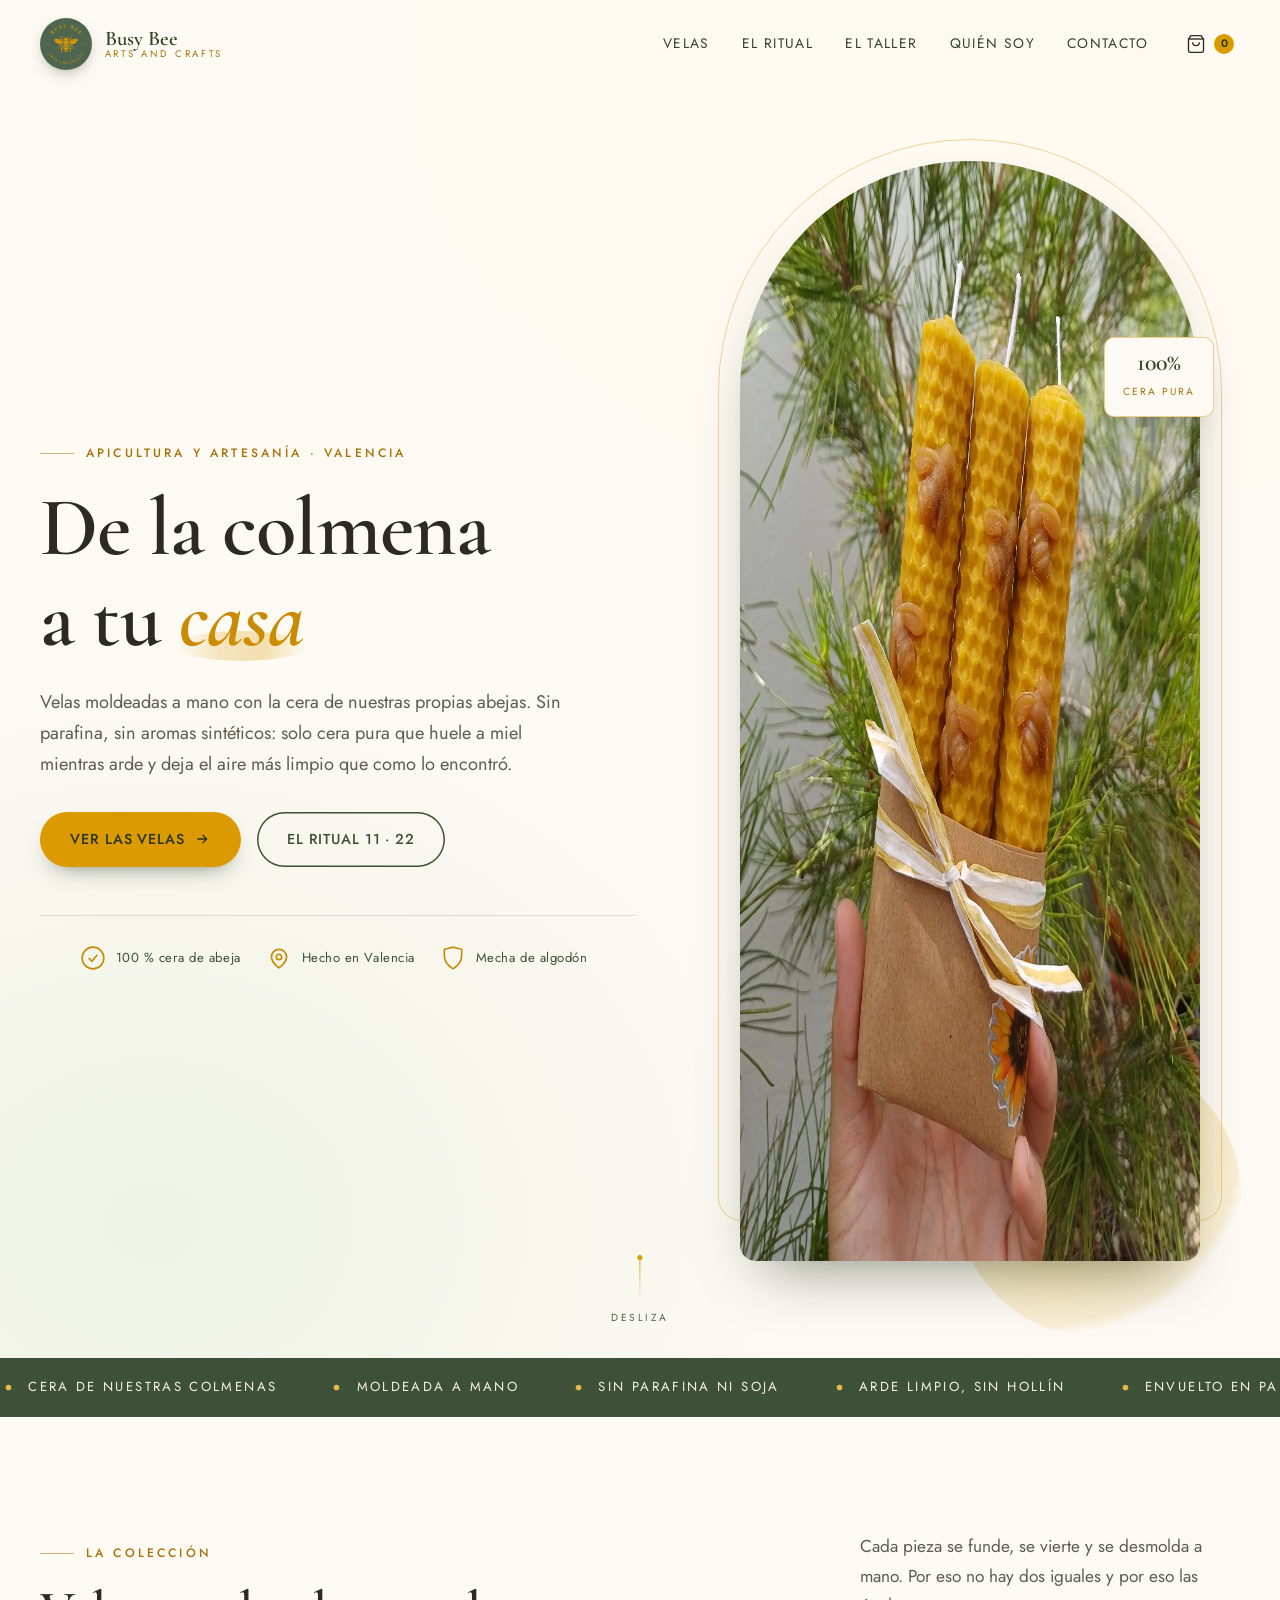
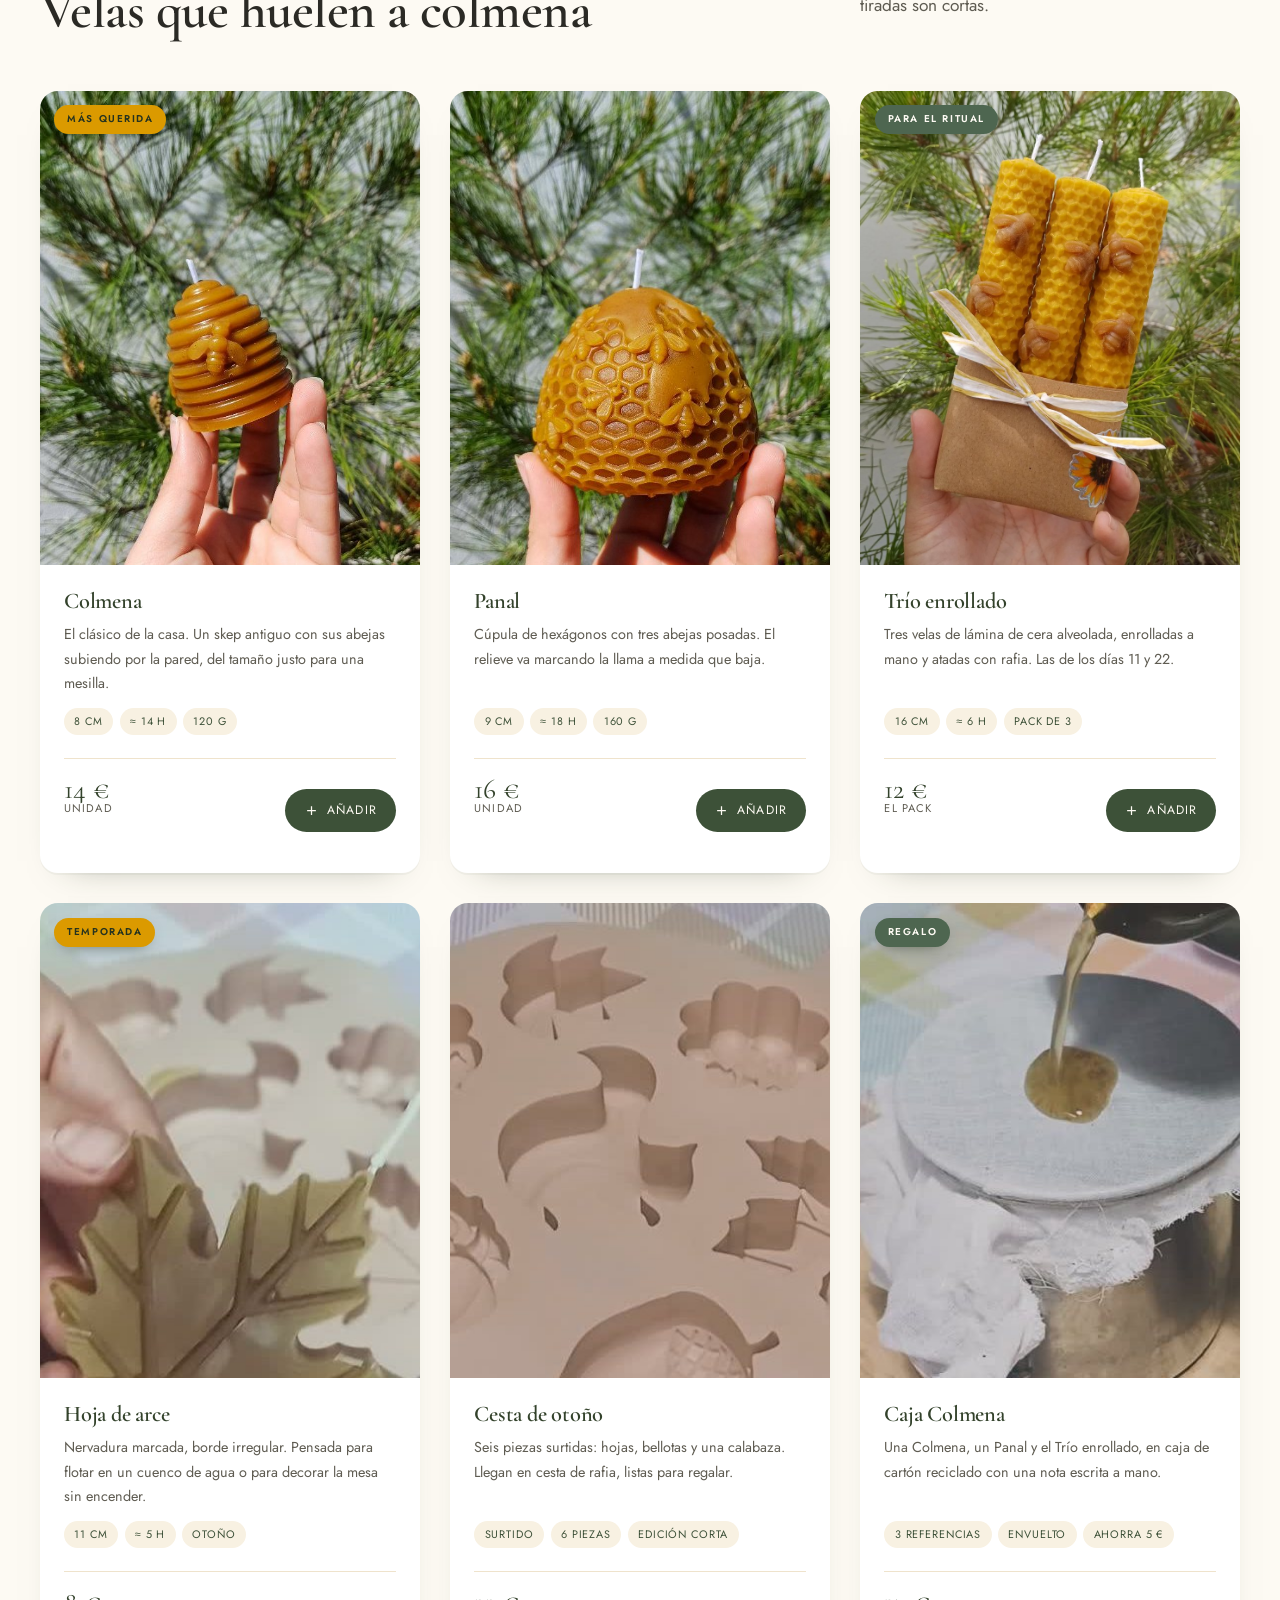
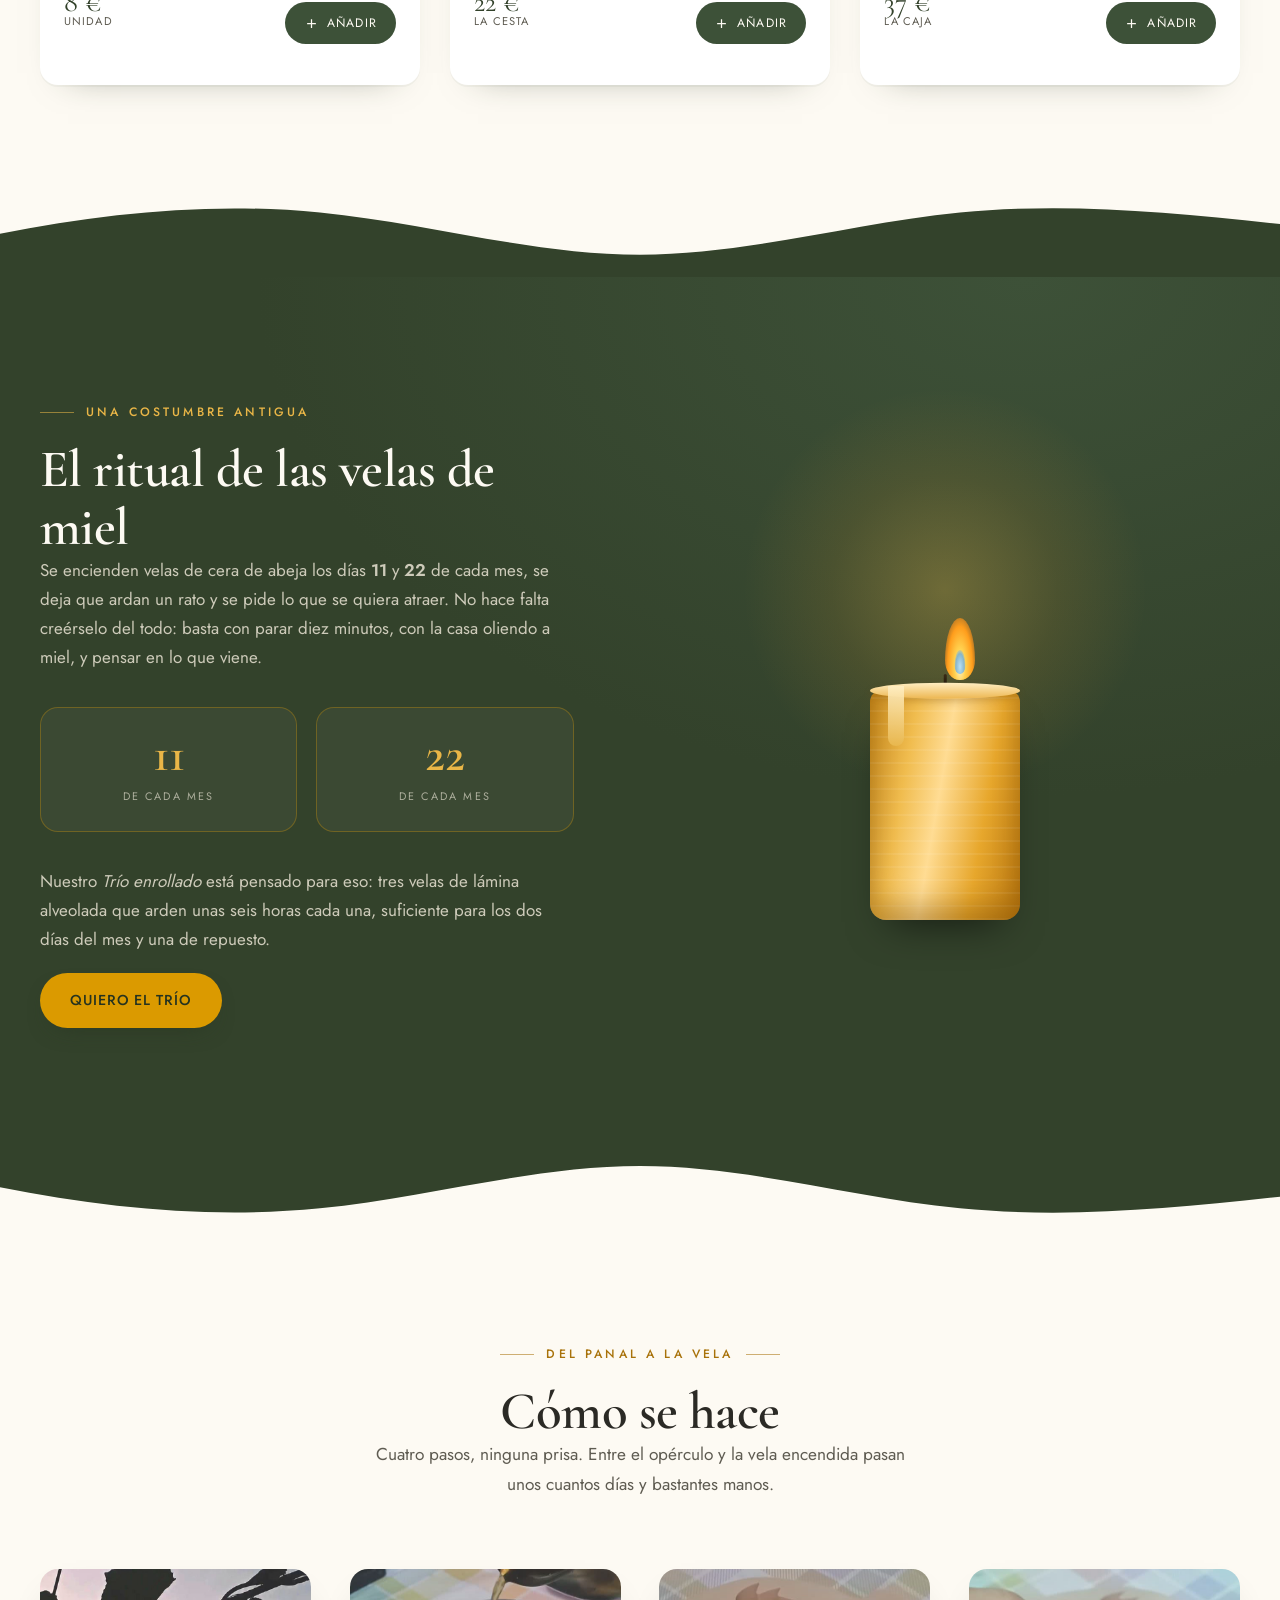
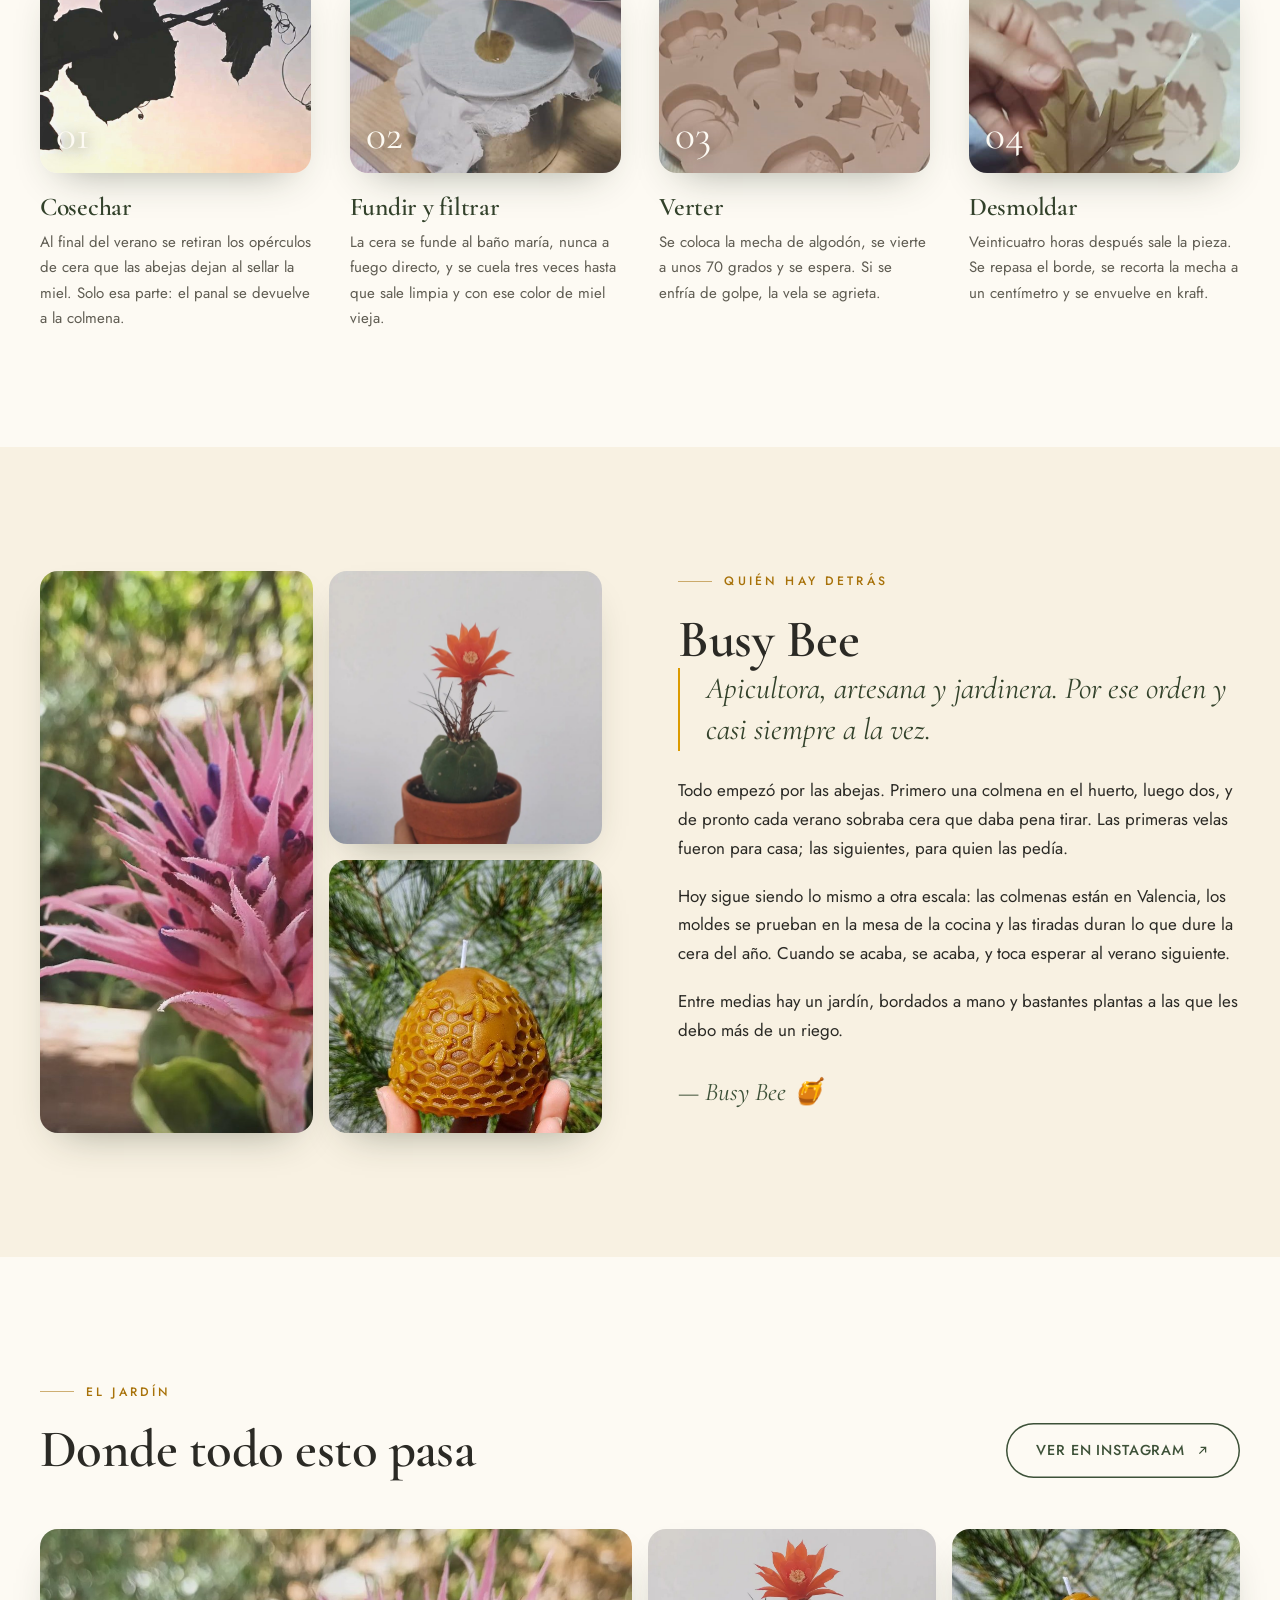
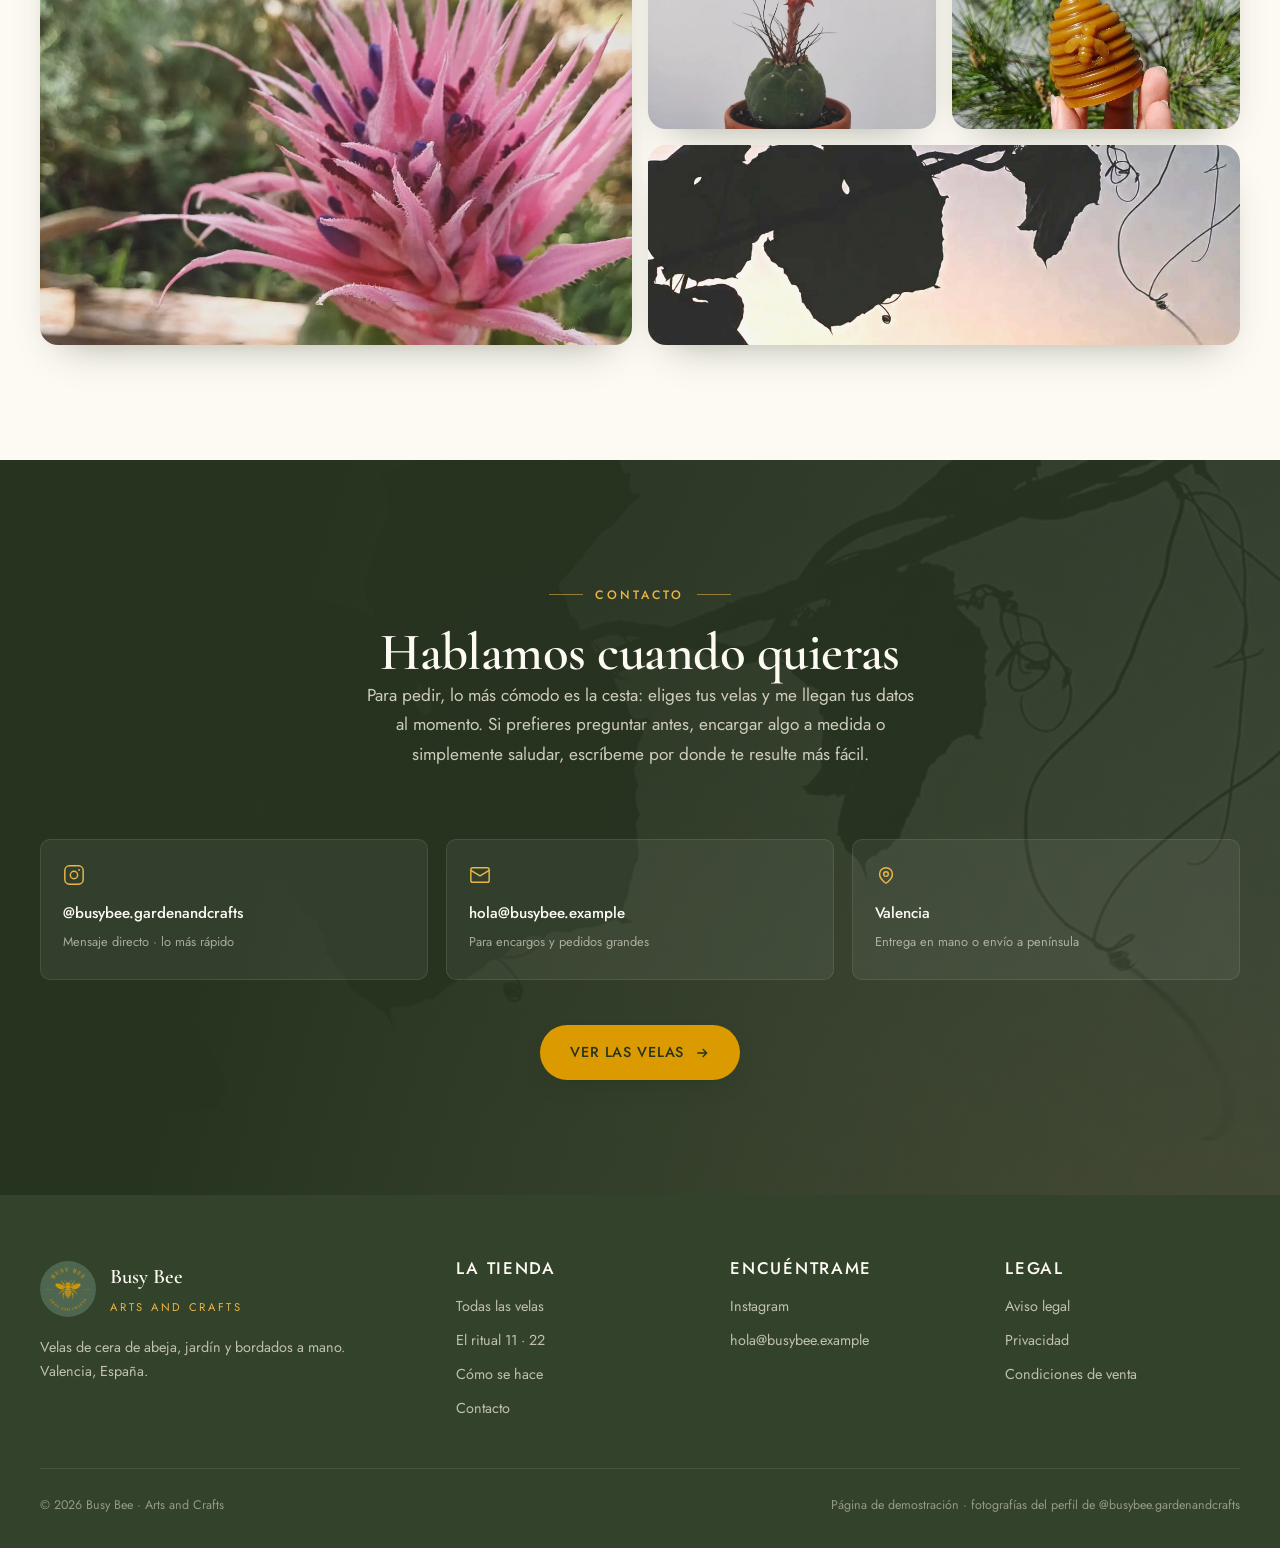
==== commit 86639391: "Documentos legales, fuentes propias y minimización de datos Se añaden las tres páginas que exige ven" ====
--- a/public/index.html
+++ b/public/index.html
@@ -16,9 +16,7 @@
 <link rel="icon" href="assets/img/logo.jpg">
 <link rel="apple-touch-icon" href="assets/img/logo.jpg">
 
-<link rel="preconnect" href="https://fonts.googleapis.com">
-<link rel="preconnect" href="https://fonts.gstatic.com" crossorigin>
-<link href="https://fonts.googleapis.com/css2?family=Cormorant+Garamond:ital,wght@0,400;0,600;1,400;1,600&family=Jost:wght@300;400;500;600&display=swap" rel="stylesheet">
+<link rel="stylesheet" href="assets/css/fuentes.css">
 <link rel="stylesheet" href="assets/css/style.css">
 </head>
 <body>
@@ -517,6 +515,15 @@
           <li><a href="mailto:hola@busybee.example">hola@busybee.example</a></li>
         </ul>
       </div>
+
+      <div>
+        <h4>Legal</h4>
+        <ul>
+          <li><a href="/aviso-legal">Aviso legal</a></li>
+          <li><a href="/privacidad">Privacidad</a></li>
+          <li><a href="/condiciones">Condiciones de venta</a></li>
+        </ul>
+      </div>
     </div>
 
     <div class="pie__base">
@@ -639,6 +646,15 @@
             <input type="text" id="p-web" name="web" tabindex="-1" autocomplete="off">
           </div>
 
+          <div class="acepto">
+            <input type="checkbox" id="p-acepto" name="acepto" required>
+            <label for="p-acepto">
+              He leído y acepto la <a href="/privacidad" target="_blank" rel="noopener">política de privacidad</a>
+              y las <a href="/condiciones" target="_blank" rel="noopener">condiciones de venta</a>.
+              Sé que mis datos se envían por Telegram a la artesana para gestionar el pedido.
+            </label>
+          </div>
+
           <button type="submit" class="btn btn--miel" id="enviar-pedido">Enviar solicitud</button>
           <p class="aviso">No se paga nada ahora. Raquel te escribe para confirmar disponibilidad, envío y forma de pago.</p>
         </form>
--- a/public/assets/css/fuentes.css
+++ b/public/assets/css/fuentes.css
@@ -0,0 +1,135 @@
+/* ==========================================================================
+   Tipografias alojadas en el propio servidor.
+   Antes se cargaban desde Google, lo que enviaba la direccion IP de cada
+   visitante a un tercero sin su consentimiento. Sirviendolas desde aqui,
+   ningun dato del visitante sale de este dominio.
+   ========================================================================== */
+
+@font-face{
+  font-family:'Cormorant Garamond';
+  font-style:italic;
+  font-weight:400;
+  font-display:swap;
+  src:url('../fonts/cormorant-garamond-400-italic-latin-ext.woff2') format('woff2');
+  unicode-range: U+0100-02BA, U+02BD-02C5, U+02C7-02CC, U+02CE-02D7, U+02DD-02FF, U+0304, U+0308, U+0329, U+1D00-1DBF, U+1E00-1E9F, U+1EF2-1EFF, U+2020, U+20A0-20AB, U+20AD-20C0, U+2113, U+2C60-2C7F, U+A720-A7FF;
+}
+@font-face{
+  font-family:'Cormorant Garamond';
+  font-style:italic;
+  font-weight:400;
+  font-display:swap;
+  src:url('../fonts/cormorant-garamond-400-italic-latin.woff2') format('woff2');
+  unicode-range: U+0000-00FF, U+0131, U+0152-0153, U+02BB-02BC, U+02C6, U+02DA, U+02DC, U+0304, U+0308, U+0329, U+2000-206F, U+20AC, U+2122, U+2191, U+2193, U+2212, U+2215, U+FEFF, U+FFFD;
+}
+@font-face{
+  font-family:'Cormorant Garamond';
+  font-style:italic;
+  font-weight:600;
+  font-display:swap;
+  src:url('../fonts/cormorant-garamond-600-italic-latin-ext.woff2') format('woff2');
+  unicode-range: U+0100-02BA, U+02BD-02C5, U+02C7-02CC, U+02CE-02D7, U+02DD-02FF, U+0304, U+0308, U+0329, U+1D00-1DBF, U+1E00-1E9F, U+1EF2-1EFF, U+2020, U+20A0-20AB, U+20AD-20C0, U+2113, U+2C60-2C7F, U+A720-A7FF;
+}
+@font-face{
+  font-family:'Cormorant Garamond';
+  font-style:italic;
+  font-weight:600;
+  font-display:swap;
+  src:url('../fonts/cormorant-garamond-600-italic-latin.woff2') format('woff2');
+  unicode-range: U+0000-00FF, U+0131, U+0152-0153, U+02BB-02BC, U+02C6, U+02DA, U+02DC, U+0304, U+0308, U+0329, U+2000-206F, U+20AC, U+2122, U+2191, U+2193, U+2212, U+2215, U+FEFF, U+FFFD;
+}
+@font-face{
+  font-family:'Cormorant Garamond';
+  font-style:normal;
+  font-weight:400;
+  font-display:swap;
+  src:url('../fonts/cormorant-garamond-400-latin-ext.woff2') format('woff2');
+  unicode-range: U+0100-02BA, U+02BD-02C5, U+02C7-02CC, U+02CE-02D7, U+02DD-02FF, U+0304, U+0308, U+0329, U+1D00-1DBF, U+1E00-1E9F, U+1EF2-1EFF, U+2020, U+20A0-20AB, U+20AD-20C0, U+2113, U+2C60-2C7F, U+A720-A7FF;
+}
+@font-face{
+  font-family:'Cormorant Garamond';
+  font-style:normal;
+  font-weight:400;
+  font-display:swap;
+  src:url('../fonts/cormorant-garamond-400-latin.woff2') format('woff2');
+  unicode-range: U+0000-00FF, U+0131, U+0152-0153, U+02BB-02BC, U+02C6, U+02DA, U+02DC, U+0304, U+0308, U+0329, U+2000-206F, U+20AC, U+2122, U+2191, U+2193, U+2212, U+2215, U+FEFF, U+FFFD;
+}
+@font-face{
+  font-family:'Cormorant Garamond';
+  font-style:normal;
+  font-weight:600;
+  font-display:swap;
+  src:url('../fonts/cormorant-garamond-600-latin-ext.woff2') format('woff2');
+  unicode-range: U+0100-02BA, U+02BD-02C5, U+02C7-02CC, U+02CE-02D7, U+02DD-02FF, U+0304, U+0308, U+0329, U+1D00-1DBF, U+1E00-1E9F, U+1EF2-1EFF, U+2020, U+20A0-20AB, U+20AD-20C0, U+2113, U+2C60-2C7F, U+A720-A7FF;
+}
+@font-face{
+  font-family:'Cormorant Garamond';
+  font-style:normal;
+  font-weight:600;
+  font-display:swap;
+  src:url('../fonts/cormorant-garamond-600-latin.woff2') format('woff2');
+  unicode-range: U+0000-00FF, U+0131, U+0152-0153, U+02BB-02BC, U+02C6, U+02DA, U+02DC, U+0304, U+0308, U+0329, U+2000-206F, U+20AC, U+2122, U+2191, U+2193, U+2212, U+2215, U+FEFF, U+FFFD;
+}
+@font-face{
+  font-family:'Jost';
+  font-style:normal;
+  font-weight:300;
+  font-display:swap;
+  src:url('../fonts/jost-300-latin-ext.woff2') format('woff2');
+  unicode-range: U+0100-02BA, U+02BD-02C5, U+02C7-02CC, U+02CE-02D7, U+02DD-02FF, U+0304, U+0308, U+0329, U+1D00-1DBF, U+1E00-1E9F, U+1EF2-1EFF, U+2020, U+20A0-20AB, U+20AD-20C0, U+2113, U+2C60-2C7F, U+A720-A7FF;
+}
+@font-face{
+  font-family:'Jost';
+  font-style:normal;
+  font-weight:300;
+  font-display:swap;
+  src:url('../fonts/jost-300-latin.woff2') format('woff2');
+  unicode-range: U+0000-00FF, U+0131, U+0152-0153, U+02BB-02BC, U+02C6, U+02DA, U+02DC, U+0304, U+0308, U+0329, U+2000-206F, U+20AC, U+2122, U+2191, U+2193, U+2212, U+2215, U+FEFF, U+FFFD;
+}
+@font-face{
+  font-family:'Jost';
+  font-style:normal;
+  font-weight:400;
+  font-display:swap;
+  src:url('../fonts/jost-400-latin-ext.woff2') format('woff2');
+  unicode-range: U+0100-02BA, U+02BD-02C5, U+02C7-02CC, U+02CE-02D7, U+02DD-02FF, U+0304, U+0308, U+0329, U+1D00-1DBF, U+1E00-1E9F, U+1EF2-1EFF, U+2020, U+20A0-20AB, U+20AD-20C0, U+2113, U+2C60-2C7F, U+A720-A7FF;
+}
+@font-face{
+  font-family:'Jost';
+  font-style:normal;
+  font-weight:400;
+  font-display:swap;
+  src:url('../fonts/jost-400-latin.woff2') format('woff2');
+  unicode-range: U+0000-00FF, U+0131, U+0152-0153, U+02BB-02BC, U+02C6, U+02DA, U+02DC, U+0304, U+0308, U+0329, U+2000-206F, U+20AC, U+2122, U+2191, U+2193, U+2212, U+2215, U+FEFF, U+FFFD;
+}
+@font-face{
+  font-family:'Jost';
+  font-style:normal;
+  font-weight:500;
+  font-display:swap;
+  src:url('../fonts/jost-500-latin-ext.woff2') format('woff2');
+  unicode-range: U+0100-02BA, U+02BD-02C5, U+02C7-02CC, U+02CE-02D7, U+02DD-02FF, U+0304, U+0308, U+0329, U+1D00-1DBF, U+1E00-1E9F, U+1EF2-1EFF, U+2020, U+20A0-20AB, U+20AD-20C0, U+2113, U+2C60-2C7F, U+A720-A7FF;
+}
+@font-face{
+  font-family:'Jost';
+  font-style:normal;
+  font-weight:500;
+  font-display:swap;
+  src:url('../fonts/jost-500-latin.woff2') format('woff2');
+  unicode-range: U+0000-00FF, U+0131, U+0152-0153, U+02BB-02BC, U+02C6, U+02DA, U+02DC, U+0304, U+0308, U+0329, U+2000-206F, U+20AC, U+2122, U+2191, U+2193, U+2212, U+2215, U+FEFF, U+FFFD;
+}
+@font-face{
+  font-family:'Jost';
+  font-style:normal;
+  font-weight:600;
+  font-display:swap;
+  src:url('../fonts/jost-600-latin-ext.woff2') format('woff2');
+  unicode-range: U+0100-02BA, U+02BD-02C5, U+02C7-02CC, U+02CE-02D7, U+02DD-02FF, U+0304, U+0308, U+0329, U+1D00-1DBF, U+1E00-1E9F, U+1EF2-1EFF, U+2020, U+20A0-20AB, U+20AD-20C0, U+2113, U+2C60-2C7F, U+A720-A7FF;
+}
+@font-face{
+  font-family:'Jost';
+  font-style:normal;
+  font-weight:600;
+  font-display:swap;
+  src:url('../fonts/jost-600-latin.woff2') format('woff2');
+  unicode-range: U+0000-00FF, U+0131, U+0152-0153, U+02BB-02BC, U+02C6, U+02DA, U+02DC, U+0304, U+0308, U+0329, U+2000-206F, U+20AC, U+2122, U+2191, U+2193, U+2212, U+2215, U+FEFF, U+FFFD;
+}
--- a/public/assets/css/style.css
+++ b/public/assets/css/style.css
@@ -653,7 +653,7 @@
    Pie
    -------------------------------------------------------------------------- */
 .pie{background:var(--verde-800);color:rgba(248,241,226,.72);padding:4rem 0 2rem;font-size:.9rem}
-.pie__rejilla{display:grid;grid-template-columns:1.4fr 1fr 1fr;gap:2.5rem;margin-bottom:3rem}
+.pie__rejilla{display:grid;grid-template-columns:1.6fr 1fr 1fr 1fr;gap:2.5rem;margin-bottom:3rem}
 .pie h4{color:var(--cera-50);font-size:1.05rem;margin-bottom:1rem;font-family:var(--sans);font-weight:500;letter-spacing:.1em;text-transform:uppercase}
 .pie ul{list-style:none;margin:0;padding:0;display:grid;gap:.6rem}
 .pie a:hover{color:var(--miel-400)}
@@ -991,3 +991,134 @@
   .dos-columnas{grid-template-columns:1fr}
   .pantalla__barra .marca__lema{display:none}
 }
+
+/* ==========================================================================
+   Paginas legales
+   ========================================================================== */
+
+.doc{
+  padding:clamp(7rem,12vw,9rem) 0 clamp(4rem,8vw,6rem);
+  background:
+    radial-gradient(90% 60% at 80% 0%,#fffaf0 0%,transparent 55%),
+    var(--cera-50);
+}
+
+.doc__caja{width:min(100% - 2.6rem,760px);margin-inline:auto}
+
+.doc h1{
+  font-size:clamp(2.1rem,5vw,3.1rem);
+  color:var(--verde-800);
+  margin-bottom:.6rem;
+}
+
+.doc__fecha{
+  font-size:.76rem;letter-spacing:.14em;text-transform:uppercase;
+  color:var(--tinta-suave);
+  padding-bottom:1.6rem;margin-bottom:2.2rem;
+  border-bottom:1px solid var(--cera-200);
+}
+
+.doc h2{
+  font-size:clamp(1.35rem,2.4vw,1.7rem);
+  color:var(--verde-800);
+  margin:2.6rem 0 .9rem;
+}
+.doc h3{
+  font-family:var(--sans);font-weight:600;
+  font-size:1rem;letter-spacing:.02em;
+  color:var(--verde-700);
+  margin:1.6rem 0 .5rem;
+}
+
+.doc p,.doc li{color:var(--tinta);font-size:1rem;line-height:1.75}
+.doc ul,.doc ol{padding-left:1.3rem;margin:0 0 1.1em}
+.doc li{margin-bottom:.45rem}
+.doc a{color:var(--miel-700);text-decoration:underline;text-underline-offset:3px}
+.doc a:hover{color:var(--verde-700)}
+.doc strong{color:var(--verde-800)}
+
+/* Tabla de datos identificativos y de tratamientos */
+.doc table{
+  width:100%;border-collapse:collapse;margin:1.2rem 0 1.6rem;
+  font-size:.94rem;
+}
+.doc th,.doc td{
+  text-align:left;vertical-align:top;
+  padding:.75rem .9rem;
+  border-bottom:1px solid var(--cera-200);
+}
+.doc th{
+  width:34%;
+  font-family:var(--sans);font-weight:600;
+  color:var(--verde-700);
+}
+.doc tbody tr:last-child th,.doc tbody tr:last-child td{border-bottom:0}
+
+.tabla-envoltorio{overflow-x:auto;-webkit-overflow-scrolling:touch}
+
+/* Bloque destacado */
+.doc__nota{
+  background:var(--cera-100);
+  border-left:3px solid var(--miel-500);
+  border-radius:0 var(--radio-s) var(--radio-s) 0;
+  padding:1.1rem 1.3rem;
+  margin:1.6rem 0;
+  font-size:.95rem;
+}
+.doc__nota p:last-child{margin-bottom:0}
+
+/* Dato pendiente de rellenar: tiene que cantar */
+.pendiente{
+  background:#ffe9a8;
+  color:#6b4b00;
+  font-family:var(--sans);font-weight:600;
+  font-size:.86rem;
+  padding:.12rem .5rem;border-radius:4px;
+  border:1px dashed #c98a06;
+  white-space:nowrap;
+}
+
+/* Aviso de borrador, mientras queden datos por rellenar */
+.borrador{
+  background:#fff4d6;
+  border:1px solid var(--miel-500);
+  border-radius:var(--radio-s);
+  padding:1.1rem 1.3rem;
+  margin-bottom:2.4rem;
+  font-size:.92rem;
+  color:#6b4b00;
+}
+.borrador strong{color:#6b4b00}
+.borrador p:last-child{margin-bottom:0}
+
+/* Indice de las paginas legales */
+.doc__indice{
+  display:flex;flex-wrap:wrap;gap:.6rem;
+  margin:2.8rem 0 0;padding-top:1.8rem;
+  border-top:1px solid var(--cera-200);
+}
+.doc__indice a{
+  font-size:.8rem;letter-spacing:.06em;
+  padding:.5rem 1rem;border-radius:999px;
+  text-decoration:none;
+  color:var(--verde-700);
+  box-shadow:inset 0 0 0 1.5px rgba(78,102,80,.24);
+  transition:background var(--transicion),color var(--transicion),box-shadow var(--transicion);
+}
+.doc__indice a:hover{background:var(--verde-700);color:var(--cera-50);box-shadow:none}
+.doc__indice a[aria-current="page"]{background:var(--verde-700);color:var(--cera-50);box-shadow:none}
+
+/* Aceptacion de condiciones en el formulario de pedido */
+.acepto{
+  display:flex;align-items:flex-start;gap:.7rem;
+  margin:1.2rem 0 .4rem;
+  font-size:.86rem;line-height:1.5;
+  color:var(--tinta-suave);
+}
+.acepto input{
+  flex:none;width:19px;height:19px;margin-top:.1rem;
+  accent-color:var(--verde-700);cursor:pointer;
+}
+.acepto label{cursor:pointer}
+.acepto a{color:var(--miel-700);text-decoration:underline;text-underline-offset:2px}
+.acepto a:hover{color:var(--verde-700)}
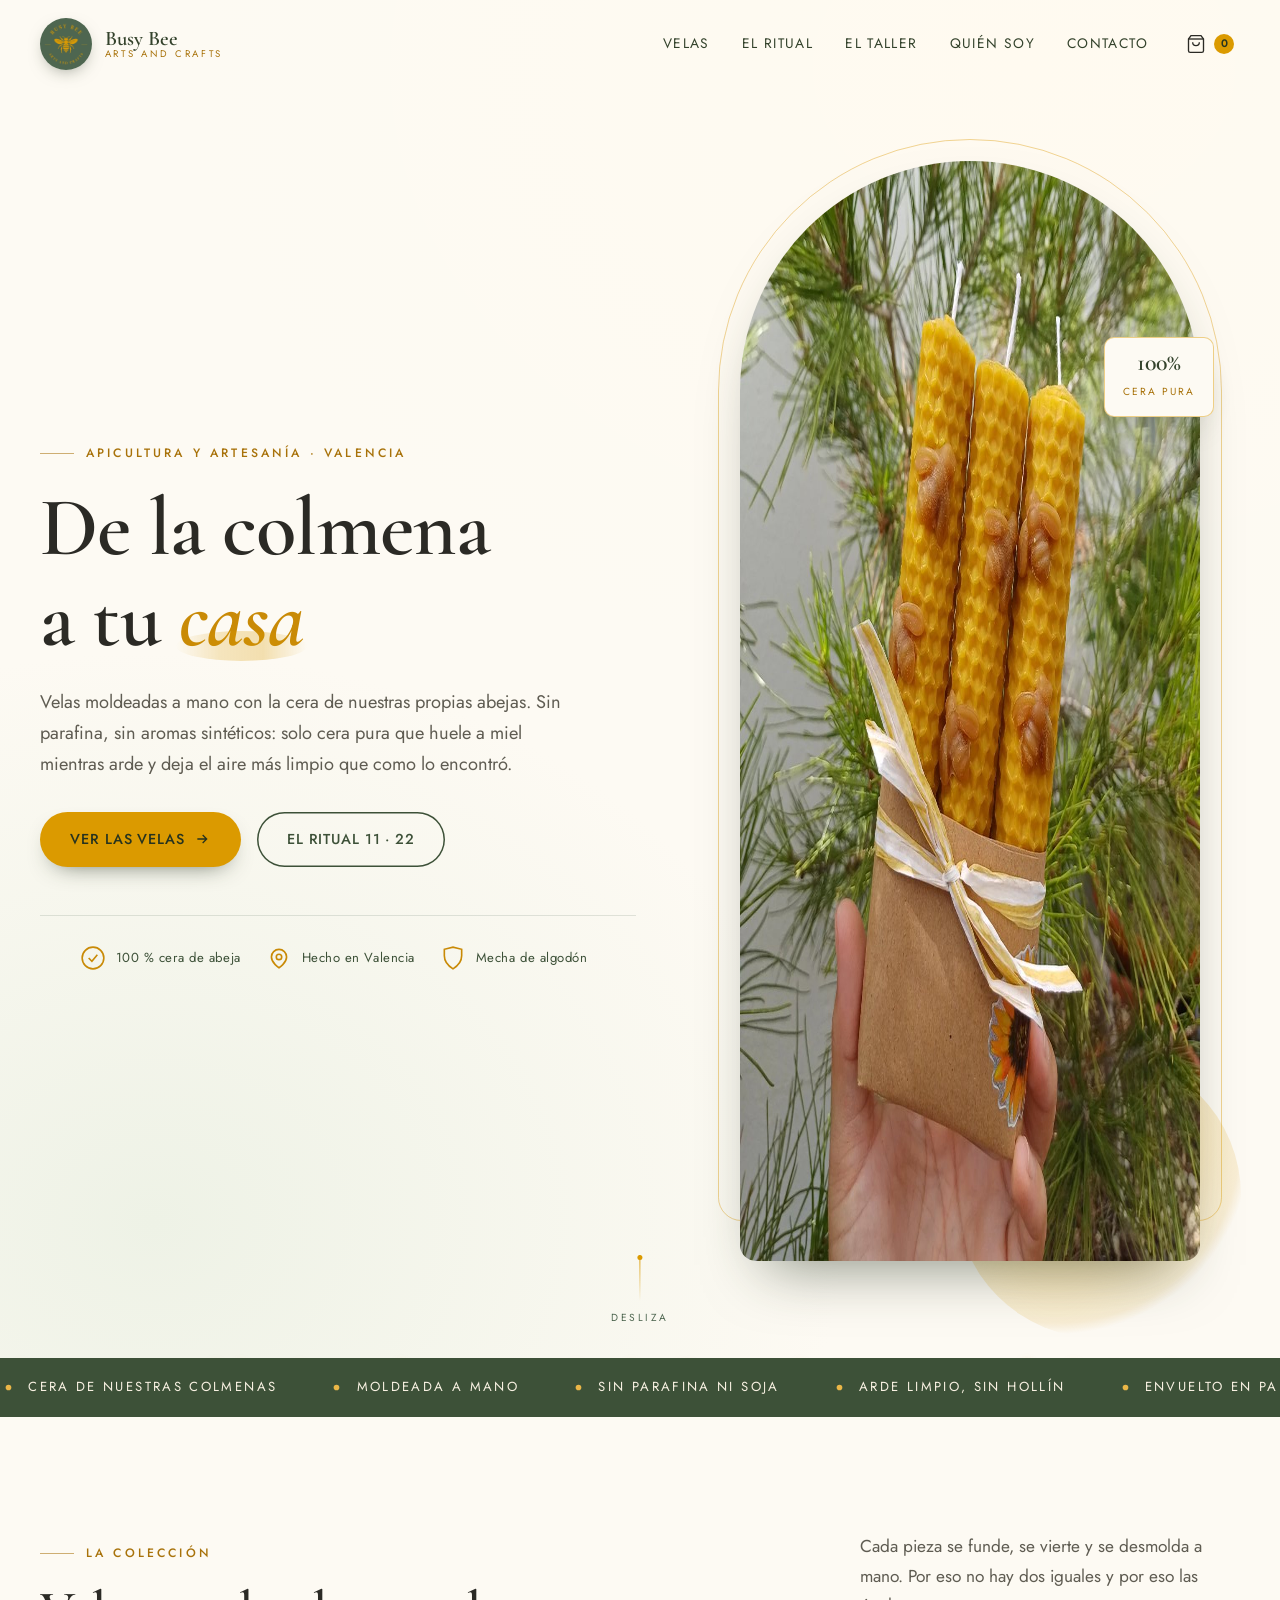
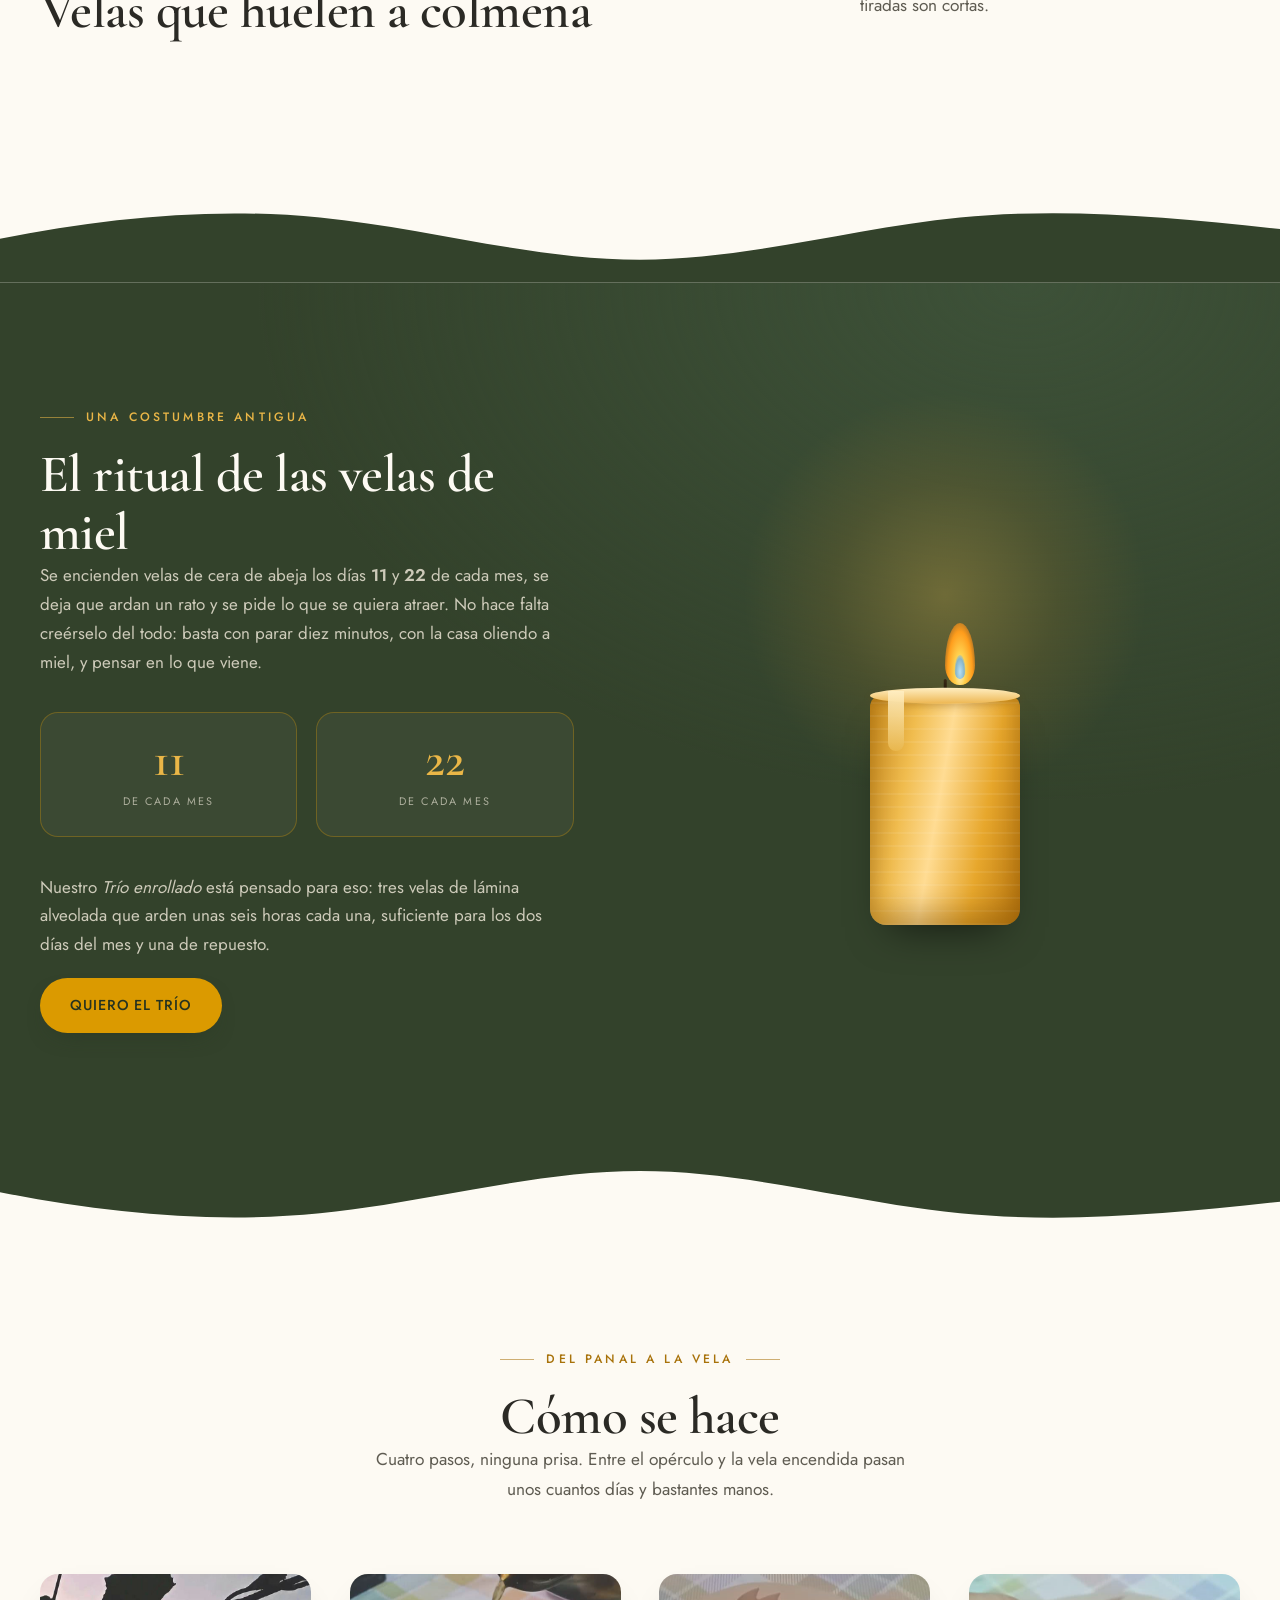
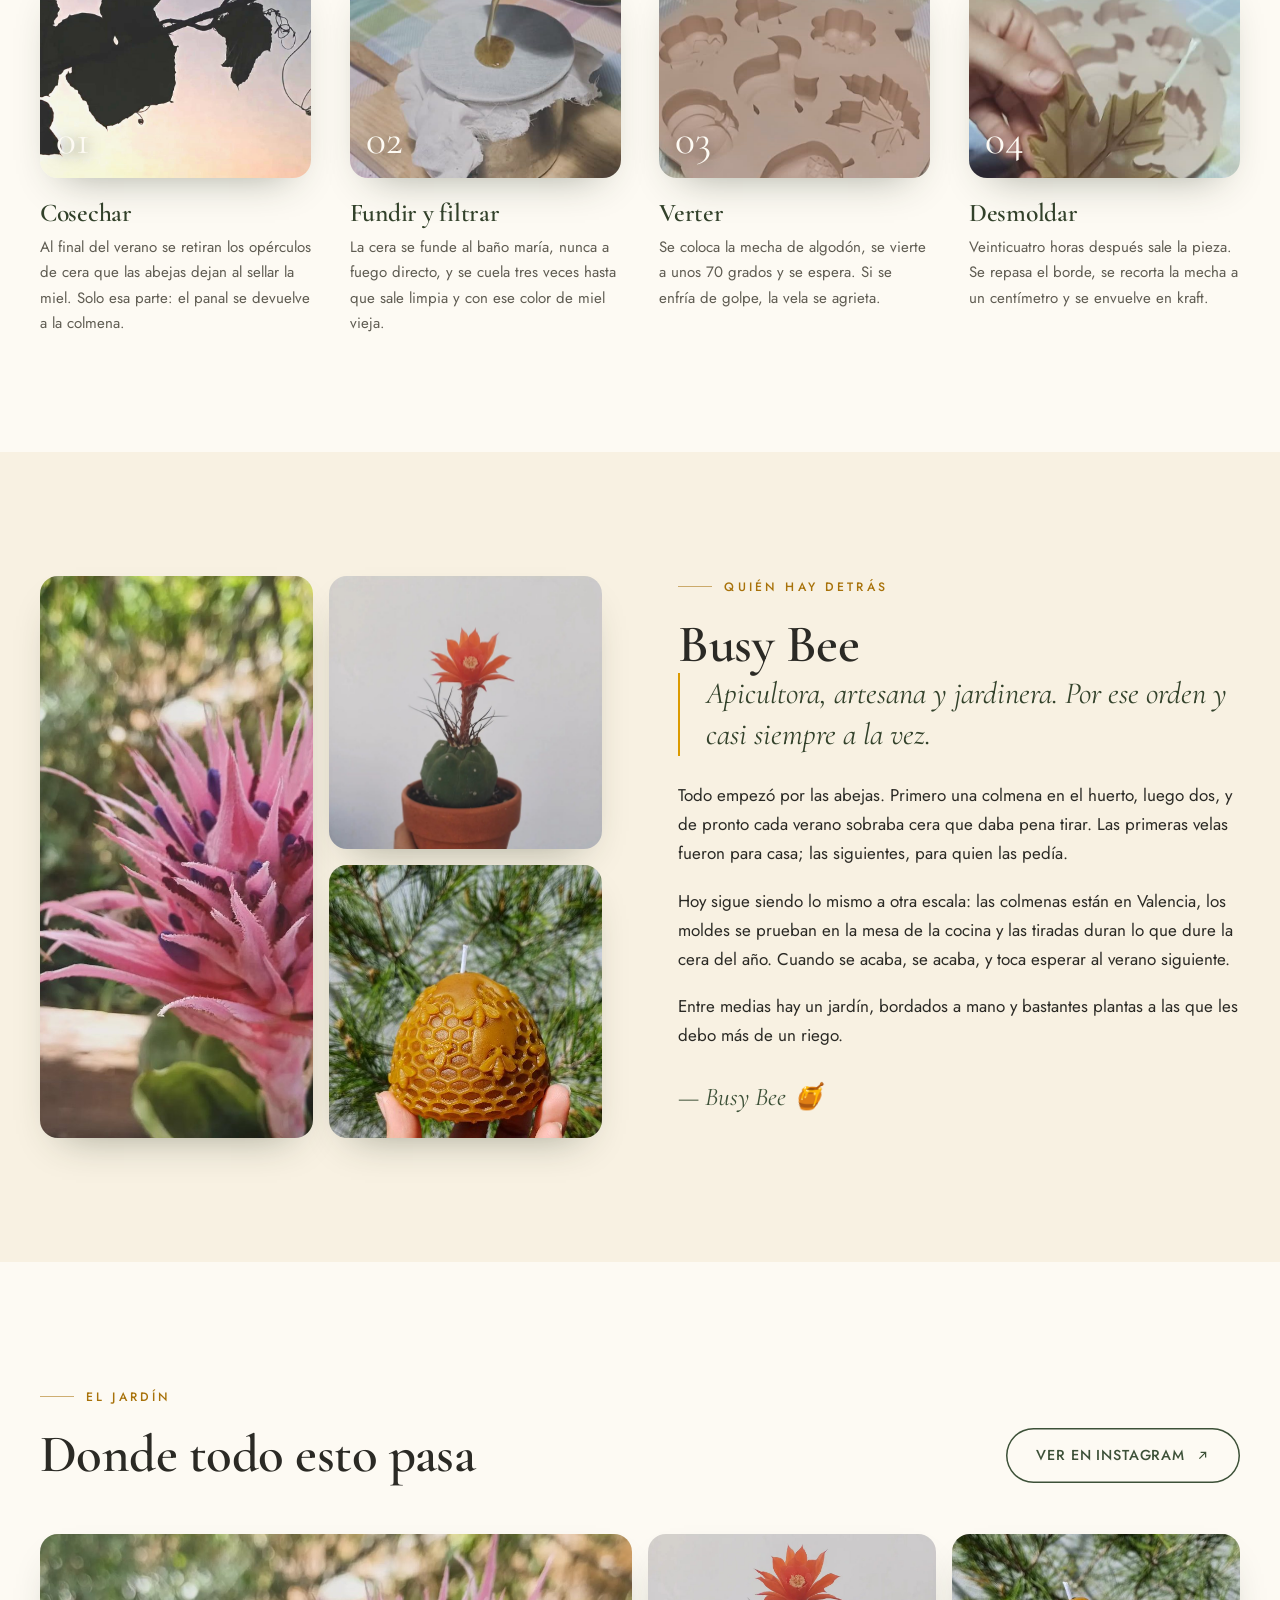
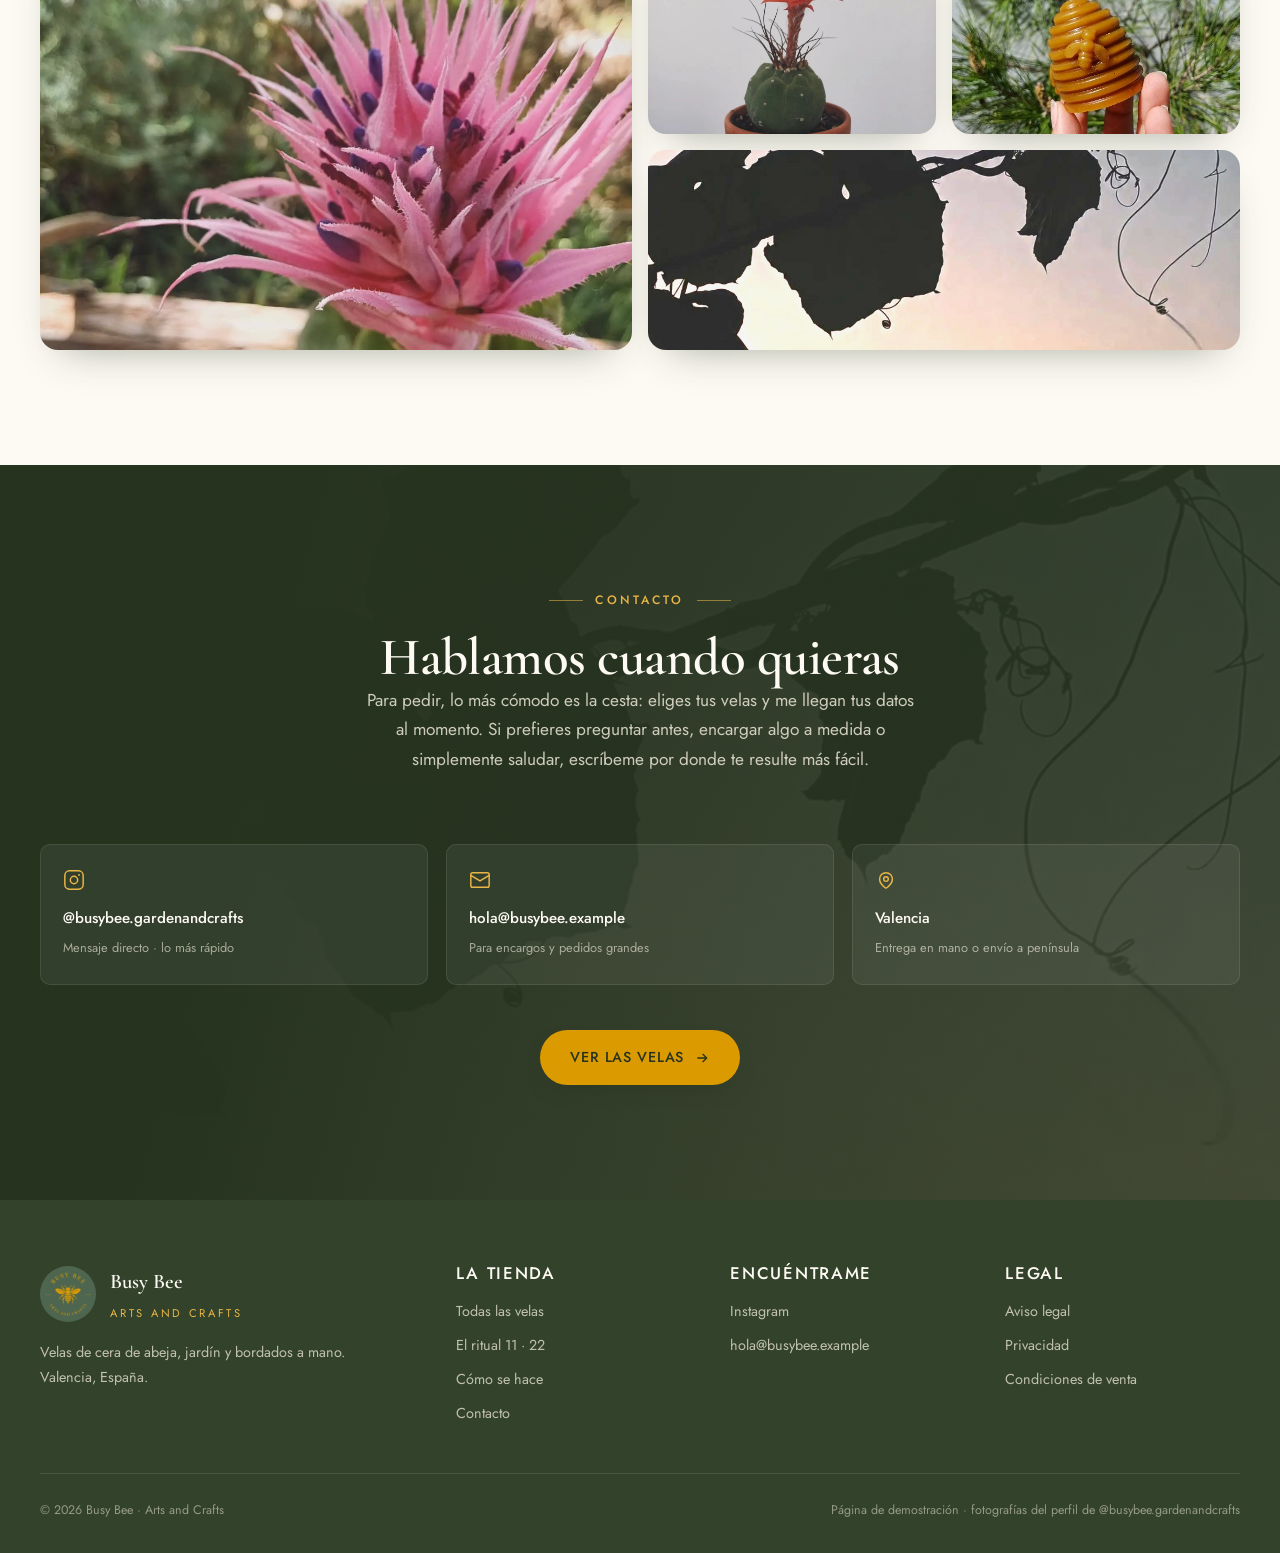
==== commit c186406a: "Panel para que Raquel gestione el catálogo El catálogo sale del código y pasa a un JSON en una carpe" ====
--- a/public/index.html
+++ b/public/index.html
@@ -158,119 +158,7 @@
     </div>
 
     <div class="rejilla-productos" id="catalogo">
-
-      <article class="producto revelar" data-retardo="1">
-        <div class="producto__foto">
-          <span class="producto__insignia">Más querida</span>
-          <img src="assets/img/vela-colmena.jpg" alt="Vela con forma de colmena tradicional en cera de abeja dorada, sostenida en una mano" loading="lazy" width="540" height="675">
-        </div>
-        <div class="producto__cuerpo">
-          <h3 class="producto__nombre">Colmena</h3>
-          <p class="producto__detalle">El clásico de la casa. Un skep antiguo con sus abejas subiendo por la pared, del tamaño justo para una mesilla.</p>
-          <div class="producto__ficha"><span>8 cm</span><span>≈ 14 h</span><span>120 g</span></div>
-          <div class="producto__pie">
-            <p class="producto__precio">14&nbsp;€<small>unidad</small></p>
-            <button class="btn-anadir" data-id="colmena" data-ficha="8 cm · ≈ 14 h · 120 g" data-foto="assets/img/vela-colmena.jpg" data-nombre="Colmena" data-precio="14">
-              <svg viewBox="0 0 24 24" fill="none" stroke="currentColor" stroke-width="2" aria-hidden="true"><path d="M12 5v14M5 12h14"/></svg>
-              Añadir
-            </button>
-          </div>
-        </div>
-      </article>
-
-      <article class="producto revelar" data-retardo="2">
-        <div class="producto__foto">
-          <img src="assets/img/vela-panal.jpg" alt="Vela en forma de cúpula con relieve de panal hexagonal y abejas, en cera dorada" loading="lazy" width="540" height="675">
-        </div>
-        <div class="producto__cuerpo">
-          <h3 class="producto__nombre">Panal</h3>
-          <p class="producto__detalle">Cúpula de hexágonos con tres abejas posadas. El relieve va marcando la llama a medida que baja.</p>
-          <div class="producto__ficha"><span>9 cm</span><span>≈ 18 h</span><span>160 g</span></div>
-          <div class="producto__pie">
-            <p class="producto__precio">16&nbsp;€<small>unidad</small></p>
-            <button class="btn-anadir" data-id="panal" data-ficha="9 cm · ≈ 18 h · 160 g" data-foto="assets/img/vela-panal.jpg" data-nombre="Panal" data-precio="16">
-              <svg viewBox="0 0 24 24" fill="none" stroke="currentColor" stroke-width="2" aria-hidden="true"><path d="M12 5v14M5 12h14"/></svg>
-              Añadir
-            </button>
-          </div>
-        </div>
-      </article>
-
-      <article class="producto revelar" data-retardo="3">
-        <div class="producto__foto">
-          <span class="producto__insignia producto__insignia--verde">Para el ritual</span>
-          <img src="assets/img/velas-laminadas.jpg" alt="Trío de velas de lámina de cera de abeja enrollada, con abejitas y lazo de rafia" loading="lazy" width="1100" height="1100">
-        </div>
-        <div class="producto__cuerpo">
-          <h3 class="producto__nombre">Trío enrollado</h3>
-          <p class="producto__detalle">Tres velas de lámina de cera alveolada, enrolladas a mano y atadas con rafia. Las de los días 11 y 22.</p>
-          <div class="producto__ficha"><span>16 cm</span><span>≈ 6 h</span><span>Pack de 3</span></div>
-          <div class="producto__pie">
-            <p class="producto__precio">12&nbsp;€<small>el pack</small></p>
-            <button class="btn-anadir" data-id="trio" data-ficha="16 cm · ≈ 6 h · pack de 3" data-foto="assets/img/velas-laminadas.jpg" data-nombre="Trío enrollado" data-precio="12">
-              <svg viewBox="0 0 24 24" fill="none" stroke="currentColor" stroke-width="2" aria-hidden="true"><path d="M12 5v14M5 12h14"/></svg>
-              Añadir
-            </button>
-          </div>
-        </div>
-      </article>
-
-      <article class="producto revelar" data-retardo="1">
-        <div class="producto__foto">
-          <span class="producto__insignia">Temporada</span>
-          <img src="assets/img/molde-hoja.jpg" alt="Vela con forma de hoja de arce saliendo de su molde de silicona" loading="lazy" width="640" height="480">
-        </div>
-        <div class="producto__cuerpo">
-          <h3 class="producto__nombre">Hoja de arce</h3>
-          <p class="producto__detalle">Nervadura marcada, borde irregular. Pensada para flotar en un cuenco de agua o para decorar la mesa sin encender.</p>
-          <div class="producto__ficha"><span>11 cm</span><span>≈ 5 h</span><span>Otoño</span></div>
-          <div class="producto__pie">
-            <p class="producto__precio">8&nbsp;€<small>unidad</small></p>
-            <button class="btn-anadir" data-id="hoja" data-ficha="11 cm · ≈ 5 h · otoño" data-foto="assets/img/molde-hoja.jpg" data-nombre="Hoja de arce" data-precio="8">
-              <svg viewBox="0 0 24 24" fill="none" stroke="currentColor" stroke-width="2" aria-hidden="true"><path d="M12 5v14M5 12h14"/></svg>
-              Añadir
-            </button>
-          </div>
-        </div>
-      </article>
-
-      <article class="producto revelar" data-retardo="2">
-        <div class="producto__foto">
-          <img src="assets/img/moldes-otono.jpg" alt="Bandeja de moldes de silicona con formas de hojas, bellotas y calabazas" loading="lazy" width="640" height="480">
-        </div>
-        <div class="producto__cuerpo">
-          <h3 class="producto__nombre">Cesta de otoño</h3>
-          <p class="producto__detalle">Seis piezas surtidas: hojas, bellotas y una calabaza. Llegan en cesta de rafia, listas para regalar.</p>
-          <div class="producto__ficha"><span>Surtido</span><span>6 piezas</span><span>Edición corta</span></div>
-          <div class="producto__pie">
-            <p class="producto__precio">22&nbsp;€<small>la cesta</small></p>
-            <button class="btn-anadir" data-id="cesta" data-ficha="surtido · 6 piezas" data-foto="assets/img/moldes-otono.jpg" data-nombre="Cesta de otoño" data-precio="22">
-              <svg viewBox="0 0 24 24" fill="none" stroke="currentColor" stroke-width="2" aria-hidden="true"><path d="M12 5v14M5 12h14"/></svg>
-              Añadir
-            </button>
-          </div>
-        </div>
-      </article>
-
-      <article class="producto revelar" data-retardo="3">
-        <div class="producto__foto">
-          <span class="producto__insignia producto__insignia--verde">Regalo</span>
-          <img src="assets/img/fundir-cera.jpg" alt="Cera de abeja fundida vertiéndose sobre un molde de piedra" loading="lazy" width="640" height="480">
-        </div>
-        <div class="producto__cuerpo">
-          <h3 class="producto__nombre">Caja Colmena</h3>
-          <p class="producto__detalle">Una Colmena, un Panal y el Trío enrollado, en caja de cartón reciclado con una nota escrita a mano.</p>
-          <div class="producto__ficha"><span>3 referencias</span><span>Envuelto</span><span>Ahorra 5 €</span></div>
-          <div class="producto__pie">
-            <p class="producto__precio">37&nbsp;€<small>la caja</small></p>
-            <button class="btn-anadir" data-id="caja" data-ficha="3 referencias · envuelto" data-foto="assets/img/fundir-cera.jpg" data-nombre="Caja Colmena" data-precio="37">
-              <svg viewBox="0 0 24 24" fill="none" stroke="currentColor" stroke-width="2" aria-hidden="true"><path d="M12 5v14M5 12h14"/></svg>
-              Añadir
-            </button>
-          </div>
-        </div>
-      </article>
-
+<!--PRODUCTOS-->
     </div>
   </div>
 </section>
--- a/public/assets/css/style.css
+++ b/public/assets/css/style.css
@@ -41,6 +41,10 @@
 }
 
 *,*::before,*::after{box-sizing:border-box}
+
+/* El atributo hidden lo pisa cualquier regla de clase que ponga display,
+   así que aquí se le devuelve la última palabra. */
+[hidden]{display:none !important}
 
 html{scroll-behavior:smooth;scroll-padding-top:88px}
 
@@ -986,8 +990,8 @@
     grid-area:acciones;
     flex-direction:row;align-items:center;justify-content:space-between;
   }
-  .volver{font-size:0;padding:.6rem;gap:0}
-  .volver svg{width:17px;height:17px}
+  .pantalla__barra .volver{font-size:0;padding:.6rem;gap:0}
+  .pantalla__barra .volver svg{width:17px;height:17px}
   .dos-columnas{grid-template-columns:1fr}
   .pantalla__barra .marca__lema{display:none}
 }
